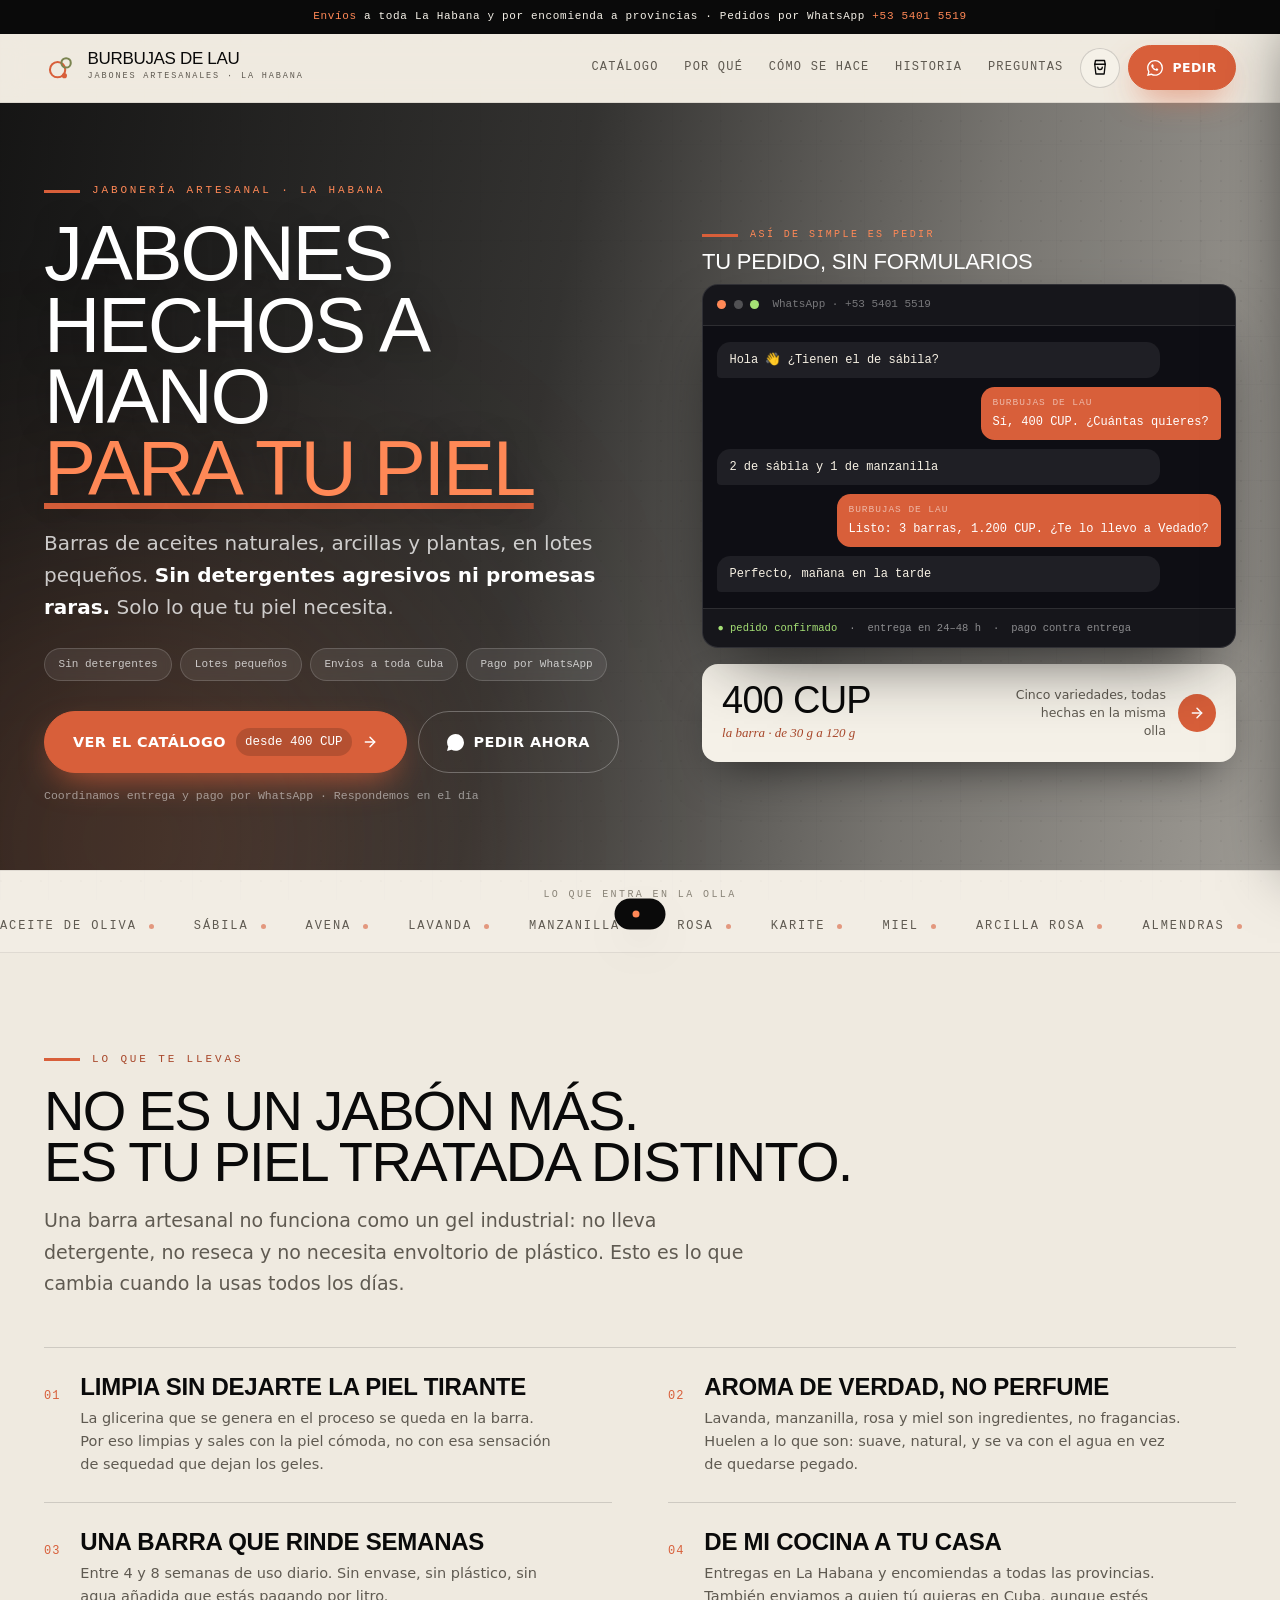
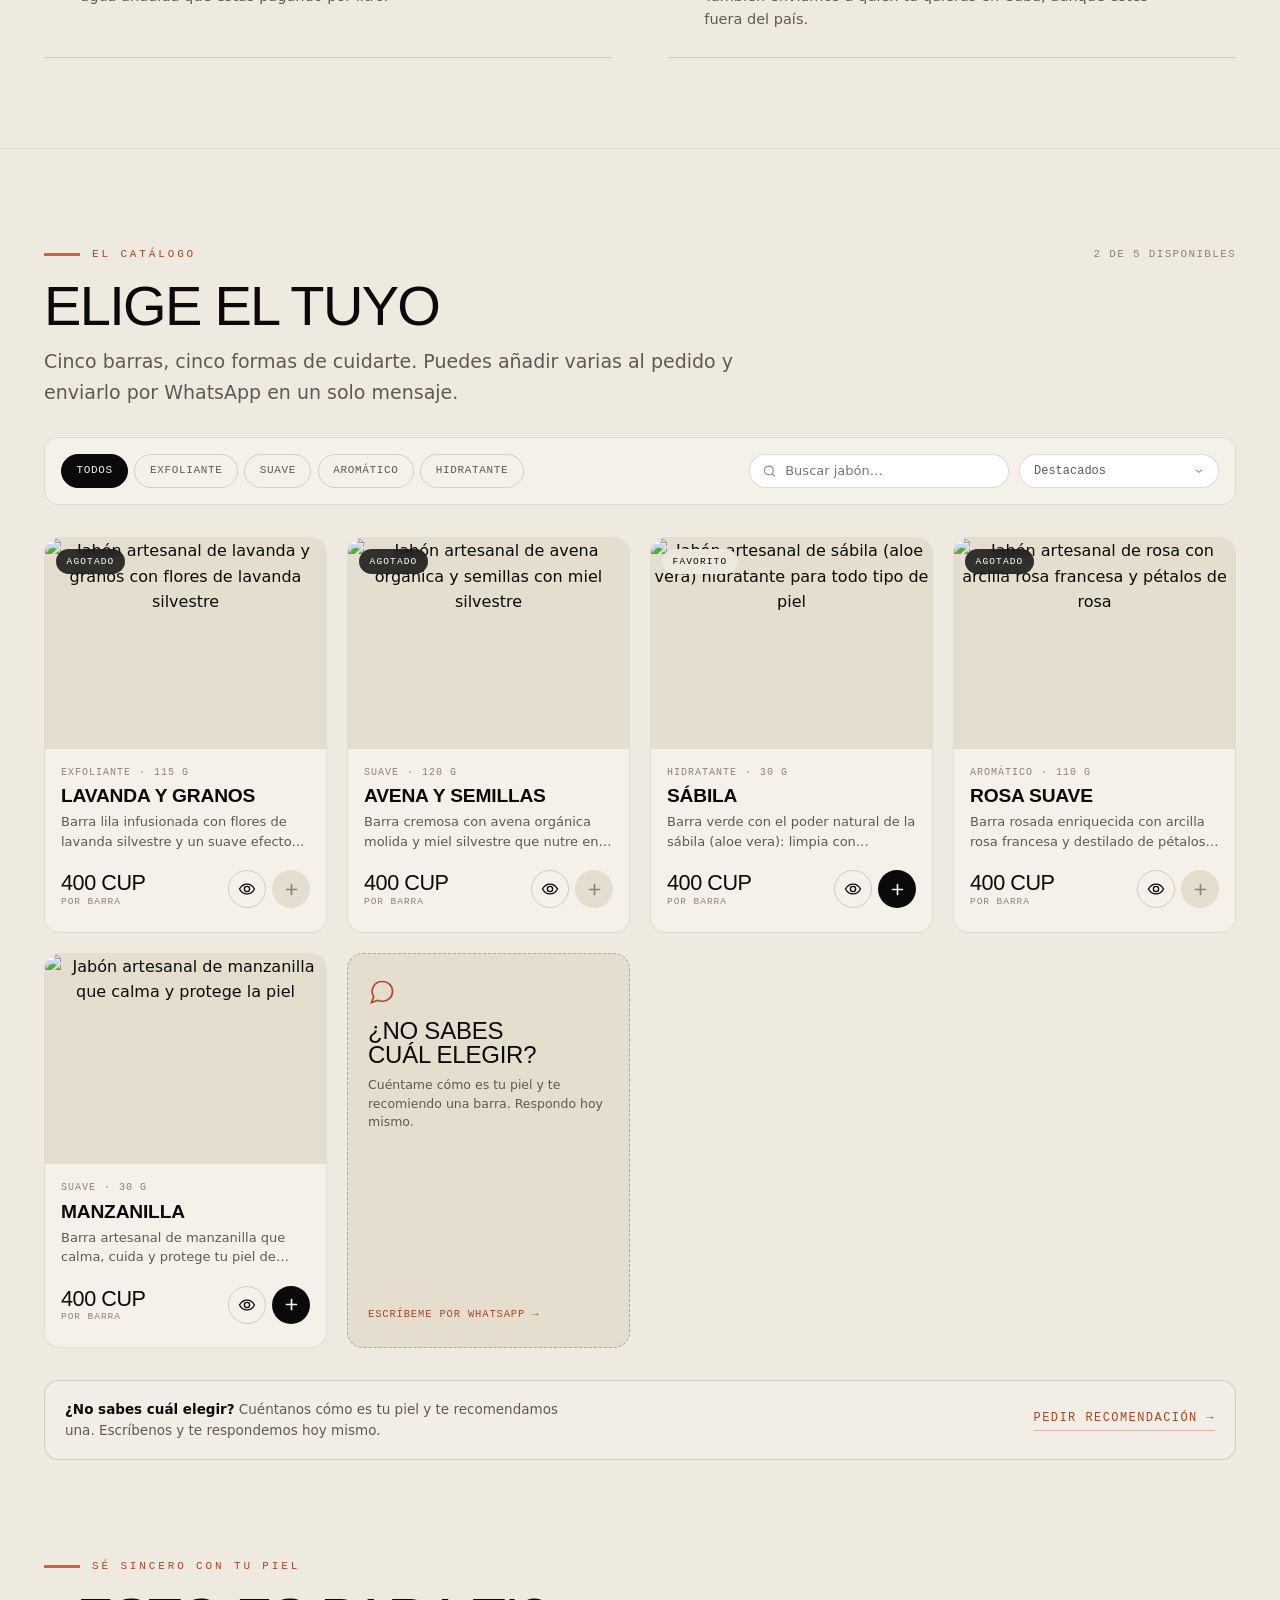
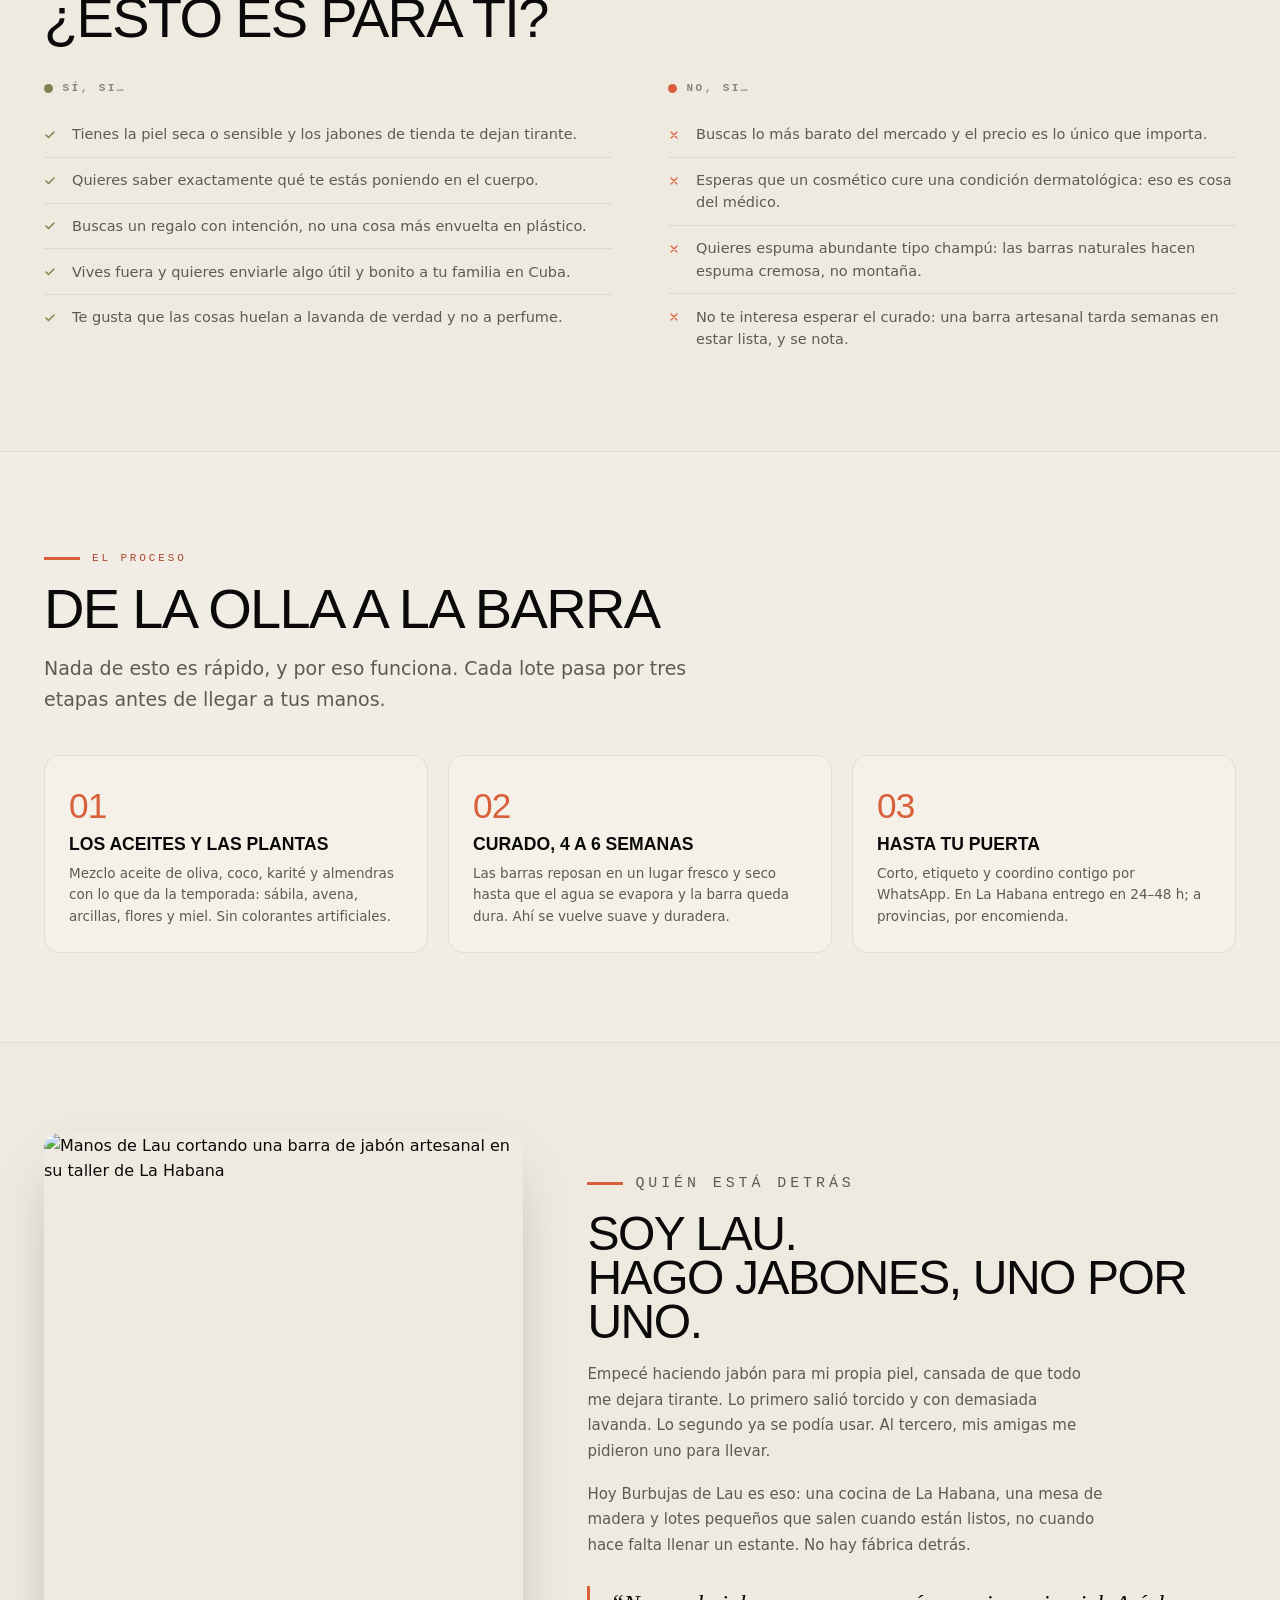
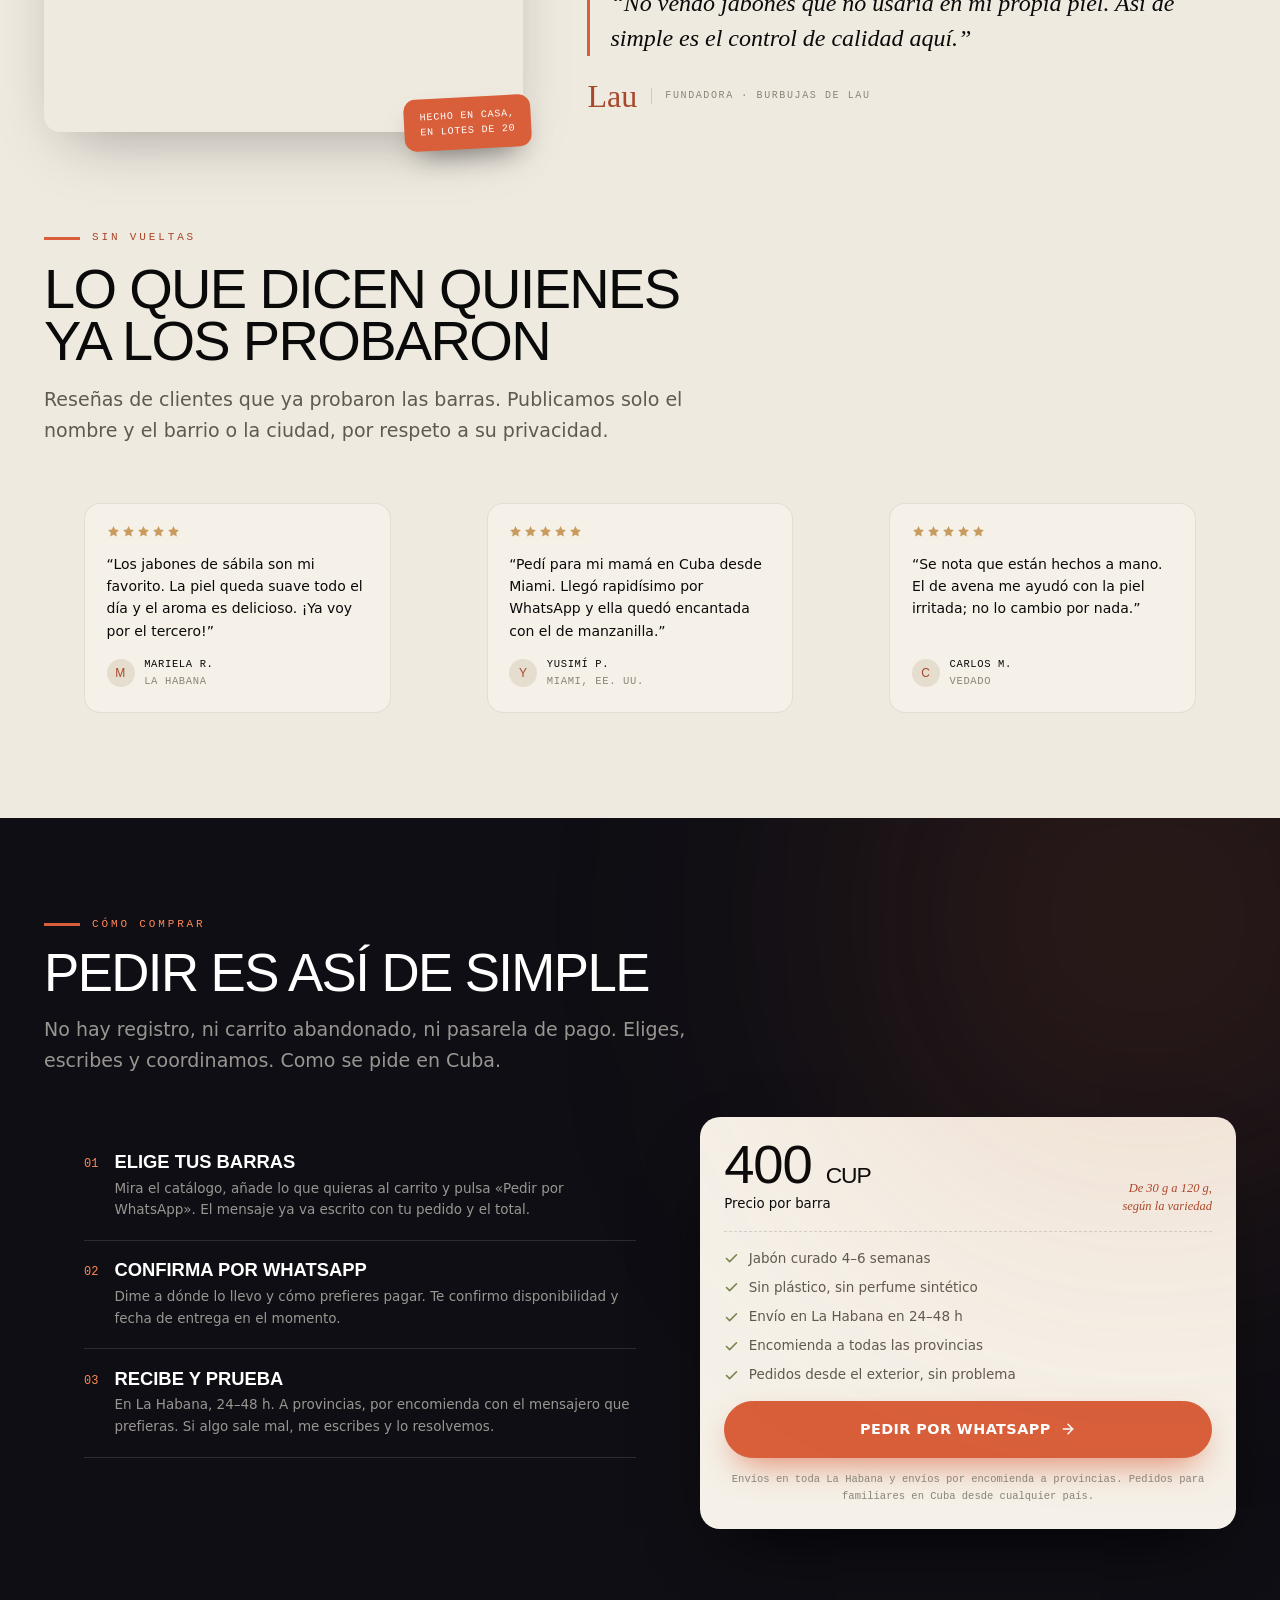
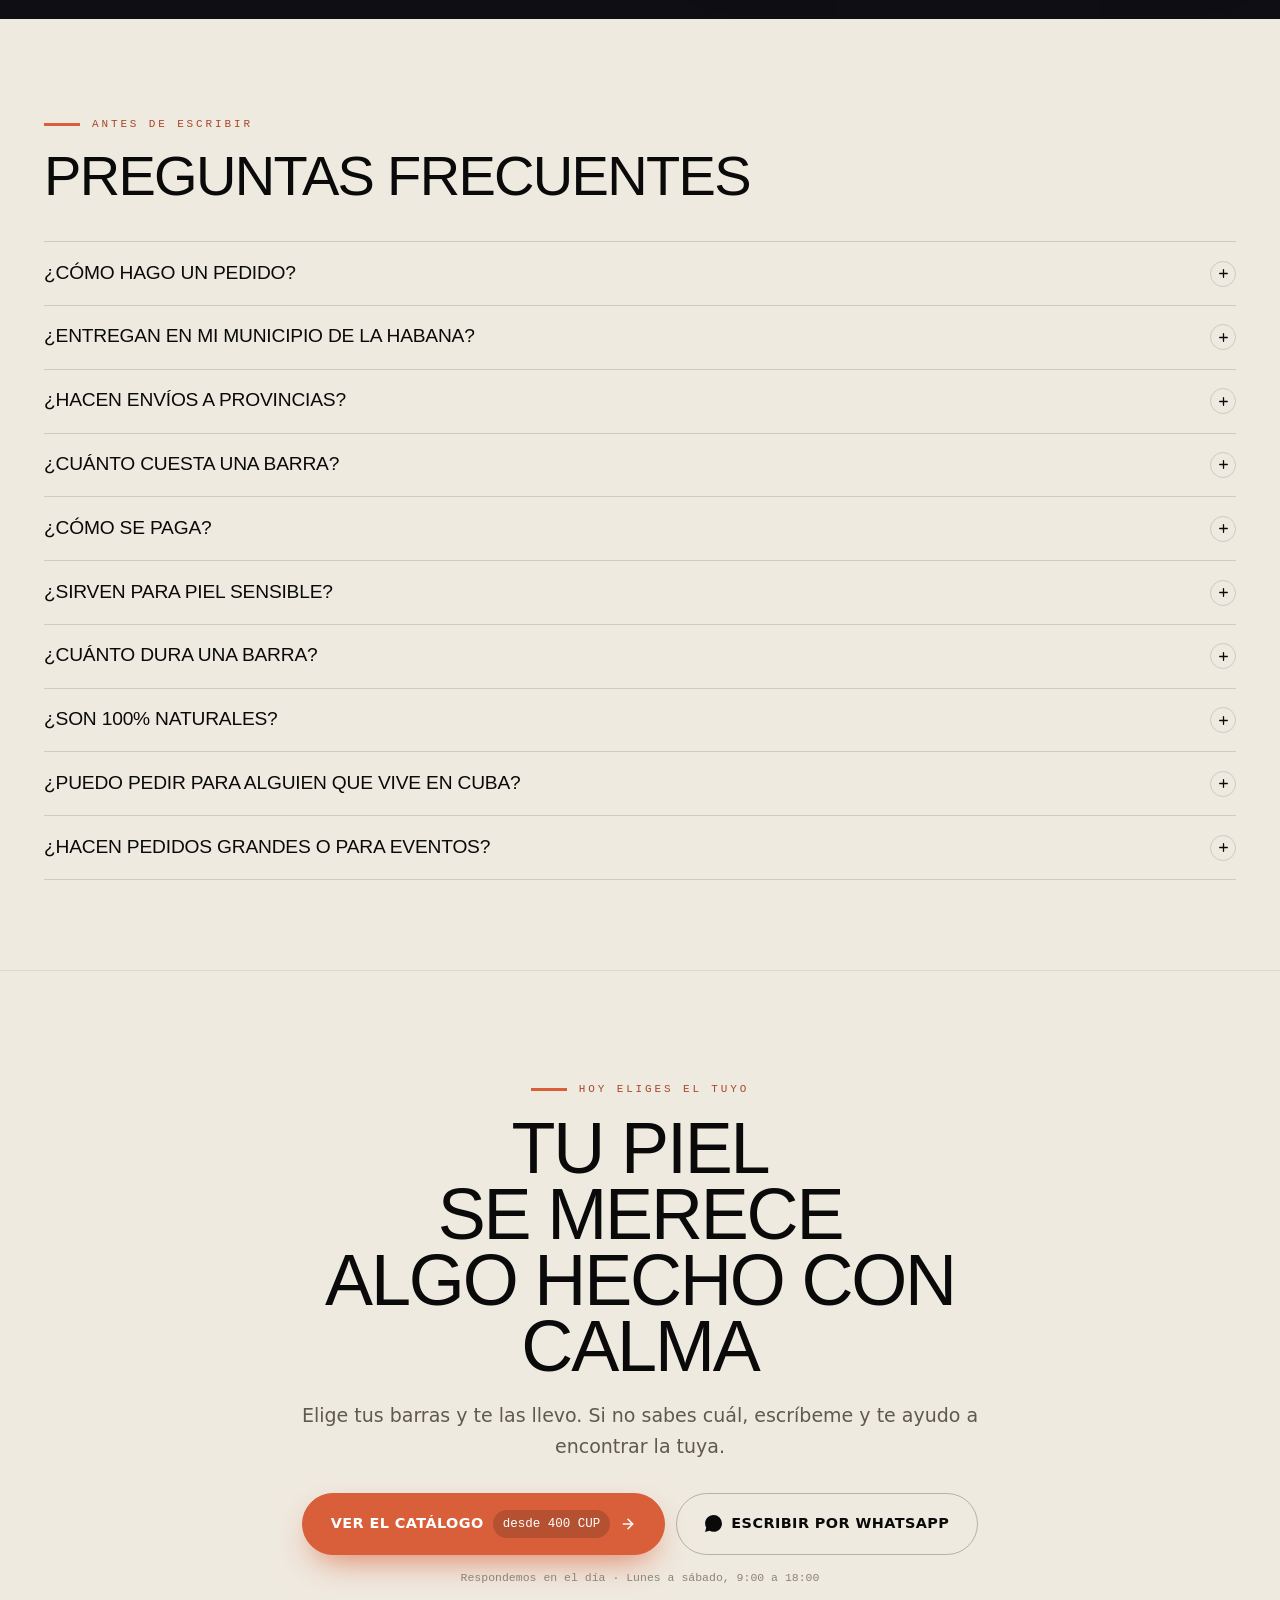
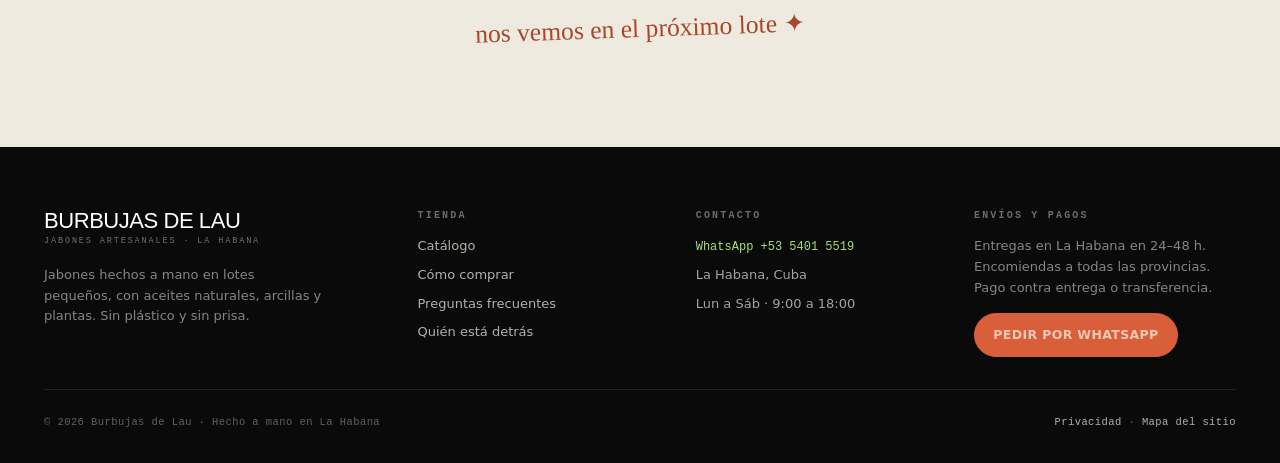
==== index.html @ cf482889 "Add files via upload" ====
<!DOCTYPE html>
<html lang="es">
<head>
<meta charset="utf-8">
<meta name="viewport" content="width=device-width, initial-scale=1, viewport-fit=cover">
<title>Burbujas de Lau · Jabones artesanales en La Habana, Cuba</title>

<!-- ===== SEO ===== -->
<meta name="description" content="Jabones artesanales naturales hechos a mano en La Habana: lavanda, avena, rosa, sábila y manzanilla. Barras de aceites y plantas, sin químicos agresivos. Pide por WhatsApp con envío a toda Cuba.">
<meta name="author" content="Burbujas de Lau">
<meta name="robots" content="index, follow, max-image-preview:large, max-snippet:-1">
<meta name="theme-color" content="#EFEAE0">
<meta name="geo.region" content="CU-03">
<meta name="geo.placename" content="La Habana">
<link rel="canonical" href="https://burbujasdelau.com/">

<!-- Open Graph / redes -->
<meta property="og:type" content="website">
<meta property="og:site_name" content="Burbujas de Lau">
<meta property="og:locale" content="es_CU">
<meta property="og:title" content="Burbujas de Lau · Jabones artesanales hechos a mano en La Habana">
<meta property="og:description" content="Lavanda, avena, rosa, sábila y manzanilla. Barras hechas a mano en lotes pequeños, con envío a toda Cuba. Pide por WhatsApp.">
<meta property="og:url" content="https://burbujasdelau.com/">
<meta property="og:image" content="https://burbujasdelau.com/img/og.jpg">
<meta property="og:image:type" content="image/jpeg">
<meta property="og:image:width" content="1200">
<meta property="og:image:height" content="630">
<meta property="og:image:alt" content="Jabones artesanales de Burbujas de Lau sobre una mesa de madera con lavanda y avena">
<meta name="twitter:card" content="summary_large_image">
<meta name="twitter:title" content="Burbujas de Lau · Jabones artesanales en La Habana">
<meta name="twitter:description" content="Barras hechas a mano con aceites naturales, arcillas y plantas. Envíos a toda Cuba. Pedidos por WhatsApp.">
<meta name="twitter:image" content="https://burbujasdelau.com/img/og.jpg">
<meta name="twitter:image:alt" content="Jabones artesanales de Burbujas de Lau sobre una mesa de madera">

<link rel="icon" href="data:image/svg+xml,%3Csvg xmlns='http://www.w3.org/2000/svg' viewBox='0 0 32 32'%3E%3Crect width='32' height='32' rx='8' fill='%23D85F3A'/%3E%3Ccircle cx='12' cy='17' r='5' fill='none' stroke='%23F5F1E8' stroke-width='2'/%3E%3Ccircle cx='21' cy='12' r='3' fill='none' stroke='%23F5F1E8' stroke-width='2'/%3E%3C/svg%3E">
<script>document.documentElement.className += ' js';</script>
<link rel="icon" href="favicon.ico" sizes="32x32">
<link rel="apple-touch-icon" href="img/apple-touch-icon.png">
<link rel="manifest" href="site.webmanifest">
<link rel="preload" as="font" type="font/woff2" href="fonts/inter-var.woff2" crossorigin>
<link rel="preload" as="font" type="font/woff2" href="fonts/fugaz-one-400.woff2" crossorigin>
<link rel="preload" as="image" href="img/hero.webp" imagesrcset="img/hero-800.webp 800w, img/hero-1200.webp 1200w, img/hero.webp 1536w" imagesizes="100vw" fetchpriority="high">

<!-- ===== Datos estructurados: negocio local ===== -->
<script type="application/ld+json">
{
  "@context": "https://schema.org",
  "@type": "Store",
  "@id": "https://burbujasdelau.com/#store",
  "name": "Burbujas de Lau",
  "description": "Jabonería artesanal en La Habana. Jabones naturales hechos a mano con aceites, arcillas y plantas, en lotes pequeños.",
  "url": "https://burbujasdelau.com/",
  "image": "https://burbujasdelau.com/img/hero.jpg",
  "telephone": "+5354015519",
  "priceRange": "400 CUP",
  "currenciesAccepted": "CUP",
  "paymentAccepted": "Efectivo, Transferencia",
  "address": { "@type": "PostalAddress", "addressLocality": "La Habana", "addressCountry": "CU" },
  "areaServed": [ { "@type": "City", "name": "La Habana" }, { "@type": "Country", "name": "Cuba" } ],
  "openingHoursSpecification": [ { "@type": "OpeningHoursSpecification", "dayOfWeek": ["Monday","Tuesday","Wednesday","Thursday","Friday","Saturday"], "opens": "09:00", "closes": "18:00" } ],
  "potentialAction": { "@type": "OrderAction", "target": { "@type": "EntryPoint", "urlTemplate": "https://wa.me/5354015519", "actionPlatform": "http://schema.org/DesktopWebPlatform" } }
}
</script>
<!-- ===== Datos estructurados: preguntas frecuentes ===== -->
<script type="application/ld+json">
{
  "@context": "https://schema.org",
  "@type": "FAQPage",
  "mainEntity": [
    {
      "@type": "Question",
      "name": "¿Cómo hago un pedido?",
      "acceptedAnswer": {
        "@type": "Answer",
        "text": "Eliges tus jabones en el catálogo, pulsas «Pedir por WhatsApp» y se abre un mensaje con tu pedido ya escrito. Solo tienes que enviarlo: coordinamos pago y entrega por ahí mismo."
      }
    },
    {
      "@type": "Question",
      "name": "¿Entregan en mi municipio de La Habana?",
      "acceptedAnswer": {
        "@type": "Answer",
        "text": "Sí. Entregamos en los 15 municipios de La Habana: Plaza de la Revolución, Vedado, Centro Habana, Habana Vieja, Cerro, Diez de Octubre, Marianao, La Lisa, Playa, Playa Este, Cotorro, San Miguel del Padrón, Guanabacoa, Regla y Boyeros. Coordinamos día y hora por WhatsApp; en La Habana suele ser en 24–48 h."
      }
    },
    {
      "@type": "Question",
      "name": "¿Hacen envíos a provincias?",
      "acceptedAnswer": {
        "@type": "Answer",
        "text": "Sí. Entregamos en toda La Habana y enviamos por encomienda a las demás provincias de Cuba. También atendemos pedidos de familiares en el exterior que quieren enviar a Cuba."
      }
    },
    {
      "@type": "Question",
      "name": "¿Cuánto cuestan los jabones?",
      "acceptedAnswer": {
        "@type": "Answer",
        "text": "Las barras cuestan 400 CUP. El precio puede variar según el tamaño y los ingredientes; el catálogo siempre muestra el precio actualizado."
      }
    },
    {
      "@type": "Question",
      "name": "¿Cómo se paga?",
      "acceptedAnswer": {
        "@type": "Answer",
        "text": "En efectivo contra entrega en La Habana o por transferencia. Para pedidos desde el exterior coordinamos el pago por WhatsApp. No pedimos ningún dato bancario por redes sociales."
      }
    },
    {
      "@type": "Question",
      "name": "¿Sirven para piel sensible?",
      "acceptedAnswer": {
        "@type": "Answer",
        "text": "Sí. La avena y la manzanilla son las barras más suaves y las que mejor funcionan en pieles reactivas. Si tienes una condición dermatológica, consulta antes con tu médico: son cosméticos, no medicamentos."
      }
    },
    {
      "@type": "Question",
      "name": "¿Cuánto dura una barra?",
      "acceptedAnswer": {
        "@type": "Answer",
        "text": "Entre 4 y 8 semanas con uso diario, según el tamaño y si la dejas secar entre usos. Una barra de 115 g rinde bastante más que un gel de ducha equivalente."
      }
    },
    {
      "@type": "Question",
      "name": "¿Los jabones son 100% naturales?",
      "acceptedAnswer": {
        "@type": "Answer",
        "text": "Están hechos con aceites vegetales, mantecas, arcillas, plantas y aceites esenciales. No llevan detergentes agresivos ni perfume sintético. Usamos sosa para saponificar, como cualquier jabón real: no queda sosa libre en la barra curada."
      }
    },
    {
      "@type": "Question",
      "name": "¿Puedo pedir para alguien que vive en Cuba?",
      "acceptedAnswer": {
        "@type": "Answer",
        "text": "Sí, es una de las cosas que más nos piden. Escríbenos por WhatsApp, dinos la dirección de la persona y el pedido, y coordinamos la entrega y el pago desde donde estés."
      }
    },
    {
      "@type": "Question",
      "name": "¿Hacen pedidos grandes o para eventos?",
      "acceptedAnswer": {
        "@type": "Answer",
        "text": "Sí, hacemos lotes para regalos, bodas y negocios. Escríbenos con cantidad y fecha y te preparamos una cotización por WhatsApp."
      }
    }
  ]
}
</script>

<style>
/* ===== Tipografías autoalojadas (sin Google Fonts: más rápido y sin fugas de datos) ===== */
@font-face{font-family:'Inter';font-style:normal;font-weight:100 900;font-display:swap;src:url('fonts/inter-var.woff2') format('woff2')}
@font-face{font-family:'Fugaz One';font-style:normal;font-weight:400;font-display:swap;src:url('fonts/fugaz-one-400.woff2') format('woff2')}
@font-face{font-family:'JetBrains Mono';font-style:normal;font-weight:400;font-display:swap;src:url('fonts/jetbrains-mono-400.woff2') format('woff2')}
@font-face{font-family:'Playfair Display';font-style:italic;font-weight:500;font-display:swap;src:url('fonts/playfair-display-500-italic.woff2') format('woff2')}
@font-face{font-family:'Caveat';font-style:normal;font-weight:600;font-display:swap;src:url('fonts/caveat-600.woff2') format('woff2')}

/* ============================================================
   Burbujas de Lau · hoja de estilos
   Paleta y sistema tipográfico basados en el formato editorial
   crema / terracota / tinta.
   ============================================================ */
:root{
  --cream:#efeae0;
  --cream-deep:#e5decf;
  --paper:#f5f1e8;
  --ink:#0a0a0a;
  --ink-mute:#5f5a51;
  --ink-soft:#8a8478;
  --terra:#d85f3a;
  --terra-deep:#a8472a;
  --terra-bright:#ff8856;
  --olive:#7a8450;
  --gold:#c89b5e;
  --dark:#0e0e14;
  --line:rgba(10,10,10,.14);
  --line-soft:rgba(10,10,10,.08);
  --fugaz:'Fugaz One',Impact,sans-serif;
  --editorial:'Playfair Display',Georgia,serif;
  --sans:'Inter',system-ui,-apple-system,sans-serif;
  --mono:'JetBrains Mono',ui-monospace,monospace;
  --hand:'Caveat',cursive;
  --r:1rem;
  --wrap:1240px;
  --shadow:0 24px 60px -24px rgba(10,10,10,.35);
}
*,*::before,*::after{box-sizing:border-box}
html{scroll-behavior:smooth;scroll-padding-top:88px;-webkit-text-size-adjust:100%}
body{
  margin:0;background:var(--cream);color:var(--ink);
  font-family:var(--sans);font-size:16px;line-height:1.6;
  -webkit-font-smoothing:antialiased;overflow-x:hidden;
  background-image:
    radial-gradient(circle at 1px 1px,rgba(10,10,10,.045) 1px,transparent 0),
    linear-gradient(rgba(10,10,10,.02) 1px,transparent 0),
    linear-gradient(90deg,rgba(10,10,10,.02) 1px,transparent 0);
  background-size:20px 20px,48px 48px,48px 48px;
  background-attachment:fixed;
}
img{max-width:100%;display:block;height:auto}
[hidden]{display:none!important}
a{color:inherit}
button{font:inherit;color:inherit;cursor:pointer;border:0;background:none}
h1,h2,h3,h4{margin:0;line-height:1.02;text-wrap:balance}
p{margin:0}
ul{margin:0;padding:0;list-style:none}
::selection{background:var(--terra);color:#fff}
:focus-visible{outline:2px solid var(--terra-deep);outline-offset:3px;border-radius:2px}
.skip{position:absolute;left:-9999px;top:0;z-index:200;background:var(--ink);color:#fff;padding:.75rem 1.25rem;border-radius:0 0 .75rem 0}
.skip:focus{left:0}
.wrap{max-width:var(--wrap);margin:0 auto;padding:0 24px}
.sr-only{position:absolute;width:1px;height:1px;padding:0;margin:-1px;overflow:hidden;clip:rect(0 0 0 0);white-space:nowrap;border:0}

/* ---------- tipografía ---------- */
.display{font-family:var(--fugaz);text-transform:uppercase;letter-spacing:-.03em;line-height:.92;font-weight:400}
.eyebrow{display:inline-flex;align-items:center;gap:.75rem;font-family:var(--mono);font-size:11px;font-weight:500;text-transform:uppercase;letter-spacing:.26em;color:var(--terra-deep)}
.eyebrow::before{content:"";width:36px;height:3px;background:var(--terra);flex:none}
.eyebrow.on-dark{color:var(--terra-bright)}
.lead{font-size:clamp(16px,1.55vw,19px);line-height:1.65;color:var(--ink-mute);max-width:58ch}
.mono{font-family:var(--mono);font-size:12px;letter-spacing:.02em}
.hand{font-family:var(--hand);font-size:1.6rem;line-height:1.1}
.serif-i{font-family:var(--editorial);font-style:italic}

/* ---------- botones ---------- */
.btn{
  display:inline-flex;align-items:center;justify-content:center;gap:.6rem;
  padding:1rem 1.75rem;border-radius:999px;background:var(--terra);color:#fff;
  font-family:var(--sans);font-weight:700;font-size:.9rem;text-transform:uppercase;
  letter-spacing:.03em;text-decoration:none;border:1px solid var(--terra);
  box-shadow:0 14px 34px -12px rgba(216,95,58,.85);
  transition:transform .15s ease,background .15s ease,box-shadow .15s ease;
}
.btn:hover{background:var(--terra-deep);border-color:var(--terra-deep);transform:translateY(-2px)}
.btn:active{transform:translateY(0)}
.btn svg{width:16px;height:16px;flex:none;transition:transform .15s}
.btn:hover svg{transform:translateX(2px)}
.btn:disabled{background:var(--cream-deep);border-color:var(--cream-deep);color:var(--ink-soft);box-shadow:none;cursor:not-allowed;transform:none}
.btn:disabled:hover{background:var(--cream-deep);border-color:var(--cream-deep);transform:none}
.btn .tag{background:rgba(0,0,0,.16);border-radius:999px;padding:.25rem .6rem;font-family:var(--mono);font-size:12.5px;font-weight:500;letter-spacing:0;text-transform:none}
.btn.ghost{background:transparent;color:var(--ink);border:1px solid rgba(10,10,10,.25);box-shadow:none}
.btn.ghost:hover{background:var(--paper);border-color:rgba(10,10,10,.45)}
.btn.on-dark.ghost{color:#fff;border-color:rgba(255,255,255,.28)}
.btn.on-dark.ghost:hover{background:rgba(255,255,255,.1)}
.btn.sm{padding:.7rem 1.15rem;font-size:.78rem}
.btn.w{width:100%}
.link-arrow{display:inline-flex;align-items:center;gap:.4rem;font-family:var(--mono);font-size:12px;text-transform:uppercase;letter-spacing:.12em;text-decoration:none;color:var(--terra-deep);border-bottom:1px solid rgba(168,71,42,.35);padding-bottom:2px}
.link-arrow:hover{border-color:var(--terra-deep)}

/* ---------- barra de progreso ---------- */
.progress{position:fixed;inset:0 0 auto 0;height:3px;background:var(--terra);transform-origin:0 50%;transform:scaleX(0);z-index:90}

/* ---------- header ---------- */
.topbar{position:relative;z-index:70;background:var(--ink);color:var(--paper);font-family:var(--mono);font-size:11px;letter-spacing:.06em;text-align:center;padding:.5rem 1rem}
.topbar strong{color:var(--terra-bright);font-weight:500}
.topbar .tb-long{display:none}
@media(min-width:600px){.topbar .tb-long{display:inline}}
.site-header{position:sticky;top:0;z-index:80;backdrop-filter:blur(12px);-webkit-backdrop-filter:blur(12px);background:rgba(239,234,224,.88);border-bottom:1px solid var(--line-soft);transition:box-shadow .2s}
.site-header.stuck{box-shadow:0 10px 30px -22px rgba(10,10,10,.5)}
.header-in{display:flex;align-items:center;gap:1rem;height:68px}
.brand{display:flex;align-items:center;gap:.6rem;text-decoration:none;margin-right:auto}
.brand-mark{width:34px;height:34px;flex:none}
.brand-name{display:block;font-family:var(--fugaz);font-size:17px;line-height:.95;text-transform:uppercase;letter-spacing:-.02em;white-space:nowrap}
.brand{flex:none}
.brand-sub{display:block;font-family:var(--mono);font-size:8.5px;letter-spacing:.22em;text-transform:uppercase;color:var(--ink-mute);margin-top:3px}
.nav{display:none;align-items:center;gap:1.6rem}
.nav a{font-family:var(--mono);font-size:12px;text-transform:uppercase;letter-spacing:.1em;text-decoration:none;color:var(--ink-mute);padding:.4rem 0;border-bottom:1px solid transparent;transition:color .15s,border-color .15s}
.nav a:hover{color:var(--ink);border-color:var(--terra)}
.header-actions{display:flex;align-items:center;gap:.5rem}
.icon-btn{position:relative;width:40px;height:40px;display:grid;place-items:center;border-radius:999px;border:1px solid rgba(10,10,10,.16);background:var(--paper);transition:background .15s,transform .15s}
.icon-btn:hover{background:#fff;transform:translateY(-1px)}
.icon-btn svg{width:18px;height:18px}
.cart-count{position:absolute;top:-5px;right:-5px;min-width:19px;height:19px;border-radius:999px;background:var(--terra);color:#fff;font-family:var(--mono);font-size:10px;font-weight:500;display:grid;place-items:center;padding:0 5px;border:2px solid var(--cream)}
.hdr-wa{padding:.7rem 1.1rem;font-size:.72rem;display:none}
.menu-btn{display:grid}
@media(min-width:1024px){.nav{display:flex}.menu-btn{display:none}.hdr-wa{display:inline-flex}}
@media(max-width:560px){.btn{font-size:.78rem;padding:.85rem 1.2rem;gap:.5rem}.btn .tag{font-size:10.5px;padding:.18rem .45rem}.eyebrow{font-size:10px;letter-spacing:.2em}.brand-name{font-size:15px}.brand-sub{font-size:7.5px;letter-spacing:.16em}.brand-mark{width:29px;height:29px}}
.hide-desk{display:none}
@media(max-width:640px){.hide-desk{display:inline}}

/* ---------- menú móvil ---------- */
.mobile-menu{position:fixed;inset:68px 0 auto 0;z-index:79;background:var(--paper);border-bottom:1px solid var(--line);padding:1.25rem;display:none;box-shadow:0 30px 40px -30px rgba(0,0,0,.4)}
.mobile-menu.open{display:block}
.mobile-menu a{display:block;padding:.85rem .25rem;text-decoration:none;font-family:var(--mono);font-size:13px;text-transform:uppercase;letter-spacing:.1em;border-bottom:1px solid var(--line-soft)}
.mobile-menu .btn{margin-top:1rem}

/* ---------- hero ---------- */
.hero{position:relative;overflow:hidden;color:#fff;isolation:isolate}
.hero-bg{position:absolute;inset:0;z-index:-2}
.hero-bg img{width:100%;height:100%;object-fit:cover;object-position:center 45%}
.hero-veil{position:absolute;inset:0;z-index:-1;background:linear-gradient(100deg,rgba(10,10,10,.95) 0%,rgba(10,10,10,.82) 42%,rgba(10,10,10,.52) 72%,rgba(10,10,10,.35) 100%)}
.hero-glow{position:absolute;inset:auto auto -30% -10%;width:520px;height:520px;border-radius:50%;background:rgba(255,136,86,.22);filter:blur(140px);z-index:-1}
.hero-in{display:grid;grid-template-columns:minmax(0,1fr);gap:clamp(2rem,5vw,3.5rem);padding-top:clamp(2.5rem,6vw,4.5rem);padding-bottom:clamp(2.25rem,5.5vw,4rem);align-items:center}
.hero-in>*{min-width:0}
.hero h1{font-size:clamp(2rem,min(6.1vw,10vh),5rem);margin-top:1.1rem;text-shadow:0 2px 30px rgba(0,0,0,.35)}
.hero h1 .accent{color:var(--terra-bright);text-decoration:underline;text-decoration-color:var(--terra);text-decoration-thickness:.075em;text-underline-offset:.1em}
.hero-sub{margin-top:1.35rem;max-width:44ch;font-size:clamp(16px,1.9vw,20px);line-height:1.6;color:rgba(255,255,255,.76)}
.hero-sub strong{color:#fff;font-weight:600}
.pills{display:flex;flex-wrap:wrap;gap:.5rem;margin-top:1.6rem}
.pill{border:1px solid rgba(255,255,255,.16);background:rgba(255,255,255,.08);color:rgba(255,255,255,.72);border-radius:999px;padding:.4rem .85rem;font-family:var(--mono);font-size:11px;backdrop-filter:blur(4px)}
.hero-cta{display:flex;flex-wrap:wrap;gap:.7rem;margin-top:1.9rem}
.hero-note{margin-top:.9rem;font-family:var(--mono);font-size:11.5px;color:rgba(255,255,255,.5)}
.hero-side{display:grid;gap:1rem}
.mock{position:relative;border-radius:var(--r);overflow:hidden;border:1px solid rgba(255,255,255,.14);background:#0E0E14;box-shadow:0 30px 70px -30px rgba(0,0,0,.85);min-width:0}
.mock-caption{margin-bottom:.7rem}
.mock-caption .eyebrow{font-size:10px;letter-spacing:.24em}
.mock-caption .title{margin-top:.35rem;font-family:var(--fugaz);font-size:clamp(17px,2vw,22px);text-transform:uppercase;letter-spacing:-.01em;color:#fff;line-height:1.05}
.mock-bar{display:flex;align-items:center;gap:.45rem;border-bottom:1px solid rgba(255,255,255,.1);padding:.7rem .9rem;background:rgba(255,255,255,.03)}
.mock-bar i{width:9px;height:9px;border-radius:50%;display:block}
.mock-bar .a{background:var(--terra-bright)}
.mock-bar .b{background:rgba(255,255,255,.25)}
.mock-bar .c{background:#a5e075}
.mock-bar span{margin-left:.4rem;font-family:var(--mono);font-size:11px;color:rgba(255,255,255,.42)}
.chat{padding:1rem .9rem;display:grid;gap:.55rem;font-family:var(--mono);font-size:12px;line-height:1.55}
.bubble{max-width:88%;padding:.55rem .75rem;border-radius:.85rem;border-bottom-left-radius:.25rem;background:rgba(255,255,255,.07);color:#F7F1E4}
.bubble.me{justify-self:end;border-bottom-left-radius:.85rem;border-bottom-right-radius:.25rem;background:var(--terra);color:#fff}
.bubble .who{display:block;font-size:9.5px;letter-spacing:.1em;text-transform:uppercase;opacity:.55;margin-bottom:.15rem}
.chat-foot{display:flex;flex-wrap:wrap;gap:.4rem .75rem;align-items:center;border-top:1px solid rgba(255,255,255,.1);background:rgba(255,255,255,.03);padding:.65rem .9rem;font-family:var(--mono);font-size:10.5px;color:rgba(255,255,255,.5)}
.chat-foot .ok{color:#a5e075}
.price-card{display:flex;align-items:center;justify-content:space-between;gap:1rem;background:var(--paper);color:var(--ink);border-radius:var(--r);padding:1.1rem 1.25rem;text-decoration:none;box-shadow:0 20px 50px -20px rgba(0,0,0,.7);transition:transform .15s,box-shadow .15s}
.price-card:hover{transform:translateY(-2px);box-shadow:0 26px 60px -20px rgba(0,0,0,.8)}
.price-card .big{font-family:var(--fugaz);font-size:clamp(30px,4vw,38px);line-height:1;text-transform:uppercase;letter-spacing:-.02em}
.price-card .sub{margin-top:.25rem;font-family:var(--editorial);font-style:italic;font-size:13px;color:var(--terra-deep)}
.price-card .txt{max-width:19ch;font-size:12.5px;line-height:1.45;color:var(--ink-mute);text-align:right}
.price-card .rot{width:38px;height:38px;flex:none;border-radius:50%;background:var(--terra);color:#fff;display:grid;place-items:center}
.price-card .rot svg{width:16px;height:16px}
.price-card .right{display:flex;align-items:center;gap:.75rem}
@media(min-width:900px){.hero-in{grid-template-columns:1.06fr .94fr;gap:3.5rem}}

/* ---------- marquee ingredientes ---------- */
.strip{border-top:1px solid var(--line-soft);border-bottom:1px solid var(--line-soft);background:rgba(245,241,232,.6);overflow:hidden;padding:1rem 0}
.strip-label{text-align:center;font-family:var(--mono);font-size:10px;letter-spacing:.24em;text-transform:uppercase;color:var(--ink-soft);margin-bottom:.9rem}
.marquee{display:flex;gap:2.5rem;width:max-content;animation:slide 38s linear infinite}
.marquee li{display:flex;align-items:center;gap:.75rem;font-family:var(--mono);font-size:12px;letter-spacing:.16em;text-transform:uppercase;color:var(--ink-mute);white-space:nowrap}
.marquee li::after{content:"";width:5px;height:5px;border-radius:50%;background:var(--terra);opacity:.6}
@keyframes slide{to{transform:translateX(-50%)}}
@media(prefers-reduced-motion:reduce){.marquee{animation:none;flex-wrap:wrap;width:auto;justify-content:center}}

/* ---------- secciones ---------- */
section{position:relative}
.sec{padding:clamp(3.5rem,7vw,6rem) 0}
.sec-head{max-width:52rem}
.sec-head h2{margin-top:1rem;font-size:clamp(2rem,min(4.6vw,7vh),3.5rem)}
.sec-head .lead{margin-top:1.1rem}
.hr{height:1px;background:var(--line-soft);border:0;margin:0}

/* features numeradas */
.features{display:grid;gap:0;margin-top:3rem;border-top:1px solid var(--line)}
.feature{display:grid;grid-template-columns:auto 1fr;gap:1rem 1.25rem;padding:1.6rem 0;border-bottom:1px solid var(--line)}
.feature .num{font-family:var(--mono);font-size:12px;color:var(--terra);padding-top:.35rem;letter-spacing:.08em}
.feature h3{font-family:var(--fugaz);font-size:clamp(1.15rem,2.1vw,1.5rem);text-transform:uppercase;letter-spacing:-.01em;line-height:1.05}
.feature p{margin-top:.5rem;color:var(--ink-mute);font-size:14.5px;line-height:1.6;max-width:52ch}
@media(min-width:800px){.features{grid-template-columns:1fr 1fr;column-gap:3.5rem}.feature:nth-last-child(2){border-bottom:1px solid var(--line)}}

/* ---------- catálogo ---------- */
.catalog-top{display:flex;flex-wrap:wrap;gap:1rem;justify-content:space-between;align-items:flex-start;margin-bottom:1.75rem}
.catalog-top .stock{font-family:var(--mono);font-size:11px;letter-spacing:.12em;text-transform:uppercase;color:var(--ink-soft);padding-top:.45rem;white-space:nowrap}
.toolbar{display:flex;flex-wrap:wrap;gap:.6rem;align-items:center;margin:1.75rem 0 2rem;padding:1rem;background:var(--paper);border:1px solid var(--line-soft);border-radius:.9rem}
.chips{display:flex;gap:.4rem;flex-wrap:wrap}
.chip{border:1px solid var(--line);background:transparent;border-radius:999px;padding:.45rem .9rem;font-family:var(--mono);font-size:11px;letter-spacing:.06em;text-transform:uppercase;color:var(--ink-mute);transition:all .15s}
.chip:hover{border-color:var(--ink);color:var(--ink)}
.chip[aria-pressed="true"]{background:var(--ink);border-color:var(--ink);color:var(--paper)}
.search-box{position:relative;margin-left:auto;flex:1 1 200px;max-width:260px;min-width:150px}
.search-box svg{position:absolute;left:.8rem;top:50%;transform:translateY(-50%);width:15px;height:15px;opacity:.45}
.search-box input{width:100%;padding:.55rem .8rem .55rem 2.2rem;border-radius:999px;border:1px solid var(--line);background:#fff;font-size:13px;font-family:var(--sans)}
.search-box input:focus{outline:2px solid var(--terra);outline-offset:1px;border-color:transparent}
select.sort{padding:.55rem 2rem .55rem .9rem;border-radius:999px;border:1px solid var(--line);background:#fff;font-size:12px;font-family:var(--mono);color:var(--ink-mute);appearance:none;background-image:url("data:image/svg+xml,%3Csvg xmlns='http://www.w3.org/2000/svg' width='12' height='12' viewBox='0 0 24 24' fill='none' stroke='%23555' stroke-width='2'%3E%3Cpath d='m6 9 6 6 6-6'/%3E%3C/svg%3E");background-repeat:no-repeat;background-position:right .8rem center}
.grid{display:grid;grid-template-columns:repeat(auto-fill,minmax(min(100%,260px),1fr));gap:1.25rem}
.card{position:relative;display:flex;flex-direction:column;background:var(--paper);border:1px solid var(--line-soft);border-radius:var(--r);overflow:hidden;transition:transform .2s ease,box-shadow .2s ease,border-color .2s ease}
.card:hover{transform:translateY(-3px);box-shadow:0 22px 45px -28px rgba(10,10,10,.55);border-color:rgba(10,10,10,.18)}
.card-media{position:relative;aspect-ratio:4/3;overflow:hidden;background:var(--cream-deep);display:block;width:100%;padding:0}
.card-media picture,.card-media img{width:100%;height:100%;display:block}
.card-media img{object-fit:cover;object-position:center;transition:transform .5s ease}
.card:hover .card-media img{transform:scale(1.045)}
.badge{position:absolute;top:.7rem;left:.7rem;background:rgba(239,234,224,.94);border-radius:999px;padding:.3rem .65rem;font-family:var(--mono);font-size:9.5px;letter-spacing:.12em;text-transform:uppercase;color:var(--ink);backdrop-filter:blur(4px)}
.badge.out{background:rgba(10,10,10,.82);color:#fff}
.badge.only{position:static;background:transparent;border:1px solid var(--line);color:var(--ink-mute)}
.card-body{padding:1rem 1rem 1.1rem;display:flex;flex-direction:column;flex:1;gap:.35rem}
.card-meta{display:flex;align-items:center;gap:.5rem;font-family:var(--mono);font-size:10px;letter-spacing:.1em;text-transform:uppercase;color:var(--ink-soft)}
.card-title{font-family:var(--fugaz);font-size:1.2rem;line-height:1.05;text-transform:uppercase;letter-spacing:-.01em}
.card-desc{font-size:13px;line-height:1.5;color:var(--ink-mute);display:-webkit-box;-webkit-line-clamp:2;-webkit-box-orient:vertical;overflow:hidden}
.card-foot{display:flex;align-items:center;justify-content:space-between;gap:.6rem;margin-top:auto;padding-top:.85rem}
.card-price{font-family:var(--fugaz);font-size:1.35rem;line-height:1;letter-spacing:-.02em}
.card-price small{font-family:var(--mono);font-size:9.5px;letter-spacing:.1em;color:var(--ink-soft);display:block;margin-top:.2rem;text-transform:uppercase;font-weight:400}
.card-add{width:38px;height:38px;flex:none;border-radius:50%;background:var(--ink);color:var(--paper);display:grid;place-items:center;transition:background .15s,transform .15s}
.card-add:hover{background:var(--terra);transform:scale(1.06)}
.card-add svg{width:17px;height:17px}
.card-add:disabled{background:var(--cream-deep);color:var(--ink-soft);cursor:not-allowed;transform:none}
.card-link{position:absolute;inset:0;z-index:1;border-radius:inherit}
.card-actions{position:relative;z-index:2}
.cta-card{background:var(--cream-deep);border:1px dashed rgba(10,10,10,.25);justify-content:center;text-decoration:none;transition:transform .2s,box-shadow .2s,background .2s}
.cta-card:hover{transform:translateY(-3px);background:#e9e2d4;box-shadow:0 22px 45px -28px rgba(10,10,10,.5)}
.cta-inner{padding:1.5rem 1.25rem;display:flex;flex-direction:column;justify-content:center;height:100%;gap:.6rem}
.cta-inner svg{width:28px;height:28px;color:var(--terra-deep);margin-bottom:.25rem}
.cta-inner .t{font-family:var(--fugaz);font-size:1.5rem;text-transform:uppercase;line-height:.98;letter-spacing:-.01em}
.cta-inner .d{font-size:12.5px;line-height:1.5;color:var(--ink-mute)}
.cta-inner .go{margin-top:auto;padding-top:.75rem;font-family:var(--mono);font-size:10.5px;letter-spacing:.08em;text-transform:uppercase;color:var(--terra-deep)}
.empty{grid-column:1/-1;text-align:center;padding:3rem 1rem;border:1px dashed var(--line);border-radius:var(--r);color:var(--ink-mute)}
.catalog-note{display:flex;flex-wrap:wrap;align-items:center;justify-content:space-between;gap:1rem;margin-top:2rem;padding:1.1rem 1.25rem;border:1px solid var(--line);border-radius:.9rem;background:rgba(245,241,232,.6)}
.catalog-note p{font-size:13.5px;color:var(--ink-mute);max-width:60ch}

/* ---------- para quién ---------- */
.two-col{display:grid;gap:2rem;margin-top:2.5rem}
@media(min-width:820px){.two-col{grid-template-columns:1fr 1fr;gap:3.5rem}}
.col h3{font-family:var(--mono);font-size:11px;letter-spacing:.22em;text-transform:uppercase;color:var(--ink-soft);display:flex;align-items:center;gap:.6rem;margin-bottom:1.1rem}
.col h3 i{width:9px;height:9px;border-radius:50%;display:block}
.col.yes h3 i{background:var(--olive)}
.col.no h3 i{background:var(--terra)}
.col li{position:relative;padding:.7rem 0 .7rem 1.75rem;border-bottom:1px solid var(--line-soft);font-size:14.5px;line-height:1.55;color:var(--ink-mute)}
.col li:last-child{border-bottom:0}
.col li::before{content:"";position:absolute;left:0;top:1.05rem;width:12px;height:12px;background-repeat:no-repeat;background-size:contain}
.col.yes li::before{background-image:url("data:image/svg+xml,%3Csvg xmlns='http://www.w3.org/2000/svg' viewBox='0 0 24 24' fill='none' stroke='%237a8450' stroke-width='3' stroke-linecap='round'%3E%3Cpath d='m4 12 5 5L20 6'/%3E%3C/svg%3E")}
.col.no li::before{background-image:url("data:image/svg+xml,%3Csvg xmlns='http://www.w3.org/2000/svg' viewBox='0 0 24 24' fill='none' stroke='%23d85f3a' stroke-width='2.4' stroke-linecap='round'%3E%3Cpath d='M6 6l12 12M18 6 6 18'/%3E%3C/svg%3E")}

/* ---------- proceso ---------- */
.steps{display:grid;gap:1.25rem;margin-top:2.5rem}
@media(min-width:820px){.steps{grid-template-columns:repeat(3,1fr)}}
.step{background:var(--paper);border:1px solid var(--line-soft);border-radius:var(--r);padding:1.5rem}
.step .num{font-family:var(--fugaz);font-size:2.2rem;color:var(--terra);line-height:1;letter-spacing:-.02em}
.step h3{font-family:var(--fugaz);font-size:1.1rem;text-transform:uppercase;margin-top:.75rem;line-height:1.1}
.step p{font-size:13.5px;color:var(--ink-mute);margin-top:.5rem;line-height:1.6}

/* ---------- sobre Lau ---------- */
.about{display:grid;gap:2.5rem;align-items:center}
@media(min-width:900px){.about{grid-template-columns:.85fr 1.15fr;gap:4rem}}
.about-media{position:relative}
.about-media img{border-radius:var(--r);aspect-ratio:4/5;object-fit:cover;width:100%;box-shadow:var(--shadow)}
.about-media .tag{position:absolute;bottom:-1.1rem;right:-.5rem;background:var(--terra);color:#fff;border-radius:.75rem;padding:.7rem 1rem;font-family:var(--mono);font-size:10px;line-height:1.5;letter-spacing:.08em;text-transform:uppercase;max-width:170px;transform:rotate(-3deg);box-shadow:0 14px 30px -14px rgba(0,0,0,.6)}
.about-body h2{margin-top:1rem;font-size:clamp(1.9rem,3.8vw,3rem)}
.about-body p{margin-top:1.1rem;color:var(--ink-mute);font-size:15px;line-height:1.7;max-width:54ch}
.quote{margin:1.75rem 0 0;padding-left:1.25rem;border-left:3px solid var(--terra);font-family:var(--editorial);font-style:italic;font-size:clamp(1.15rem,2.2vw,1.5rem);line-height:1.45;color:var(--ink)}
.signature{display:flex;align-items:center;gap:.85rem;margin-top:1.5rem}
.signature .name{font-family:var(--hand);font-size:2rem;line-height:1;color:var(--terra-deep)}
.signature .role{font-family:var(--mono);font-size:10px;letter-spacing:.16em;text-transform:uppercase;color:var(--ink-soft);border-left:1px solid var(--line);padding-left:.85rem}

/* ---------- testimonios ---------- */
.tst-grid{display:grid;gap:1rem;margin-top:2.5rem}
@media(min-width:820px){.tst-grid{grid-template-columns:repeat(3,1fr)}}
.tst{background:var(--paper);border:1px solid var(--line-soft);border-radius:var(--r);padding:1.35rem;display:flex;flex-direction:column;gap:.9rem}
.tst .stars{display:flex;gap:2px;color:var(--gold)}
.tst .stars svg{width:13px;height:13px}
.tst p{font-size:14px;line-height:1.6;color:var(--ink)}
.tst footer{margin-top:auto;display:flex;align-items:center;gap:.6rem;font-family:var(--mono);font-size:10.5px;letter-spacing:.06em;text-transform:uppercase;color:var(--ink-soft)}
.tst .av{width:28px;height:28px;border-radius:50%;background:var(--cream-deep);display:grid;place-items:center;color:var(--terra-deep);font-family:var(--fugaz);font-size:12px;flex:none}

/* ---------- cómo comprar (oscuro) ---------- */
.buy{background:var(--dark);color:#F7F1E4;padding:clamp(3.5rem,7vw,6rem) 0;position:relative;overflow:hidden}
.buy::before{content:"";position:absolute;top:-20%;right:-10%;width:520px;height:520px;border-radius:50%;background:rgba(216,95,58,.2);filter:blur(150px);pointer-events:none}
.buy h2{color:#fff;margin-top:1rem;font-size:clamp(2rem,4.4vw,3.3rem)}
.buy .lead{color:rgba(247,241,228,.6)}
.buy-grid{display:grid;gap:2.5rem;margin-top:2.5rem}
@media(min-width:900px){.buy-grid{grid-template-columns:1.05fr .95fr;gap:4rem;align-items:start}}
.buy-steps li{display:grid;grid-template-columns:auto 1fr;gap:1rem;padding:1.2rem 0;border-bottom:1px solid rgba(255,255,255,.12)}
.buy-steps .n{font-family:var(--mono);font-size:12px;color:var(--terra-bright);padding-top:.2rem}
.buy-steps h3{font-family:var(--fugaz);font-size:1.15rem;text-transform:uppercase;color:#fff;line-height:1.1}
.buy-steps p{margin-top:.35rem;font-size:13.5px;line-height:1.6;color:rgba(247,241,228,.6)}
.buy-card{background:var(--paper);color:var(--ink);border-radius:1.25rem;padding:1.5rem;box-shadow:0 30px 70px -30px rgba(0,0,0,.9)}
.buy-card .price-row{display:flex;align-items:flex-end;justify-content:space-between;gap:1rem;border-bottom:1px dashed var(--line);padding-bottom:1rem}
.buy-card .price{font-family:var(--fugaz);font-size:clamp(2.6rem,6vw,3.4rem);line-height:.9;text-transform:uppercase;letter-spacing:-.02em}
.buy-card .price small{display:block;font-family:var(--mono);font-size:10px;letter-spacing:.18em;color:var(--ink-soft);margin-top:.45rem;text-transform:uppercase;font-weight:400}
.buy-card .price-note{font-family:var(--editorial);font-style:italic;font-size:12.5px;color:var(--terra-deep);text-align:right;max-width:15ch;line-height:1.4}
.buy-card ul{margin:1rem 0;display:grid;gap:.55rem}
.buy-card li{display:flex;gap:.6rem;font-size:13.5px;line-height:1.5;color:var(--ink-mute)}
.buy-card li svg{width:15px;height:15px;flex:none;margin-top:.2rem;color:var(--olive)}
.buy-card .note{margin-top:.85rem;font-family:var(--mono);font-size:10.5px;line-height:1.6;color:var(--ink-soft);text-align:center}

/* ---------- FAQ ---------- */
.faq{margin-top:2.5rem;border-top:1px solid var(--line)}
.faq details{border-bottom:1px solid var(--line)}
.faq summary{display:flex;align-items:flex-start;justify-content:space-between;gap:1.25rem;padding:1.15rem 0;cursor:pointer;font-family:var(--fugaz);font-size:clamp(1rem,1.9vw,1.2rem);text-transform:uppercase;letter-spacing:-.01em;line-height:1.2;list-style:none}
.faq summary::-webkit-details-marker{display:none}
.faq summary .plus{flex:none;width:26px;height:26px;border-radius:50%;border:1px solid var(--line);display:grid;place-items:center;transition:transform .2s,background .2s}
.faq summary .plus svg{width:13px;height:13px;transition:transform .2s}
.faq details[open] summary .plus{background:var(--terra);border-color:var(--terra);color:#fff}
.faq details[open] summary .plus svg{transform:rotate(45deg)}
.faq .answer{padding:0 2.5rem 1.3rem 0;color:var(--ink-mute);font-size:14.5px;line-height:1.7;max-width:70ch;animation:fade .25s ease}
@keyframes fade{from{opacity:0;transform:translateY(-4px)}to{opacity:1;transform:none}}

/* ---------- CTA final ---------- */
.final{padding:clamp(4rem,8vw,7rem) 0;text-align:center;border-top:1px solid var(--line-soft)}
.final h2{margin-top:1rem;font-size:clamp(2.2rem,min(6vw,10vh),4.5rem);max-width:16ch;margin-left:auto;margin-right:auto}
.final .lead{margin:1.25rem auto 0;text-align:center}
.final .hero-cta{justify-content:center}
.final .hero-note{color:var(--ink-soft)}
.final .hand{margin-top:1.75rem;color:var(--terra-deep);transform:rotate(-2deg);display:inline-block}

/* ---------- footer ---------- */
footer.site{background:var(--ink);color:rgba(245,241,232,.66);padding:clamp(2.5rem,5vw,4rem) 0 2rem;font-size:13px}
.f-grid{display:grid;gap:2rem;padding-bottom:2rem;border-bottom:1px solid rgba(255,255,255,.1)}
@media(min-width:820px){.f-grid{grid-template-columns:1.4fr 1fr 1fr 1.1fr;gap:2.5rem}}
footer.site .brand-name{color:#fff;font-size:22px}
footer.site .brand-sub{color:rgba(255,255,255,.42)}
footer.site h4{font-family:var(--mono);font-size:10px;letter-spacing:.22em;text-transform:uppercase;color:rgba(255,255,255,.4);margin-bottom:.9rem}
footer.site a{text-decoration:none;color:rgba(245,241,232,.72)}
footer.site a:hover{color:var(--terra-bright)}
footer.site li+li{margin-top:.5rem}
footer.site .f-about{margin-top:1rem;max-width:34ch;line-height:1.6;color:rgba(255,255,255,.5)}
.f-bottom{display:flex;flex-wrap:wrap;gap:.75rem;align-items:center;justify-content:space-between;padding-top:1.5rem;font-family:var(--mono);font-size:10.5px;letter-spacing:.04em;color:rgba(255,255,255,.35)}
.f-bottom a{color:rgba(255,255,255,.5)}
.wa-link{display:inline-flex;align-items:center;gap:.5rem;font-family:var(--mono);font-size:12px;color:#a5e075!important}

/* ---------- carrito ---------- */
.overlay{position:fixed;inset:0;background:rgba(10,10,10,.55);backdrop-filter:blur(3px);z-index:95;opacity:0;pointer-events:none;transition:opacity .25s}
.overlay.open{opacity:1;pointer-events:auto}
.drawer{position:fixed;top:0;right:0;bottom:0;width:min(420px,100%);background:var(--cream);z-index:96;display:flex;flex-direction:column;transform:translateX(102%);transition:transform .3s cubic-bezier(.4,0,.2,1);box-shadow:-30px 0 60px -30px rgba(0,0,0,.5)}
.drawer.open{transform:none}
.drawer-head{display:flex;align-items:center;justify-content:space-between;gap:1rem;padding:1.1rem 1.25rem;border-bottom:1px solid var(--line)}
.drawer-head h2{font-family:var(--fugaz);font-size:1.3rem;text-transform:uppercase}
.drawer-body{flex:1;overflow-y:auto;padding:1rem 1.25rem}
.drawer-foot{border-top:1px solid var(--line);padding:1.1rem 1.25rem;background:var(--paper)}
.cart-line{display:grid;grid-template-columns:64px 1fr auto;gap:.85rem;padding:.9rem 0;border-bottom:1px solid var(--line-soft);align-items:start}
.cart-line img{width:64px;height:64px;object-fit:cover;border-radius:.5rem;background:var(--cream-deep)}
.cart-line h3{font-family:var(--fugaz);font-size:.95rem;text-transform:uppercase;line-height:1.1}
.cart-line .p{font-family:var(--mono);font-size:11.5px;color:var(--ink-mute);margin-top:.2rem}
.qty{display:inline-flex;align-items:center;border:1px solid var(--line);border-radius:999px;overflow:hidden;margin-top:.5rem;background:#fff}
.qty button{width:26px;height:26px;display:grid;place-items:center;font-size:15px;line-height:1;color:var(--ink-mute)}
.qty button:hover{background:var(--cream-deep);color:var(--ink)}
.qty span{min-width:26px;text-align:center;font-family:var(--mono);font-size:12px}
.cart-line .del{color:var(--ink-soft);font-size:11px;font-family:var(--mono);text-decoration:underline;margin-top:.4rem}
.cart-line .del:hover{color:var(--terra-deep)}
.cart-empty{text-align:center;padding:3rem 1rem;color:var(--ink-mute)}
.cart-empty svg{width:38px;height:38px;margin:0 auto 1rem;opacity:.35}
.totals{display:grid;gap:.45rem;font-family:var(--mono);font-size:12px;margin-bottom:.9rem}
.totals div{display:flex;justify-content:space-between;color:var(--ink-mute)}
.totals .grand{font-family:var(--fugaz);font-size:1.3rem;color:var(--ink);text-transform:uppercase;padding-top:.5rem;border-top:1px dashed var(--line)}
.ship-note{font-size:11px;color:var(--ink-soft);line-height:1.5;margin-bottom:.9rem}

/* ---------- modal producto ---------- */
.modal{position:fixed;inset:0;z-index:97;display:none;align-items:center;justify-content:center;padding:1rem}
.modal.open{display:flex}
.modal-box{position:relative;background:var(--cream);border-radius:1.25rem;max-width:820px;width:100%;max-height:90vh;overflow:auto;box-shadow:0 40px 90px -30px rgba(0,0,0,.7)}
.modal-grid{display:grid;gap:0}
@media(min-width:720px){.modal-grid{grid-template-columns:.95fr 1.05fr}}
.modal-media{position:relative;background:var(--cream-deep);aspect-ratio:4/3;overflow:hidden}
@media(min-width:720px){.modal-media{aspect-ratio:auto;height:100%}}
.modal-media img{width:100%;height:100%;object-fit:cover}
.modal-info{padding:1.5rem}
.modal-info h3{font-family:var(--fugaz);font-size:1.9rem;text-transform:uppercase;line-height:1;margin-top:.5rem}
.modal-info .desc{font-size:14px;color:var(--ink-mute);line-height:1.65;margin-top:.85rem}
.modal-info .price{font-family:var(--fugaz);font-size:2rem;margin-top:1.1rem;line-height:1}
.modal-info .price small{font-family:var(--mono);font-size:10px;letter-spacing:.14em;color:var(--ink-soft);display:block;margin-top:.25rem}
.modal-info .ing{margin-top:1rem;padding-top:1rem;border-top:1px dashed var(--line);font-size:12px;color:var(--ink-mute);line-height:1.6}
.modal-info .ing strong{font-family:var(--mono);font-size:10px;letter-spacing:.14em;text-transform:uppercase;color:var(--ink-soft);display:block;margin-bottom:.3rem}
.modal-close{position:absolute;top:.75rem;right:.75rem;z-index:3;width:34px;height:34px;border-radius:50%;background:rgba(239,234,224,.95);display:grid;place-items:center;box-shadow:0 2px 10px rgba(0,0,0,.15)}
.modal-close svg{width:15px;height:15px}
.modal-actions{display:grid;gap:.5rem;margin-top:1.25rem}

/* ---------- WhatsApp flotante ---------- */
.wa-float{position:fixed;bottom:1.1rem;right:1.1rem;z-index:88;display:flex;opacity:0;pointer-events:none;transform:translateY(12px);align-items:center;gap:.6rem;background:#1f9d55;color:#fff;border-radius:999px;padding:.8rem 1.1rem;text-decoration:none;font-family:var(--mono);font-size:11.5px;letter-spacing:.06em;box-shadow:0 16px 35px -12px rgba(31,157,85,.7);transition:opacity .25s,transform .2s,background .15s}
.wa-float.show{opacity:1;pointer-events:auto;transform:none}
.wa-float.show:hover{transform:translateY(-2px);background:#178a49}
.wa-float svg{width:20px;height:20px;flex:none}
.wa-float span{display:none}
@media(min-width:640px){.wa-float span{display:inline}}

/* ---------- toast ---------- */
.toast{position:fixed;left:50%;bottom:1.25rem;transform:translate(-50%,160%);background:var(--ink);color:var(--paper);padding:.75rem 1.1rem;border-radius:999px;font-family:var(--mono);font-size:12px;z-index:120;transition:transform .3s cubic-bezier(.2,.8,.3,1);box-shadow:0 16px 40px -14px rgba(0,0,0,.6);display:flex;align-items:center;gap:.55rem;max-width:92vw}
.toast.show{transform:translate(-50%,0)}
.toast .dot{width:7px;height:7px;border-radius:50%;background:var(--terra-bright);flex:none}

/* ---------- reveal ---------- */
.js .reveal{opacity:0;transform:translateY(14px);transition:opacity .55s ease,transform .55s ease}
.reveal.in{opacity:1;transform:none}
@media(prefers-reduced-motion:reduce){.reveal{opacity:1;transform:none;transition:none}html{scroll-behavior:auto}}
</style>
</head>
<body>
<a class="skip" href="#inicio">Saltar al contenido</a>
<div class="progress" id="progress" aria-hidden="true"></div>

<!-- ============ barra de aviso ============ -->
<div class="topbar" id="announceBar">
  <strong>Envíos</strong> a toda La Habana<span class="tb-long"> y por encomienda a provincias · Pedidos por WhatsApp <a href="https://wa.me/5354015519" style="color:#ff8856;text-decoration:none" rel="noopener">+53 5401 5519</a></span>
</div>

<!-- ============ header ============ -->
<header class="site-header" id="header">
  <div class="wrap header-in">
    <a class="brand" href="#inicio" aria-label="Burbujas de Lau, inicio">
      <svg class="brand-mark" viewBox="0 0 40 40" aria-hidden="true">
        <circle cx="16" cy="22" r="9" fill="none" stroke="#d85f3a" stroke-width="2.4"/>
        <circle cx="26" cy="14" r="5.5" fill="none" stroke="#7a8450" stroke-width="2.4"/>
        <circle cx="24" cy="29" r="3" fill="#d85f3a"/>
      </svg>
      <span>
        <span class="brand-name">Burbujas de Lau</span>
        <span class="brand-sub">Jabones artesanales · La Habana</span>
      </span>
    </a>
    <nav class="nav" aria-label="Navegación principal">
      <a href="#catalogo">Catálogo</a>
      <a href="#porque">Por qué</a>
      <a href="#proceso">Cómo se hace</a>
      <a href="#historia">Historia</a>
      <a href="#preguntas">Preguntas</a>
    </nav>
    <div class="header-actions">
      <button class="icon-btn menu-btn" id="menuBtn" aria-label="Abrir menú" aria-expanded="false" aria-controls="mobileMenu">
        <svg viewBox="0 0 24 24" fill="none" stroke="currentColor" stroke-width="1.8" stroke-linecap="round" aria-hidden="true"><path d="M4 7h16M4 12h16M4 17h16"/></svg>
      </button>
      <button class="icon-btn" id="cartBtn" aria-label="Abrir carrito de compras">
        <svg viewBox="0 0 24 24" fill="none" stroke="currentColor" stroke-width="1.8" stroke-linecap="round" stroke-linejoin="round" aria-hidden="true"><path d="M6 2h12l1 5H5z"/><path d="M5 7l1.5 13h11L19 7"/><path d="M9 11a3 3 0 0 0 6 0"/></svg>
        <span class="cart-count" id="cartCount" aria-live="polite" hidden>0</span>
      </button>
      <a class="btn sm hdr-wa" href="https://wa.me/5354015519?text=Hola%20Burbujas%20de%20Lau%20%F0%9F%91%8B%20quiero%20pedir%20jabones" target="_blank" rel="noopener">
        <svg viewBox="0 0 24 24" fill="currentColor" aria-hidden="true"><path d="M.06 24l1.7-6.2A11.9 11.9 0 0 1 .14 11.9C.14 5.3 5.5 0 12.06 0a11.8 11.8 0 0 1 8.42 3.5 11.8 11.8 0 0 1 3.49 8.41c0 6.6-5.36 11.9-11.91 11.9a11.9 11.9 0 0 1-5.7-1.45L.06 24zM6.6 20.2l.36.2a9.9 9.9 0 0 0 5.1 1.4c5.44 0 9.87-4.4 9.87-9.83a9.8 9.8 0 0 0-2.9-6.98A9.8 9.8 0 0 0 12.06 2C6.6 2 2.2 6.4 2.2 11.84c0 1.85.5 3.6 1.4 5.13l.24.38-1 3.66 3.76-.8z"/><path d="M9.1 6.9c-.2-.45-.4-.46-.58-.47l-.5-.01c-.17 0-.45.07-.68.33-.24.26-.9.88-.9 2.14s.92 2.48 1.05 2.65c.13.17 1.8 2.84 4.4 3.86 2.15.85 2.6.68 3.06.64.47-.04 1.5-.61 1.72-1.2.2-.6.2-1.1.14-1.2-.06-.12-.22-.18-.46-.3-.24-.13-1.5-.74-1.73-.82-.23-.09-.4-.13-.57.12-.17.26-.65.84-.8 1-.14.18-.29.2-.53.07-.24-.12-1.03-.38-1.96-1.21-.72-.65-1.2-1.44-1.34-1.69-.14-.25-.02-.38.1-.5.12-.12.29-.31.42-.47.14-.16.18-.27.27-.45.09-.18.04-.33-.02-.46-.06-.13-.56-1.4-.77-1.9z"/></svg>
        Pedir
      </a>
    </div>
  </div>
</header>

<div class="mobile-menu" id="mobileMenu">
  <a href="#catalogo">Catálogo</a>
  <a href="#porque">Por qué elegirlos</a>
  <a href="#proceso">Cómo se hace</a>
  <a href="#historia">Quién está detrás</a>
  <a href="#preguntas">Preguntas frecuentes</a>
  <a class="btn w" href="https://wa.me/5354015519?text=Hola%20Burbujas%20de%20Lau%20%F0%9F%91%8B%20quiero%20pedir%20jabones" target="_blank" rel="noopener">Pedir por WhatsApp</a>
</div>

<main id="inicio">

<!-- ============ HERO ============ -->
<section class="hero" aria-labelledby="hero-title">
  <div class="hero-bg">
    <picture>
      <source type="image/webp" sizes="100vw" srcset="img/hero-800.webp 800w, img/hero-1200.webp 1200w, img/hero.webp 1536w">
      <img src="img/hero.jpg" alt="Jabones artesanales de Burbujas de Lau sobre una mesa de madera con lavanda, avena y miel" width="1536" height="1024" fetchpriority="high" decoding="async">
    </picture>
  </div>
  <div class="hero-veil" aria-hidden="true"></div>
  <div class="hero-glow" aria-hidden="true"></div>

  <div class="wrap hero-in">
    <div>
      <p class="eyebrow on-dark" style="display:inline-flex">
        <span>Jabonería artesanal · La Habana</span>
      </p>
      <h1 class="display" id="hero-title">Jabones<br>hechos a mano<br><span class="accent">para tu piel</span></h1>
      <p class="hero-sub">Barras de aceites naturales, arcillas y plantas, en lotes pequeños. <strong>Sin detergentes agresivos ni promesas raras.</strong> Solo lo que tu piel necesita.</p>
      <ul class="pills">
        <li class="pill">Sin detergentes</li>
        <li class="pill">Lotes pequeños</li>
        <li class="pill">Envíos a toda Cuba</li>
        <li class="pill">Pago por WhatsApp</li>
      </ul>
      <div class="hero-cta">
        <a class="btn" href="#catalogo">Ver el catálogo <span class="tag">desde 400 CUP</span>
          <svg viewBox="0 0 24 24" fill="none" stroke="currentColor" stroke-width="2.2" stroke-linecap="round" stroke-linejoin="round" aria-hidden="true"><path d="M5 12h14"/><path d="m12 5 7 7-7 7"/></svg>
        </a>
        <a class="btn on-dark ghost" href="https://wa.me/5354015519?text=Hola%20Burbujas%20de%20Lau%20%F0%9F%91%8B%20quiero%20pedir%20jabones" target="_blank" rel="noopener">
          <svg viewBox="0 0 24 24" fill="currentColor" aria-hidden="true" style="width:17px;height:17px"><path d="M.06 24l1.7-6.2A11.9 11.9 0 0 1 .14 11.9C.14 5.3 5.5 0 12.06 0a11.8 11.8 0 0 1 8.42 3.5 11.8 11.8 0 0 1 3.49 8.41c0 6.6-5.36 11.9-11.91 11.9a11.9 11.9 0 0 1-5.7-1.45L.06 24z"/></svg>
          Pedir ahora
        </a>
      </div>
      <p class="hero-note">Coordinamos entrega y pago por WhatsApp · Respondemos en el día</p>
    </div>

    <div class="hero-side">
      <figure style="margin:0">
        <figcaption class="mock-caption">
          <p class="eyebrow on-dark" style="font-size:10px">Así de simple es pedir</p>
          <p class="title">Tu pedido, sin formularios</p>
        </figcaption>
        <div class="mock">
          <div class="mock-bar">
            <i class="a"></i><i class="b"></i><i class="c"></i>
            <span>WhatsApp · +53 5401 5519</span>
          </div>
          <div class="chat" aria-hidden="true">
            <p class="bubble">Hola 👋 ¿Tienen el de sábila?</p>
            <p class="bubble me"><span class="who">Burbujas de Lau</span>Sí, 400 CUP. ¿Cuántas quieres?</p>
            <p class="bubble">2 de sábila y 1 de manzanilla</p>
            <p class="bubble me"><span class="who">Burbujas de Lau</span>Listo: 3 barras, 1.200 CUP. ¿Te lo llevo a Vedado?</p>
            <p class="bubble">Perfecto, mañana en la tarde</p>
          </div>
          <div class="chat-foot"><span class="ok">● pedido confirmado</span><span>·</span><span>entrega en 24–48 h</span><span>·</span><span>pago contra entrega</span></div>
        </div>
      </figure>
      <a class="price-card" href="#catalogo">
        <div>
          <p class="big">400 CUP</p>
          <p class="sub">la barra · de 30 g a 120 g</p>
        </div>
        <div class="right">
          <p class="txt">Cinco variedades, todas hechas en la misma olla</p>
          <span class="rot"><svg viewBox="0 0 24 24" fill="none" stroke="currentColor" stroke-width="2.2" stroke-linecap="round" stroke-linejoin="round" aria-hidden="true"><path d="M5 12h14"/><path d="m12 5 7 7-7 7"/></svg></span>
        </div>
      </a>
    </div>
  </div>
</section>

<!-- ============ ingredientes ============ -->
<div class="strip" aria-label="Ingredientes que usamos">
  <p class="strip-label">Lo que entra en la olla</p>
  <ul class="marquee" aria-hidden="true">
    <li>Aceite de oliva</li><li>Sábila</li><li>Avena</li><li>Lavanda</li><li>Manzanilla</li><li>Rosa</li><li>Karite</li><li>Miel</li><li>Arcilla rosa</li><li>Almendras</li>
    <li>Aceite de oliva</li><li>Sábila</li><li>Avena</li><li>Lavanda</li><li>Manzanilla</li><li>Rosa</li><li>Karite</li><li>Miel</li><li>Arcilla rosa</li><li>Almendras</li>
  </ul>
</div>

<!-- ============ por qué ============ -->
<section class="sec" id="porque">
  <div class="wrap">
    <div class="sec-head reveal">
      <p class="eyebrow">Lo que te llevas</p>
      <h2 class="display">No es un jabón más.<br>Es tu piel tratada distinto.</h2>
      <p class="lead">Una barra artesanal no funciona como un gel industrial: no lleva detergente, no reseca y no necesita envoltorio de plástico. Esto es lo que cambia cuando la usas todos los días.</p>
    </div>
    <div class="features">
      <article class="feature reveal">
        <p class="num">01</p>
        <div>
          <h3>Limpia sin dejarte la piel tirante</h3>
          <p>La glicerina que se genera en el proceso se queda en la barra. Por eso limpias y sales con la piel cómoda, no con esa sensación de sequedad que dejan los geles.</p>
        </div>
      </article>
      <article class="feature reveal">
        <p class="num">02</p>
        <div>
          <h3>Aroma de verdad, no perfume</h3>
          <p>Lavanda, manzanilla, rosa y miel son ingredientes, no fragancias. Huelen a lo que son: suave, natural, y se va con el agua en vez de quedarse pegado.</p>
        </div>
      </article>
      <article class="feature reveal">
        <p class="num">03</p>
        <div>
          <h3>Una barra que rinde semanas</h3>
          <p>Entre 4 y 8 semanas de uso diario. Sin envase, sin plástico, sin agua añadida que estás pagando por litro.</p>
        </div>
      </article>
      <article class="feature reveal">
        <p class="num">04</p>
        <div>
          <h3>De mi cocina a tu casa</h3>
          <p>Entregas en La Habana y encomiendas a todas las provincias. También enviamos a quien tú quieras en Cuba, aunque estés fuera del país.</p>
        </div>
      </article>
    </div>
  </div>
</section>

<hr class="hr">

<!-- ============ catálogo ============ -->
<section class="sec" id="catalogo" aria-labelledby="catalogo-title">
  <div class="wrap">
    <div class="catalog-top">
      <div class="sec-head reveal" style="max-width:44rem">
        <p class="eyebrow">El catálogo</p>
        <h2 class="display" id="catalogo-title">Elige el tuyo</h2>
        <p class="lead" style="margin-top:.9rem">Cinco barras, cinco formas de cuidarte. Puedes añadir varias al pedido y enviarlo por WhatsApp en un solo mensaje.</p>
      </div>
      <div class="reveal stock" id="stockLine">Cargando catálogo…</div>
    </div>

    <div class="toolbar reveal">
      <div class="chips" role="group" aria-label="Filtrar por tipo de jabón">
        <button class="chip" data-cat="all" aria-pressed="true">Todos</button>
      </div>
      <label class="search-box">
        <svg viewBox="0 0 24 24" fill="none" stroke="currentColor" stroke-width="2" stroke-linecap="round" aria-hidden="true"><circle cx="11" cy="11" r="7"/><path d="m20 20-3.5-3.5"/></svg>
        <span class="sr-only">Buscar jabón</span>
        <input type="search" id="searchInput" placeholder="Buscar jabón…" autocomplete="off">
      </label>
      <select class="sort" id="sortSelect" aria-label="Ordenar productos">
        <option value="featured">Destacados</option>
        <option value="price-asc">Precio: menor a mayor</option>
        <option value="price-desc">Precio: mayor a menor</option>
        <option value="name">Nombre A–Z</option>
      </select>
    </div>

    <div class="grid" id="productGrid" aria-live="polite"></div>
    <noscript>
      <p class="catalog-note" style="margin-top:1.5rem"><strong style="color:var(--ink)">El catálogo necesita JavaScript.</strong> Si tu teléfono no lo carga, escríbenos y te enviamos fotos y precios por WhatsApp: <a href="https://wa.me/5354015519" rel="noopener" style="color:var(--terra-deep)">+53 5401 5519</a>.</p>
    </noscript>

    <div class="catalog-note reveal">
      <p><strong style="color:var(--ink)">¿No sabes cuál elegir?</strong> Cuéntanos cómo es tu piel y te recomendamos una. Escríbenos y te respondemos hoy mismo.</p>
      <a class="link-arrow" href="https://wa.me/5354015519?text=Hola%20Burbujas%20de%20Lau%20%F0%9F%91%8B%20necesito%20ayuda%20para%20elegir%20un%20jab%C3%B3n" target="_blank" rel="noopener">Pedir recomendación →</a>
    </div>
  </div>
</section>

<!-- ============ para quién ============ -->
<section class="sec" id="paraquien" style="padding-top:0">
  <div class="wrap">
    <div class="sec-head reveal">
      <p class="eyebrow">Sé sincero con tu piel</p>
      <h2 class="display">¿Esto es para ti?</h2>
    </div>
    <div class="two-col">
      <div class="col yes reveal">
        <h3><i></i>Sí, si…</h3>
        <ul>
          <li>Tienes la piel seca o sensible y los jabones de tienda te dejan tirante.</li>
          <li>Quieres saber exactamente qué te estás poniendo en el cuerpo.</li>
          <li>Buscas un regalo con intención, no una cosa más envuelta en plástico.</li>
          <li>Vives fuera y quieres enviarle algo útil y bonito a tu familia en Cuba.</li>
          <li>Te gusta que las cosas huelan a lavanda de verdad y no a perfume.</li>
        </ul>
      </div>
      <div class="col no reveal">
        <h3><i></i>No, si…</h3>
        <ul>
          <li>Buscas lo más barato del mercado y el precio es lo único que importa.</li>
          <li>Esperas que un cosmético cure una condición dermatológica: eso es cosa del médico.</li>
          <li>Quieres espuma abundante tipo champú: las barras naturales hacen espuma cremosa, no montaña.</li>
          <li>No te interesa esperar el curado: una barra artesanal tarda semanas en estar lista, y se nota.</li>
        </ul>
      </div>
    </div>
  </div>
</section>

<!-- ============ proceso ============ -->
<section class="sec" id="proceso" style="background:rgba(245,241,232,.55);border-top:1px solid var(--line-soft);border-bottom:1px solid var(--line-soft)">
  <div class="wrap">
    <div class="sec-head reveal">
      <p class="eyebrow">El proceso</p>
      <h2 class="display">De la olla a la barra</h2>
      <p class="lead">Nada de esto es rápido, y por eso funciona. Cada lote pasa por tres etapas antes de llegar a tus manos.</p>
    </div>
    <div class="steps">
      <article class="step reveal">
        <p class="num">01</p>
        <h3>Los aceites y las plantas</h3>
        <p>Mezclo aceite de oliva, coco, karité y almendras con lo que da la temporada: sábila, avena, arcillas, flores y miel. Sin colorantes artificiales.</p>
      </article>
      <article class="step reveal">
        <p class="num">02</p>
        <h3>Curado, 4 a 6 semanas</h3>
        <p>Las barras reposan en un lugar fresco y seco hasta que el agua se evapora y la barra queda dura. Ahí se vuelve suave y duradera.</p>
      </article>
      <article class="step reveal">
        <p class="num">03</p>
        <h3>Hasta tu puerta</h3>
        <p>Corto, etiqueto y coordino contigo por WhatsApp. En La Habana entrego en 24–48 h; a provincias, por encomienda.</p>
      </article>
    </div>
  </div>
</section>

<!-- ============ historia ============ -->
<section class="sec" id="historia">
  <div class="wrap about">
    <div class="about-media reveal">
      <picture>
        <source type="image/webp" sizes="(max-width:900px) 100vw, 45vw" srcset="img/atelier-600.webp 600w, img/atelier-900.webp 900w, img/atelier.webp 1024w">
        <img src="img/atelier.jpg" alt="Manos de Lau cortando una barra de jabón artesanal en su taller de La Habana" width="1024" height="1536" loading="lazy" decoding="async">
      </picture>
      <p class="tag">Hecho en casa,<br>en lotes de 20</p>
    </div>
    <div class="about-body reveal">
      <p class="eyebrow">Quién está detrás</p>
      <h2 class="display">Soy Lau.<br>Hago jabones, uno por uno.</h2>
      <p>Empecé haciendo jabón para mi propia piel, cansada de que todo me dejara tirante. Lo primero salió torcido y con demasiada lavanda. Lo segundo ya se podía usar. Al tercero, mis amigas me pidieron uno para llevar.</p>
      <p>Hoy Burbujas de Lau es eso: una cocina de La Habana, una mesa de madera y lotes pequeños que salen cuando están listos, no cuando hace falta llenar un estante. No hay fábrica detrás.</p>
      <blockquote class="quote">“No vendo jabones que no usaría en mi propia piel. Así de simple es el control de calidad aquí.”</blockquote>
      <div class="signature">
        <span class="name">Lau</span>
        <span class="role">Fundadora · Burbujas de Lau</span>
      </div>
    </div>
  </div>
</section>

<!-- ============ testimonios ============ -->
<section class="sec" id="testimonios" style="padding-top:0">
  <div class="wrap">
    <div class="sec-head reveal">
      <p class="eyebrow">Sin vueltas</p>
      <h2 class="display">Lo que dicen quienes ya los probaron</h2>
      <p class="lead">Reseñas de clientes que ya probaron las barras. Publicamos solo el nombre y el barrio o la ciudad, por respeto a su privacidad.</p>
    </div>
    <div class="tst-grid" id="testimonialGrid"></div>
  </div>
</section>

<!-- ============ cómo comprar ============ -->
<section class="buy" id="comprar">
  <div class="wrap">
    <div class="reveal">
      <p class="eyebrow on-dark">Cómo comprar</p>
      <h2 class="display">Pedir es así de simple</h2>
      <p class="lead" style="margin-top:1rem">No hay registro, ni carrito abandonado, ni pasarela de pago. Eliges, escribes y coordinamos. Como se pide en Cuba.</p>
    </div>
    <div class="buy-grid">
      <ol class="buy-steps">
        <li class="reveal">
          <span class="n">01</span>
          <div>
            <h3>Elige tus barras</h3>
            <p>Mira el catálogo, añade lo que quieras al carrito y pulsa «Pedir por WhatsApp». El mensaje ya va escrito con tu pedido y el total.</p>
          </div>
        </li>
        <li class="reveal">
          <span class="n">02</span>
          <div>
            <h3>Confirma por WhatsApp</h3>
            <p>Dime a dónde lo llevo y cómo prefieres pagar. Te confirmo disponibilidad y fecha de entrega en el momento.</p>
          </div>
        </li>
        <li class="reveal">
          <span class="n">03</span>
          <div>
            <h3>Recibe y prueba</h3>
            <p>En La Habana, 24–48 h. A provincias, por encomienda con el mensajero que prefieras. Si algo sale mal, me escribes y lo resolvemos.</p>
          </div>
        </li>
      </ol>

      <aside class="buy-card reveal">
        <div class="price-row">
          <div>
            <p class="price" id="buyPrice">400 <span style="font-size:.42em">CUP</span></p>
            <small>Precio por barra</small>
          </div>
          <p class="price-note">De 30 g a 120 g, según la variedad</p>
        </div>
        <ul>
          <li><svg viewBox="0 0 24 24" fill="none" stroke="currentColor" stroke-width="2.6" stroke-linecap="round" stroke-linejoin="round" aria-hidden="true"><path d="m4 12 5 5L20 6"/></svg> Jabón curado 4–6 semanas</li>
          <li><svg viewBox="0 0 24 24" fill="none" stroke="currentColor" stroke-width="2.6" stroke-linecap="round" stroke-linejoin="round" aria-hidden="true"><path d="m4 12 5 5L20 6"/></svg> Sin plástico, sin perfume sintético</li>
          <li><svg viewBox="0 0 24 24" fill="none" stroke="currentColor" stroke-width="2.6" stroke-linecap="round" stroke-linejoin="round" aria-hidden="true"><path d="m4 12 5 5L20 6"/></svg> Envío en La Habana en 24–48 h</li>
          <li><svg viewBox="0 0 24 24" fill="none" stroke="currentColor" stroke-width="2.6" stroke-linecap="round" stroke-linejoin="round" aria-hidden="true"><path d="m4 12 5 5L20 6"/></svg> Encomienda a todas las provincias</li>
          <li><svg viewBox="0 0 24 24" fill="none" stroke="currentColor" stroke-width="2.6" stroke-linecap="round" stroke-linejoin="round" aria-hidden="true"><path d="m4 12 5 5L20 6"/></svg> Pedidos desde el exterior, sin problema</li>
        </ul>
        <a class="btn w" href="https://wa.me/5354015519?text=Hola%20Burbujas%20de%20Lau%20%F0%9F%91%8B%20quiero%20hacer%20un%20pedido" target="_blank" rel="noopener">
          Pedir por WhatsApp
          <svg viewBox="0 0 24 24" fill="none" stroke="currentColor" stroke-width="2.2" stroke-linecap="round" stroke-linejoin="round" aria-hidden="true"><path d="M5 12h14"/><path d="m12 5 7 7-7 7"/></svg>
        </a>
        <p class="note" id="buyNote">Envíos en toda La Habana y envíos por encomienda a provincias. Pedidos para familiares en Cuba desde cualquier país.</p>
      </aside>
    </div>
  </div>
</section>

<!-- ============ FAQ ============ -->
<section class="sec" id="preguntas">
  <div class="wrap">
    <div class="sec-head reveal">
      <p class="eyebrow">Antes de escribir</p>
      <h2 class="display">Preguntas frecuentes</h2>
    </div>
    <div class="faq" id="faq">
      <details class="reveal">
        <summary>¿Cómo hago un pedido? <span class="plus" aria-hidden="true"><svg viewBox="0 0 24 24" fill="none" stroke="currentColor" stroke-width="2.4" stroke-linecap="round"><path d="M12 5v14M5 12h14"/></svg></span></summary>
        <div class="answer">Eliges tus jabones en el catálogo, los añades al carrito y pulsas «Pedir por WhatsApp». Se abre un mensaje con tu pedido y el total ya escrito: solo tienes que enviarlo. Coordinamos pago y entrega por ahí mismo.</div>
      </details>
      <details class="reveal">
        <summary>¿Entregan en mi municipio de La Habana? <span class="plus" aria-hidden="true"><svg viewBox="0 0 24 24" fill="none" stroke="currentColor" stroke-width="2.4" stroke-linecap="round"><path d="M12 5v14M5 12h14"/></svg></span></summary>
        <div class="answer">Sí. Entregamos en los 15 municipios de La Habana: Plaza de la Revolución, Vedado, Centro Habana, Habana Vieja, Cerro, Diez de Octubre, Marianao, La Lisa, Playa, Playa Este, Cotorro, San Miguel del Padrón, Guanabacoa, Regla y Boyeros. Coordinamos día y hora por WhatsApp; en La Habana suele ser en 24–48 h.</div>
      </details>
      <details class="reveal">
        <summary>¿Hacen envíos a provincias? <span class="plus" aria-hidden="true"><svg viewBox="0 0 24 24" fill="none" stroke="currentColor" stroke-width="2.4" stroke-linecap="round"><path d="M12 5v14M5 12h14"/></svg></span></summary>
        <div class="answer">Sí. Entregamos en toda La Habana y enviamos por encomienda a las demás provincias de Cuba. También atendemos pedidos de familiares en el exterior que quieren enviar a Cuba.</div>
      </details>
      <details class="reveal">
        <summary>¿Cuánto cuesta una barra? <span class="plus" aria-hidden="true"><svg viewBox="0 0 24 24" fill="none" stroke="currentColor" stroke-width="2.4" stroke-linecap="round"><path d="M12 5v14M5 12h14"/></svg></span></summary>
        <div class="answer">Las barras cuestan 400 CUP. El precio puede variar según el tamaño y los ingredientes; el catálogo siempre muestra el precio actualizado.</div>
      </details>
      <details class="reveal">
        <summary>¿Cómo se paga? <span class="plus" aria-hidden="true"><svg viewBox="0 0 24 24" fill="none" stroke="currentColor" stroke-width="2.4" stroke-linecap="round"><path d="M12 5v14M5 12h14"/></svg></span></summary>
        <div class="answer">En efectivo contra entrega en La Habana o por transferencia. Para pedidos desde el exterior coordinamos el pago por WhatsApp. Nunca pedimos datos bancarios por redes sociales.</div>
      </details>
      <details class="reveal">
        <summary>¿Sirven para piel sensible? <span class="plus" aria-hidden="true"><svg viewBox="0 0 24 24" fill="none" stroke="currentColor" stroke-width="2.4" stroke-linecap="round"><path d="M12 5v14M5 12h14"/></svg></span></summary>
        <div class="answer">La avena y la manzanilla son las más suaves y las que mejor funcionan en pieles reactivas. Si tienes una condición dermatológica, consulta antes con tu médico: son cosméticos, no medicamentos.</div>
      </details>
      <details class="reveal">
        <summary>¿Cuánto dura una barra? <span class="plus" aria-hidden="true"><svg viewBox="0 0 24 24" fill="none" stroke="currentColor" stroke-width="2.4" stroke-linecap="round"><path d="M12 5v14M5 12h14"/></svg></span></summary>
        <div class="answer">Entre 4 y 8 semanas con uso diario, según el tamaño y si la dejas secar entre usos. Una barra de 115 g rinde bastante más que un gel de ducha equivalente.</div>
      </details>
      <details class="reveal">
        <summary>¿Son 100% naturales? <span class="plus" aria-hidden="true"><svg viewBox="0 0 24 24" fill="none" stroke="currentColor" stroke-width="2.4" stroke-linecap="round"><path d="M12 5v14M5 12h14"/></svg></span></summary>
        <div class="answer">Están hechos con aceites vegetales, mantecas, arcillas, plantas y aceites esenciales. No llevan detergentes agresivos ni perfume sintético. Usamos sosa para saponificar, como cualquier jabón real: no queda sosa libre en una barra bien curada.</div>
      </details>
      <details class="reveal">
        <summary>¿Puedo pedir para alguien que vive en Cuba? <span class="plus" aria-hidden="true"><svg viewBox="0 0 24 24" fill="none" stroke="currentColor" stroke-width="2.4" stroke-linecap="round"><path d="M12 5v14M5 12h14"/></svg></span></summary>
        <div class="answer">Sí, es una de las cosas que más nos piden. Escríbenos por WhatsApp con la dirección de la persona y el pedido, y coordinamos entrega y pago desde donde estés.</div>
      </details>
      <details class="reveal">
        <summary>¿Hacen pedidos grandes o para eventos? <span class="plus" aria-hidden="true"><svg viewBox="0 0 24 24" fill="none" stroke="currentColor" stroke-width="2.4" stroke-linecap="round"><path d="M12 5v14M5 12h14"/></svg></span></summary>
        <div class="answer">Sí, preparamos lotes para regalos, bodas y negocios. Escríbenos con cantidad y fecha y te mandamos una cotización por WhatsApp.</div>
      </details>
    </div>
  </div>
</section>

<!-- ============ CTA final ============ -->
<section class="final">
  <div class="wrap">
    <p class="eyebrow" style="justify-content:center">Hoy eliges el tuyo</p>
    <h2 class="display">Tu piel se merece<br>algo hecho con calma</h2>
    <p class="lead">Elige tus barras y te las llevo. Si no sabes cuál, escríbeme y te ayudo a encontrar la tuya.</p>
    <div class="hero-cta">
      <a class="btn" href="#catalogo">Ver el catálogo <span class="tag">desde 400 CUP</span>
        <svg viewBox="0 0 24 24" fill="none" stroke="currentColor" stroke-width="2.2" stroke-linecap="round" stroke-linejoin="round" aria-hidden="true"><path d="M5 12h14"/><path d="m12 5 7 7-7 7"/></svg>
      </a>
      <a class="btn ghost" href="https://wa.me/5354015519?text=Hola%20Burbujas%20de%20Lau%20%F0%9F%91%8B%20quiero%20hacer%20un%20pedido" target="_blank" rel="noopener">
        <svg viewBox="0 0 24 24" fill="currentColor" aria-hidden="true" style="width:17px;height:17px"><path d="M.06 24l1.7-6.2A11.9 11.9 0 0 1 .14 11.9C.14 5.3 5.5 0 12.06 0a11.8 11.8 0 0 1 8.42 3.5 11.8 11.8 0 0 1 3.49 8.41c0 6.6-5.36 11.9-11.91 11.9a11.9 11.9 0 0 1-5.7-1.45L.06 24z"/></svg>
        Escribir por WhatsApp
      </a>
    </div>
    <p class="hero-note">Respondemos en el día · Lunes a sábado, 9:00 a 18:00</p>
    <p class="hand">nos vemos en el próximo lote ✦</p>
  </div>
</section>

</main>

<!-- ============ footer ============ -->
<footer class="site">
  <div class="wrap">
    <div class="f-grid">
      <div>
        <p class="brand-name">Burbujas de Lau</p>
        <p class="brand-sub">Jabones artesanales · La Habana</p>
        <p class="f-about">Jabones hechos a mano en lotes pequeños, con aceites naturales, arcillas y plantas. Sin plástico y sin prisa.</p>
      </div>
      <div>
        <h4>Tienda</h4>
        <ul>
          <li><a href="#catalogo">Catálogo</a></li>
          <li><a href="#comprar">Cómo comprar</a></li>
          <li><a href="#preguntas">Preguntas frecuentes</a></li>
          <li><a href="#historia">Quién está detrás</a></li>
        </ul>
      </div>
      <div>
        <h4>Contacto</h4>
        <ul>
          <li><a class="wa-link" href="https://wa.me/5354015519" target="_blank" rel="noopener">WhatsApp +53 5401 5519</a></li>
          <li>La Habana, Cuba</li>
          <li>Lun a Sáb · 9:00 a 18:00</li>
        </ul>
      </div>
      <div>
        <h4>Envíos y pagos</h4>
        <p style="line-height:1.6;color:rgba(255,255,255,.5)">Entregas en La Habana en 24–48 h. Encomiendas a todas las provincias. Pago contra entrega o transferencia.</p>
        <p style="margin-top:.9rem"><a class="btn sm" href="https://wa.me/5354015519" target="_blank" rel="noopener" style="box-shadow:none">Pedir por WhatsApp</a></p>
      </div>
    </div>
    <div class="f-bottom">
      <p>© <span id="year">2025</span> Burbujas de Lau · Hecho a mano en La Habana</p>
      <p><a href="privacidad.html">Privacidad</a> · <a href="sitemap.xml">Mapa del sitio</a></p>
    </div>
  </div>
</footer>

<!-- ============ carrito ============ -->
<div class="overlay" id="overlay" hidden></div>
<aside class="drawer" id="cartDrawer" role="dialog" aria-modal="true" aria-label="Tu pedido" aria-hidden="true">
  <div class="drawer-head">
    <h2>Tu pedido</h2>
    <button class="icon-btn" id="closeCart" aria-label="Cerrar carrito" style="width:34px;height:34px">
      <svg viewBox="0 0 24 24" fill="none" stroke="currentColor" stroke-width="2" stroke-linecap="round" aria-hidden="true"><path d="M18 6 6 18M6 6l12 12"/></svg>
    </button>
  </div>
  <div class="drawer-body" id="cartBody"></div>
  <div class="drawer-foot">
    <div class="totals" id="cartTotals"></div>
    <a class="btn w" id="checkoutBtn" href="#" target="_blank" rel="noopener">
      Enviar pedido por WhatsApp
      <svg viewBox="0 0 24 24" fill="currentColor" aria-hidden="true" style="width:17px;height:17px"><path d="M.06 24l1.7-6.2A11.9 11.9 0 0 1 .14 11.9C.14 5.3 5.5 0 12.06 0a11.8 11.8 0 0 1 8.42 3.5 11.8 11.8 0 0 1 3.49 8.41c0 6.6-5.36 11.9-11.91 11.9a11.9 11.9 0 0 1-5.7-1.45L.06 24z"/></svg>
    </a>
    <p class="ship-note" id="cartShipNote">Coordinamos la entrega por WhatsApp. Envíos en La Habana y encomiendas a provincias.</p>
  </div>
</aside>

<!-- ============ modal producto ============ -->
<div class="modal" id="productModal" role="dialog" aria-modal="true" aria-labelledby="modalTitle" aria-hidden="true">
  <div class="modal-box">
    <button class="modal-close" id="closeModal" aria-label="Cerrar detalle">
      <svg viewBox="0 0 24 24" fill="none" stroke="currentColor" stroke-width="2" stroke-linecap="round" aria-hidden="true"><path d="M18 6 6 18M6 6l12 12"/></svg>
    </button>
    <div class="modal-grid" id="modalContent"></div>
  </div>
</div>

<!-- ============ whatsapp flotante ============ -->
<a class="wa-float" href="https://wa.me/5354015519?text=Hola%20Burbujas%20de%20Lau%20%F0%9F%91%8B%20quiero%20pedir%20jabones" target="_blank" rel="noopener" aria-label="Escribir por WhatsApp">
  <svg viewBox="0 0 24 24" fill="currentColor" aria-hidden="true"><path d="M.06 24l1.7-6.2A11.9 11.9 0 0 1 .14 11.9C.14 5.3 5.5 0 12.06 0a11.8 11.8 0 0 1 8.42 3.5 11.8 11.8 0 0 1 3.49 8.41c0 6.6-5.36 11.9-11.91 11.9a11.9 11.9 0 0 1-5.7-1.45L.06 24z"/><path d="M9.1 6.9c-.2-.45-.4-.46-.58-.47l-.5-.01c-.17 0-.45.07-.68.33-.24.26-.9.88-.9 2.14s.92 2.48 1.05 2.65c.13.17 1.8 2.84 4.4 3.86 2.15.85 2.6.68 3.06.64.47-.04 1.5-.61 1.72-1.2.2-.6.2-1.1.14-1.2-.06-.12-.22-.18-.46-.3-.24-.13-1.5-.74-1.73-.82-.23-.09-.4-.13-.57.12-.17.26-.65.84-.8 1-.14.18-.29.2-.53.07-.24-.12-1.03-.38-1.96-1.21-.72-.65-1.2-1.44-1.34-1.69-.14-.25-.02-.38.1-.5.12-.12.29-.31.42-.47.14-.16.18-.27.27-.45.09-.18.04-.33-.02-.46-.06-.13-.56-1.4-.77-1.9z"/></svg>
  <span>Pedir por WhatsApp</span>
</a>

<div class="toast" id="toast" role="status" aria-live="polite"><span class="dot"></span><span id="toastText"></span></div>

<script src="catalog.js"></script>
<script>
/* ============================================================
   Burbujas de Lau · lógica de la tienda
   Datos: catalog.js (o borrador local del panel de admin)
   Pedidos: WhatsApp
   ============================================================ */
(function () {
  'use strict';

  var LS_DRAFT = 'bdl_catalog_v3_draft';
  var LS_CART  = 'bdl_cart_v3';

  /* ---------- datos ---------- */
  var FALLBACK = window.BDL_CATALOG || { settings: {}, categories: [], products: [], testimonials: [] };
  var DATA = FALLBACK;

  function loadCatalog() {
    try {
      var raw = localStorage.getItem(LS_DRAFT);
      if (raw) {
        var d = JSON.parse(raw);
        if (d && d.products && d.products.length) { DATA = d; return; }
      }
    } catch (e) { /* borrador inválido: seguimos con el publicado */ }
    DATA = FALLBACK;
  }
  loadCatalog();

  var S = Object.assign({
    brand: 'Burbujas de Lau',
    whatsapp: '5354015519',
    currency: 'CUP',
    location: 'La Habana, Cuba',
    deliveryNotice: 'Envíos en toda La Habana y envíos por encomienda a provincias.',
    heroTitle: 'Jabones artesanales que cuidan tu piel'
  }, DATA.settings || {});

  /* ---------- utilidades ---------- */
  function $(sel, ctx) { return (ctx || document).querySelector(sel); }
  function $$(sel, ctx) { return Array.prototype.slice.call((ctx || document).querySelectorAll(sel)); }
  function esc(s) {
    return String(s == null ? '' : s).replace(/[&<>"']/g, function (c) {
      return { '&': '&amp;', '<': '&lt;', '>': '&gt;', '"': '&quot;', "'": '&#39;' }[c];
    });
  }
  function money(n) {
    var v = Number(n) || 0;
    return v.toLocaleString('es-CU', { maximumFractionDigits: 0 }) + ' ' + S.currency;
  }
  function waNumber() { return String(S.whatsapp || '').replace(/[^0-9]/g, ''); }
  function waLink(text) {
    return 'https://wa.me/' + waNumber() + '?text=' + encodeURIComponent(text);
  }
  function norm(s) {
    return String(s == null ? '' : s).toLowerCase().normalize('NFD').replace(/[\u0300-\u036f]/g, '');
  }
  function slug(s) {
    return String(s).toLowerCase().normalize('NFD').replace(/[\u0300-\u036f]/g, '').replace(/[^a-z0-9]+/g, '-').replace(/^-|-$/g, '');
  }
  function catName(id) {
    var c = (DATA.categories || []).filter(function (x) { return x.id === id; })[0];
    return c ? c.name : (id || '');
  }
  function productById(id) {
    return (DATA.products || []).filter(function (p) { return p.id === id; })[0];
  }
  function toast(msg) {
    var t = $('#toast');
    $('#toastText').textContent = msg;
    t.classList.add('show');
    clearTimeout(t._timer);
    t._timer = setTimeout(function () { t.classList.remove('show'); }, 2400);
  }

  /* ---------- datos globales de la página ---------- */
  $('#year').textContent = new Date().getFullYear();
  if (S.deliveryNotice) {
    $('#buyNote').textContent = S.deliveryNotice;
    $('#cartShipNote').textContent = S.deliveryNotice + ' Coordinamos por WhatsApp.';
  }
  var cheapest = (DATA.products || []).reduce(function (min, p) {
    var v = Number(p.price) || 0;
    return min === null || v < min ? v : min;
  }, null);
  if (cheapest !== null) {
    $('#buyPrice').innerHTML = Number(cheapest).toLocaleString('es-CU') +
      ' <span style="font-size:.42em">' + esc(S.currency) + '</span>';
  }

  /* ---------- imagen de producto ---------- */
  var RESPONSIVE = /^img\/(p[0-9]+)\.(jpe?g|png|webp)$/i;
  function media(p, cls, eager, sizes) {
    var src = p.img || 'img/p1.jpg';
    var alt = esc(p.alt || ('Jabón artesanal ' + p.name));
    var loading = eager ? 'eager' : 'lazy';
    var m = RESPONSIVE.exec(src);
    if (/^data:/.test(src) || !m) {
      return '<picture><img src="' + esc(src) + '" alt="' + alt + '" class="' + (cls || '') + '" loading="' + loading + '" decoding="async"></picture>';
    }
    var id = esc(m[1]);
    var srcset = 'img/' + id + '-480.webp 480w, img/' + id + '-760.webp 760w, img/' + id + '.webp 1000w';
    var srcSize = esc(sizes || '(max-width:640px) 92vw, (max-width:1100px) 46vw, 420px');
    return '<picture>' +
      '<source type="image/webp" sizes="' + srcSize + '" srcset="' + srcset + '">' +
      '<img src="' + esc(src) + '" alt="' + alt + '" class="' + (cls || '') + '" width="1000" height="750" loading="' + loading + '" decoding="async">' +
      '</picture>';
  }

  /* ---------- catálogo ---------- */
  var filterCat = 'all';
  var query = '';
  var sortBy = 'featured';

  function renderChips() {
    var box = $('.chips');
    if (!box) return;
    (DATA.categories || []).forEach(function (c) {
      var b = document.createElement('button');
      b.className = 'chip';
      b.dataset.cat = c.id;
      b.setAttribute('aria-pressed', 'false');
      b.textContent = c.name;
      box.appendChild(b);
    });
  }

  function renderProducts() {
    var grid = $('#productGrid');
    if (!grid) return;
    var list = (DATA.products || []).slice();

    if (filterCat !== 'all') list = list.filter(function (p) { return p.category === filterCat; });
    if (query) {
      var q = norm(query).trim();
      list = list.filter(function (p) {
        return norm([p.name, p.desc, p.ingredients, catName(p.category), p.weight].join(' ')).indexOf(q) !== -1;
      });
    }
    if (sortBy === 'price-asc') list.sort(function (a, b) { return a.price - b.price; });
    else if (sortBy === 'price-desc') list.sort(function (a, b) { return b.price - a.price; });
    else if (sortBy === 'name') list.sort(function (a, b) { return String(a.name).localeCompare(String(b.name), 'es'); });
    else list.sort(function (a, b) { return (b.featured ? 1 : 0) - (a.featured ? 1 : 0); });

    if (!list.length) {
      var extra = (filterCat !== 'all' && query)
        ? ' Prueba buscando en <strong>Todos</strong>: ahora mismo estás filtrando por una categoría.'
        : ' Prueba con otra palabra (por ejemplo «sábila» o «avena») o escríbenos y te ayudamos a elegir.';
      grid.innerHTML = '<div class="empty"><p style="font-family:var(--fugaz);font-size:1.2rem;text-transform:uppercase;color:var(--ink)">No encontramos ese jabón</p><p style="margin-top:.5rem;font-size:14px">' + extra + '</p></div>';
      return;
    }

    grid.innerHTML = list.map(function (p) {
      var avail = p.avail !== false;
      return '' +
      '<article class="card reveal" itemscope itemtype="https://schema.org/Product">' +
        '<button class="card-media" type="button" data-open="' + esc(p.id) + '" aria-label="Ver detalles de ' + esc(p.name) + '">' +
          media(p, '', false) +
          (avail ? '' : '<span class="badge out">Agotado</span>') +
          (p.featured && avail ? '<span class="badge">Favorito</span>' : '') +
        '</button>' +
        '<div class="card-body">' +
          '<p class="card-meta"><span>' + esc(catName(p.category)) + '</span><span aria-hidden="true">·</span><span>' + esc(p.weight || '') + '</span></p>' +
          '<h3 class="card-title" itemprop="name">' + esc(p.name) + '</h3>' +
          '<p class="card-desc" itemprop="description">' + esc(p.desc) + '</p>' +
          '<div class="card-foot">' +
            '<p class="card-price">' + money(p.price) + '<small>por barra</small></p>' +
            '<div class="card-actions" style="display:flex;gap:.4rem">' +
              '<button class="icon-btn" type="button" data-open="' + esc(p.id) + '" aria-label="Ver ' + esc(p.name) + '" style="width:38px;height:38px;background:transparent">' +
                '<svg viewBox="0 0 24 24" fill="none" stroke="currentColor" stroke-width="1.8" aria-hidden="true"><circle cx="12" cy="12" r="3.5"/><path d="M2 12s3.5-6.5 10-6.5S22 12 22 12s-3.5 6.5-10 6.5S2 12 2 12z"/></svg>' +
              '</button>' +
              '<button class="card-add" type="button" data-add="' + esc(p.id) + '" ' + (avail ? '' : 'disabled') + ' aria-label="Añadir ' + esc(p.name) + ' al pedido">' +
                '<svg viewBox="0 0 24 24" fill="none" stroke="currentColor" stroke-width="2.4" stroke-linecap="round" aria-hidden="true"><path d="M12 5v14M5 12h14"/></svg>' +
              '</button>' +
            '</div>' +
          '</div>' +
          '<meta itemprop="image" content="' + esc(/^data:/.test(p.img || '') ? '' : (p.img || '')) + '">' +
          '<div itemprop="offers" itemscope itemtype="https://schema.org/Offer">' +
            '<meta itemprop="price" content="' + Number(p.price) + '"><meta itemprop="priceCurrency" content="' + esc(S.currency) + '">' +
            '<link itemprop="availability" href="https://schema.org/' + (avail ? 'InStock' : 'OutOfStock') + '">' +
          '</div>' +
        '</div>' +
      '</article>';
    }).join('');

    if (filterCat === 'all' && !query && list.length >= 4) {
      grid.insertAdjacentHTML('beforeend',
        '<a class="card cta-card" href="' + esc(waLink('Hola Burbujas de Lau 👋 no sé qué jabón elegir, ¿me ayudas?')) + '" target="_blank" rel="noopener">' +
          '<div class="cta-inner">' +
            '<svg viewBox="0 0 24 24" fill="none" stroke="currentColor" stroke-width="1.4" aria-hidden="true"><path d="M21 11.5a8.4 8.4 0 0 1-9 8.4 9 9 0 0 1-3.8-.8L3 21l1.9-5.1A8.4 8.4 0 0 1 12 3a8.4 8.4 0 0 1 9 8.5z"/></svg>' +
            '<p class="t">¿No sabes<br>cuál elegir?</p>' +
            '<p class="d">Cuéntame cómo es tu piel y te recomiendo una barra. Respondo hoy mismo.</p>' +
            '<span class="go">Escríbeme por WhatsApp →</span>' +
          '</div>' +
        '</a>');
    }

    var total = (DATA.products || []).length;
    var availCount = (DATA.products || []).filter(function (p) { return p.avail !== false; }).length;
    var line = $('#stockLine');
    if (line) line.textContent = availCount + ' de ' + total + ' disponibles';
    revealObserve();
  }

  function renderTestimonials() {
    var box = $('#testimonialGrid');
    if (!box) return;
    var stars = '<span class="stars" aria-hidden="true">' +
      '<svg viewBox="0 0 24 24" fill="currentColor"><path d="m12 2 3 6.5 7 .9-5 4.9 1.2 7L12 18l-6.2 3.3L7 14.3 2 9.4l7-.9L12 2z"/></svg>'.repeat(5) +
      '</span>';
    box.innerHTML = (DATA.testimonials || []).map(function (t) {
      return '<figure class="tst reveal">' + stars +
        '<blockquote class="quote" style="border:0;padding:0;margin:0;font-size:14px;font-family:var(--sans);font-style:normal;line-height:1.6">“' + esc(t.text) + '”</blockquote>' +
        '<figcaption style="margin-top:auto"><footer style="all:unset;display:flex;align-items:center;gap:.6rem;font-family:var(--mono);font-size:10.5px;letter-spacing:.06em;text-transform:uppercase;color:var(--ink-soft)">' +
          '<span class="av" aria-hidden="true">' + esc(String(t.name || '?').charAt(0)) + '</span>' +
          '<span><strong style="color:var(--ink);font-weight:500">' + esc(t.name) + '</strong><br>' + esc(t.role || '') + '</span>' +
        '</footer></figcaption></figure>';
    }).join('');
    revealObserve();
  }

  /* ---------- carrito ---------- */
  var cart = [];
  try { cart = JSON.parse(localStorage.getItem(LS_CART) || '[]') || []; } catch (e) { cart = []; }
  cart = cart.filter(function (l) { return productById(l.id); });

  function saveCart() {
    try { localStorage.setItem(LS_CART, JSON.stringify(cart)); } catch (e) {}
  }
  function cartCount() { return cart.reduce(function (n, l) { return n + l.qty; }, 0); }
  function cartTotal() {
    return cart.reduce(function (sum, l) {
      var p = productById(l.id);
      return sum + (p ? Number(p.price) * l.qty : 0);
    }, 0);
  }

  function renderCart() {
    var n = cartCount();
    var badge = $('#cartCount');
    badge.textContent = n;
    badge.hidden = n === 0;

    var body = $('#cartBody');
    if (!cart.length) {
      body.innerHTML = '<div class="cart-empty">' +
        '<svg viewBox="0 0 24 24" fill="none" stroke="currentColor" stroke-width="1.6" aria-hidden="true"><path d="M6 2h12l1 5H5z"/><path d="M5 7l1.5 13h11L19 7"/><path d="M9 11a3 3 0 0 0 6 0"/></svg>' +
        '<p style="font-family:var(--fugaz);text-transform:uppercase;color:var(--ink);font-size:1.05rem">Todavía no elegiste nada</p>' +
        '<p style="font-size:13.5px;margin-top:.5rem">Mira el catálogo y añade tus barras favoritas.</p>' +
        '<a class="btn sm" href="#catalogo" onclick="document.getElementById(\'cartDrawer\').classList.remove(\'open\');document.getElementById(\'overlay\').classList.remove(\'open\')" style="margin-top:1.25rem">Ver catálogo</a>' +
      '</div>';
      $('#cartTotals').innerHTML = '';
      $('#checkoutBtn').setAttribute('href', waLink('Hola Burbujas de Lau 👋 quiero hacer un pedido'));
      return;
    }

    body.innerHTML = cart.map(function (l) {
      var p = productById(l.id);
      return '<div class="cart-line">' +
        media(p, '', false) +
        '<div><h3>' + esc(p.name) + '</h3>' +
          '<p class="p">' + money(p.price) + ' · ' + esc(p.weight || '') + '</p>' +
          '<div class="qty"><button type="button" data-dec="' + esc(l.id) + '" aria-label="Quitar uno">−</button><span>' + l.qty + '</span><button type="button" data-inc="' + esc(l.id) + '" aria-label="Añadir uno">+</button></div>' +
        '</div>' +
        '<div style="text-align:right"><p class="mono" style="font-size:12px">' + money(Number(p.price) * l.qty) + '</p>' +
        '<button class="del" type="button" data-del="' + esc(l.id) + '">Quitar</button></div>' +
      '</div>';
    }).join('');

    var total = cartTotal();
    $('#cartTotals').innerHTML =
      '<div><span>' + cartCount() + (cartCount() === 1 ? ' barra' : ' barras') + '</span><span>' + money(total) + '</span></div>' +
      '<div class="grand"><span>Total</span><span>' + money(total) + '</span></div>';

    var lines = cart.map(function (l) {
      var p = productById(l.id);
      return '• ' + l.qty + ' × ' + p.name + ' (' + (p.weight || '') + ') — ' + money(Number(p.price) * l.qty);
    });
    var msg = 'Hola Burbujas de Lau 👋 Quiero hacer este pedido:\n\n' + lines.join('\n') +
      '\n\nTotal: ' + money(total) +
      '\n\nMi nombre: \nDirección de entrega: \n¿Me confirmas disponibilidad y forma de pago?';
    $('#checkoutBtn').setAttribute('href', waLink(msg));
    saveCart();
  }

  function addToCart(id, qty) {
    var p = productById(id);
    if (!p || p.avail === false) return;
    var line = cart.filter(function (l) { return l.id === id; })[0];
    if (line) line.qty += (qty || 1);
    else cart.push({ id: id, qty: qty || 1 });
    saveCart();
    renderCart();
    toast('Añadido: ' + p.name);
  }

  /* ---------- drawer / modal ---------- */
  var overlay = $('#overlay');
  var drawer = $('#cartDrawer');
  var modal = $('#productModal');

  var lastFocus = null;
  function setPageInert(on) {
    ['header', 'main', 'footer', '.topbar', '.wa-float', '#mobileMenu'].forEach(function (sel) {
      var el = document.querySelector(sel);
      if (!el) return;
      if (on) el.setAttribute('inert', '');
      else el.removeAttribute('inert');
    });
  }
  function lockPage() {
    lastFocus = document.activeElement;
    setPageInert(true);
    document.body.style.overflow = 'hidden';
  }
  function focusables(root) {
    return $$('a[href],button:not([disabled]),input:not([type=hidden]),select,textarea,[tabindex]:not([tabindex="-1"])', root)
      .filter(function (el) { return el.offsetParent !== null; });
  }
  function openCart() {
    lockPage();
    drawer.classList.add('open');
    drawer.setAttribute('aria-hidden', 'false');
    overlay.hidden = false;
    requestAnimationFrame(function () { overlay.classList.add('open'); });
    var f = focusables(drawer);
    if (f.length) f[0].focus();
  }
  function closeAll() {
    var wasOpen = drawer.classList.contains('open') || modal.classList.contains('open');
    drawer.classList.remove('open');
    drawer.setAttribute('aria-hidden', 'true');
    modal.classList.remove('open');
    modal.setAttribute('aria-hidden', 'true');
    overlay.classList.remove('open');
    setPageInert(false);
    document.body.style.overflow = '';
    setTimeout(function () { if (!overlay.classList.contains('open')) overlay.hidden = true; }, 280);
    if (wasOpen && lastFocus && lastFocus.focus) { try { lastFocus.focus(); } catch (e) {} }
  }

  function openProduct(id) {
    var p = productById(id);
    if (!p) return;
    var avail = p.avail !== false;
    $('#modalContent').innerHTML =
      '<div class="modal-media">' + media(p, '', true, '(max-width:800px) 92vw, 520px') + (avail ? '' : '<span class="badge out">Agotado</span>') + '</div>' +
      '<div class="modal-info">' +
        '<p class="card-meta" style="display:flex;gap:.4rem;align-items:center">' + esc(catName(p.category)) + ' · ' + esc(p.weight || '') + '</p>' +
        '<h3 id="modalTitle">' + esc(p.name) + '</h3>' +
        '<p class="desc">' + esc(p.desc) + '</p>' +
        (p.ingredients ? '<div class="ing"><strong>Ingredientes</strong>' + esc(p.ingredients) + '</div>' : '') +
        '<p class="price">' + money(p.price) + '<small>por barra</small></p>' +
        '<div class="modal-actions">' +
          '<button class="btn w" type="button" data-add="' + esc(p.id) + '" ' + (avail ? '' : 'disabled') + '>' +
            (avail ? 'Añadir al pedido' : 'Sin stock por ahora') +
            (avail ? '<svg viewBox="0 0 24 24" fill="none" stroke="currentColor" stroke-width="2.2" stroke-linecap="round" aria-hidden="true"><path d="M12 5v14M5 12h14"/></svg>' : '') +
          '</button>' +
          '<a class="btn ghost w" href="' + esc(waLink('Hola 👋 me interesa el jabón ' + p.name + ' (' + (p.weight || '') + '). ¿Está disponible?')) + '" target="_blank" rel="noopener">Preguntar por WhatsApp</a>' +
        '</div>' +
      '</div>';
    lockPage();
    modal.classList.add('open');
    modal.setAttribute('aria-hidden', 'false');
    overlay.hidden = false;
    requestAnimationFrame(function () { overlay.classList.add('open'); });
    $('#closeModal').focus();
  }

  /* ---------- eventos globales ---------- */
  document.addEventListener('click', function (e) {
    var t = e.target.closest('[data-add],[data-open],[data-inc],[data-dec],[data-del],[data-cat]');
    if (!t) return;

    if (t.hasAttribute('data-add')) {
      e.preventDefault();
      addToCart(t.getAttribute('data-add'));
      if (modal.classList.contains('open')) closeAll();
      return;
    }
    if (t.hasAttribute('data-open')) {
      e.preventDefault();
      openProduct(t.getAttribute('data-open'));
      return;
    }
    if (t.hasAttribute('data-cat')) {
      filterCat = t.getAttribute('data-cat');
      $$('.chip').forEach(function (c) { c.setAttribute('aria-pressed', String(c === t)); });
      renderProducts();
      return;
    }
    if (t.hasAttribute('data-inc') || t.hasAttribute('data-dec')) {
      var id = t.getAttribute('data-inc') || t.getAttribute('data-dec');
      var line = cart.filter(function (l) { return l.id === id; })[0];
      if (!line) return;
      line.qty += t.hasAttribute('data-inc') ? 1 : -1;
      if (line.qty <= 0) cart = cart.filter(function (l) { return l.id !== id; });
      saveCart(); renderCart();
      return;
    }
    if (t.hasAttribute('data-del')) {
      cart = cart.filter(function (l) { return l.id !== t.getAttribute('data-del'); });
      saveCart(); renderCart();
    }
  });

  $('#cartBtn').addEventListener('click', openCart);
  $('#closeCart').addEventListener('click', closeAll);
  overlay.addEventListener('click', closeAll);
  $('#closeModal').addEventListener('click', closeAll);
  document.addEventListener('keydown', function (e) {
    if (e.key === 'Escape') { closeAll(); return; }
    if (e.key === 'Tab') {
      var box = modal.classList.contains('open') ? modal : (drawer.classList.contains('open') ? drawer : null);
      if (!box) return;
      var f = focusables(box);
      if (!f.length) return;
      var first = f[0], last = f[f.length - 1];
      if (e.shiftKey && document.activeElement === first) { e.preventDefault(); last.focus(); }
      else if (!e.shiftKey && document.activeElement === last) { e.preventDefault(); first.focus(); }
    }
  });

  $('#searchInput').addEventListener('input', function (e) {
    query = e.target.value.trim();
    renderProducts();
  });
  $('#sortSelect').addEventListener('change', function (e) {
    sortBy = e.target.value;
    renderProducts();
  });

  /* menú móvil */
  var menuBtn = $('#menuBtn'), mobileMenu = $('#mobileMenu');
  menuBtn.addEventListener('click', function () {
    var open = mobileMenu.classList.toggle('open');
    menuBtn.setAttribute('aria-expanded', String(open));
  });
  $$('#mobileMenu a').forEach(function (a) {
    a.addEventListener('click', function () {
      mobileMenu.classList.remove('open');
      menuBtn.setAttribute('aria-expanded', 'false');
    });
  });

  /* progreso de lectura + header */
  var progress = $('#progress');
  var header = $('#header');
  function onScroll() {
    var h = document.documentElement;
    var max = h.scrollHeight - h.clientHeight;
    progress.style.transform = 'scaleX(' + (max > 0 ? h.scrollTop / max : 0) + ')';
    header.classList.toggle('stuck', h.scrollTop > 8);
    var wf = document.querySelector('.wa-float');
    if (wf) wf.classList.toggle('show', h.scrollTop > 620);
  }
  window.addEventListener('scroll', onScroll, { passive: true });
  onScroll();

  /* reveal */
  var io = null;
  function revealObserve() {
    if (!('IntersectionObserver' in window)) {
      $$('.reveal').forEach(function (el) { el.classList.add('in'); });
      return;
    }
    if (!io) {
      io = new IntersectionObserver(function (entries) {
        entries.forEach(function (en) {
          if (en.isIntersecting) { en.target.classList.add('in'); io.unobserve(en.target); }
        });
      }, { rootMargin: '0px 0px -8% 0px', threshold: 0.06 });
    }
    $$('.reveal:not(.in)').forEach(function (el) { io.observe(el); });
  }

  /* JSON-LD dinámico del catálogo (para buscadores) */
  function injectProductSchema() {
    var ld = {
      '@context': 'https://schema.org',
      '@type': 'ItemList',
      name: 'Jabones artesanales ' + (S.brand || ''),
      itemListElement: (DATA.products || []).map(function (p, i) {
        return {
          '@type': 'ListItem',
          position: i + 1,
          item: {
            '@type': 'Product',
            name: p.name,
            sku: String(p.id || ''),
            description: String(p.desc || '').slice(0, 300),
            image: /^data:/.test(p.img || '') ? undefined : (S.siteUrl || '') + (p.img || ''),
            category: catName(p.category),
            brand: { '@type': 'Brand', name: S.brand },
            material: p.ingredients ? String(p.ingredients).slice(0, 200) : undefined,
            additionalProperty: p.weight ? { '@type': 'PropertyValue', name: 'Peso', value: p.weight } : undefined,
            offers: {
              '@type': 'Offer',
              price: Number(p.price),
              priceCurrency: S.currency,
              availability: p.avail === false ? 'https://schema.org/OutOfStock' : 'https://schema.org/InStock',
              url: (S.siteUrl || '') + '#catalogo'
            }
          }
        };
      })
    };
    var s = document.createElement('script');
    s.type = 'application/ld+json';
    s.id = 'ld-products-dynamic';
    s.textContent = JSON.stringify(ld);
    var old = document.getElementById('ld-products-dynamic');
    if (old) old.remove();
    document.head.appendChild(s);
  }

  /* ---------- arranque ---------- */
  renderChips();
  renderProducts();
  renderTestimonials();
  renderCart();
  revealObserve();
  injectProductSchema();

  if (S.seoTitle) document.title = S.seoTitle;
  if (S.seoDescription) {
    var md = document.querySelector('meta[name="description"]');
    if (md) md.setAttribute('content', S.seoDescription);
  }
})();

/* ---------- modo offline (conexiones intermitentes) ---------- */
if ('serviceWorker' in navigator) {
  window.addEventListener('load', function () {
    navigator.serviceWorker.register('sw.js').catch(function () { /* sin problema: la web funciona igual */ });
  });
}
</script>
</body>
</html>
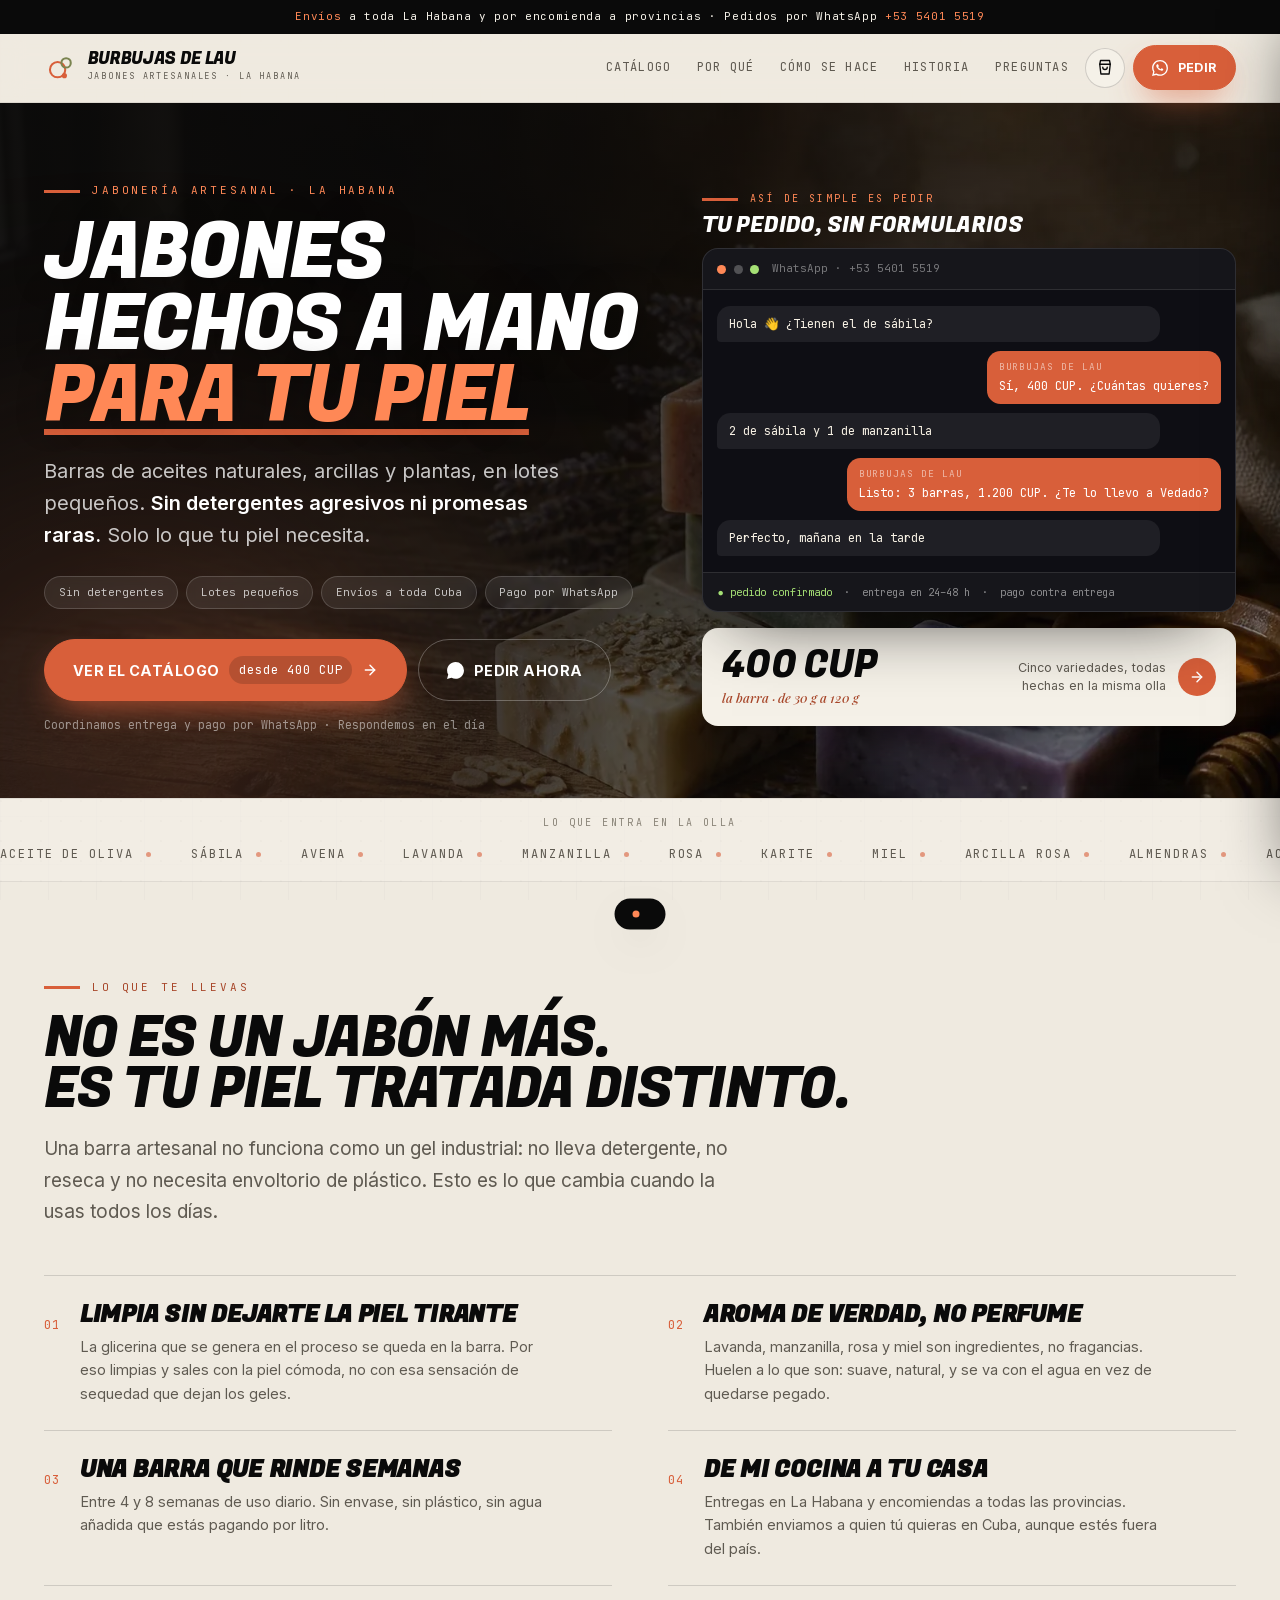
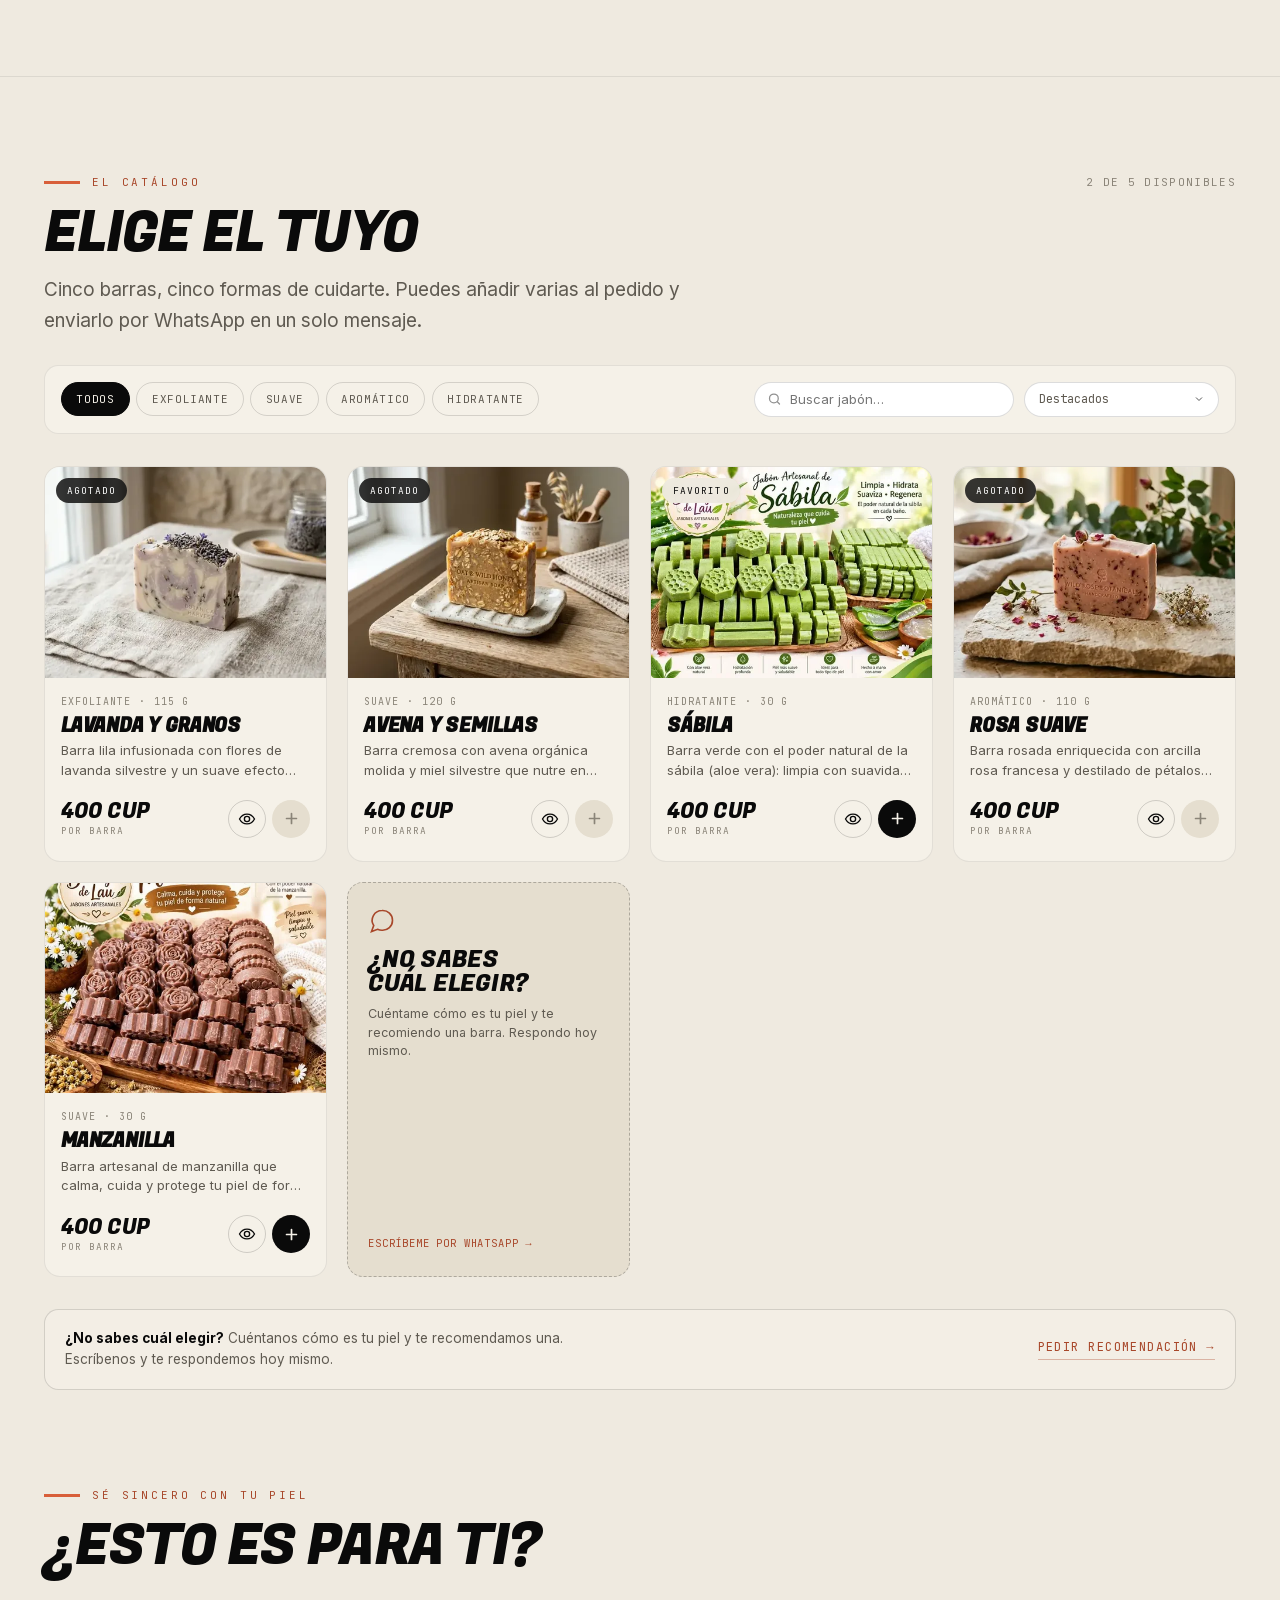
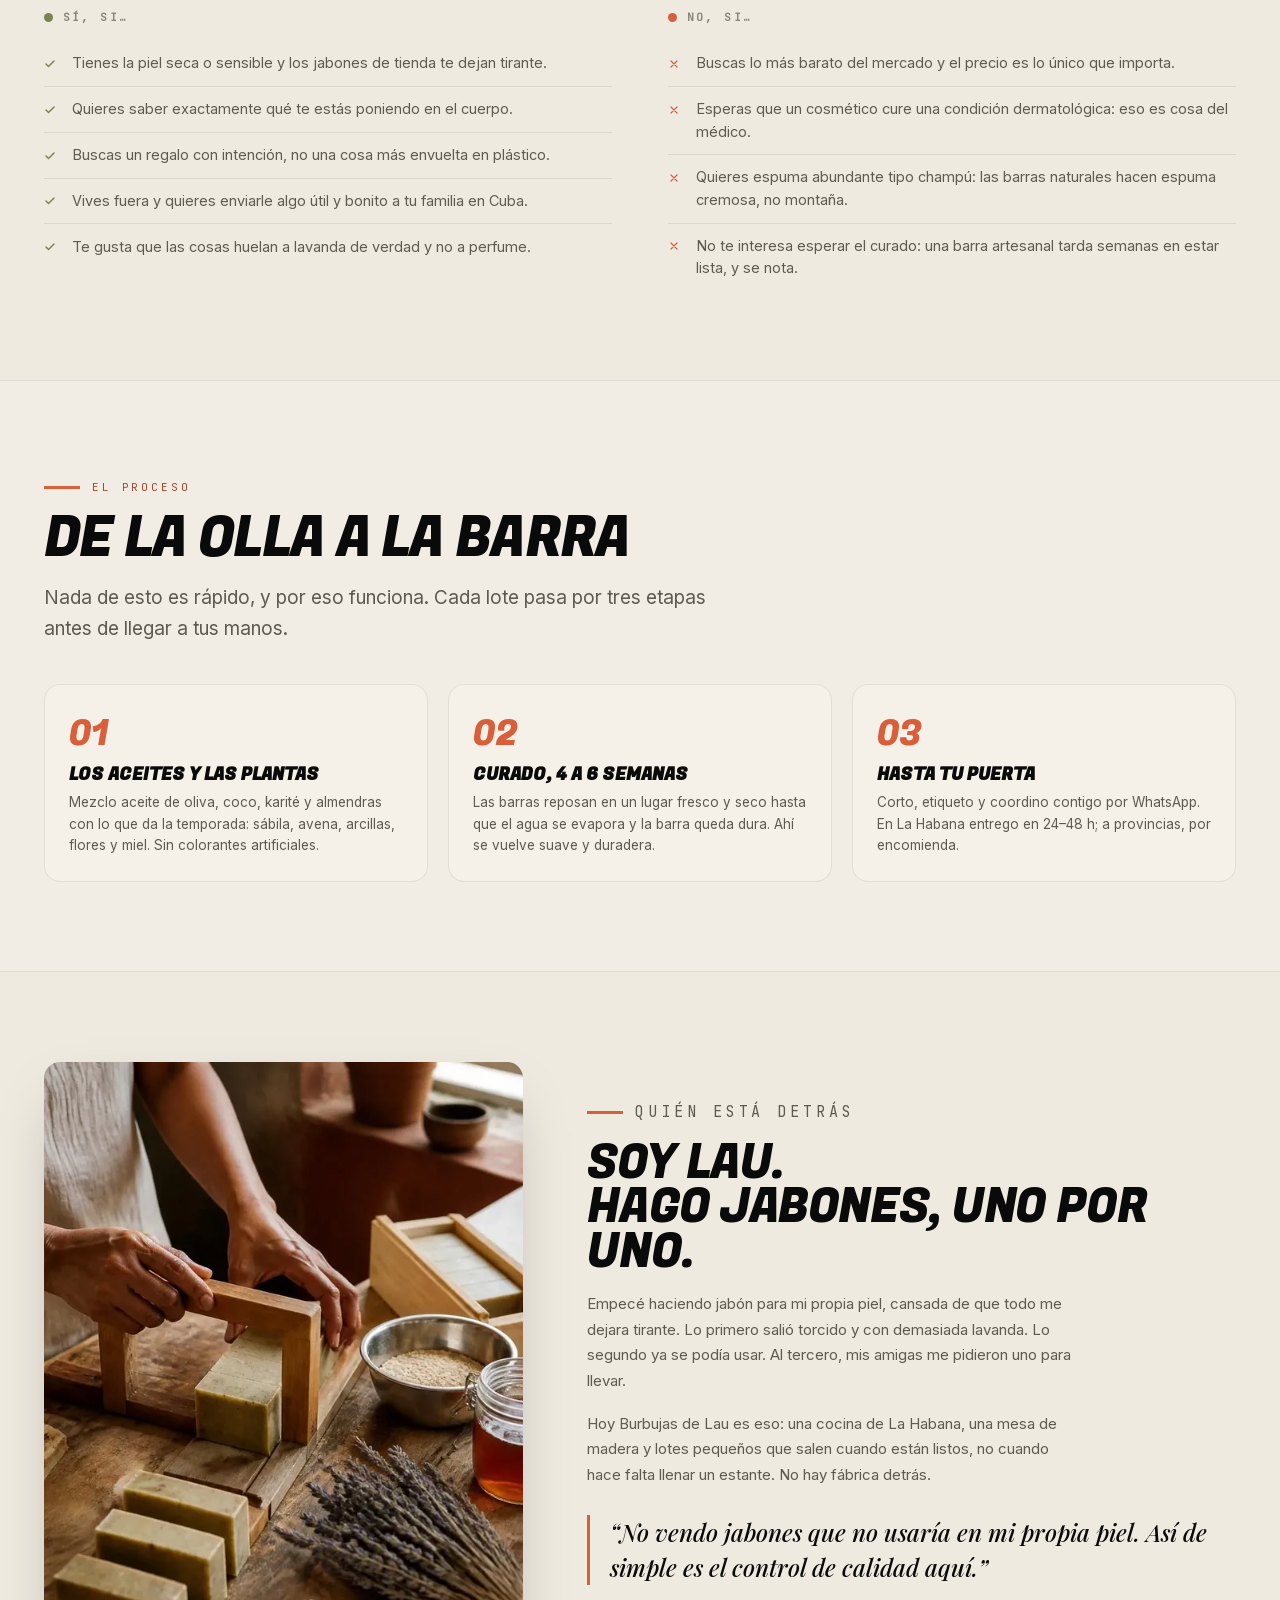
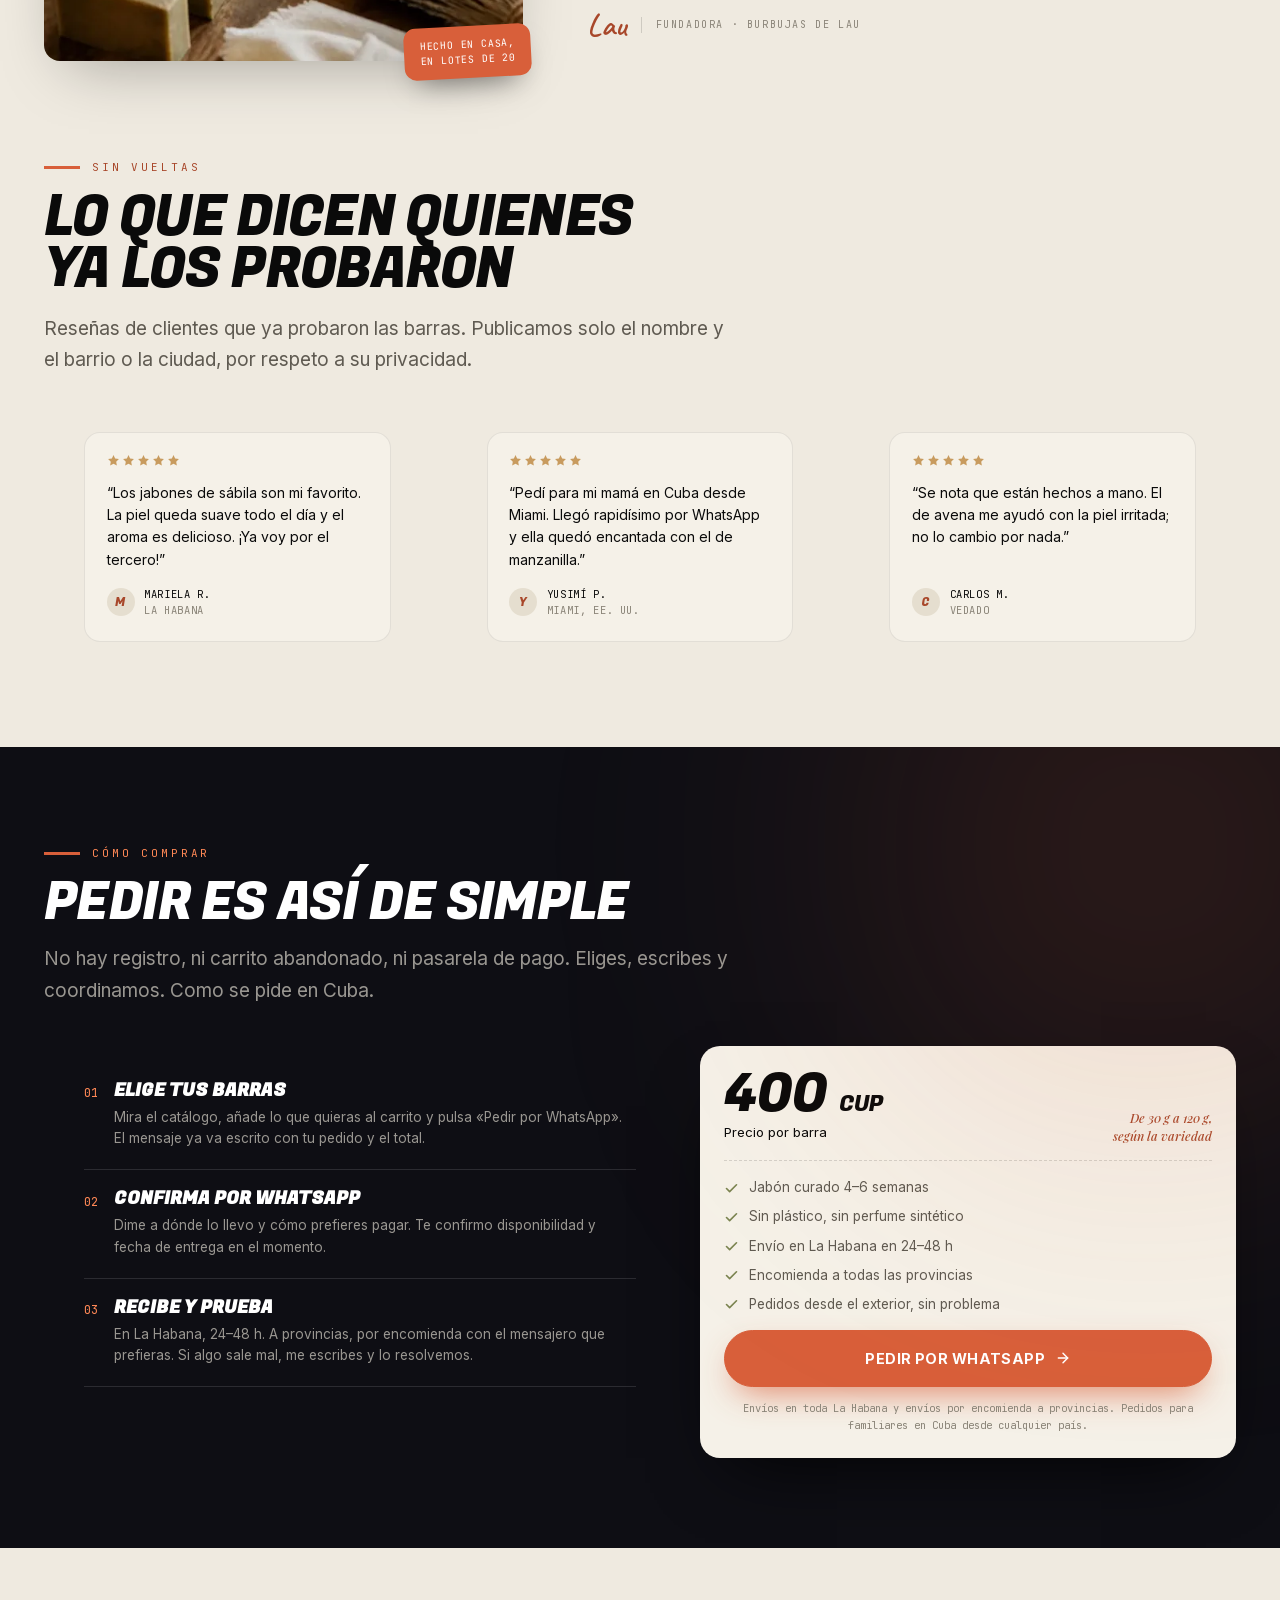
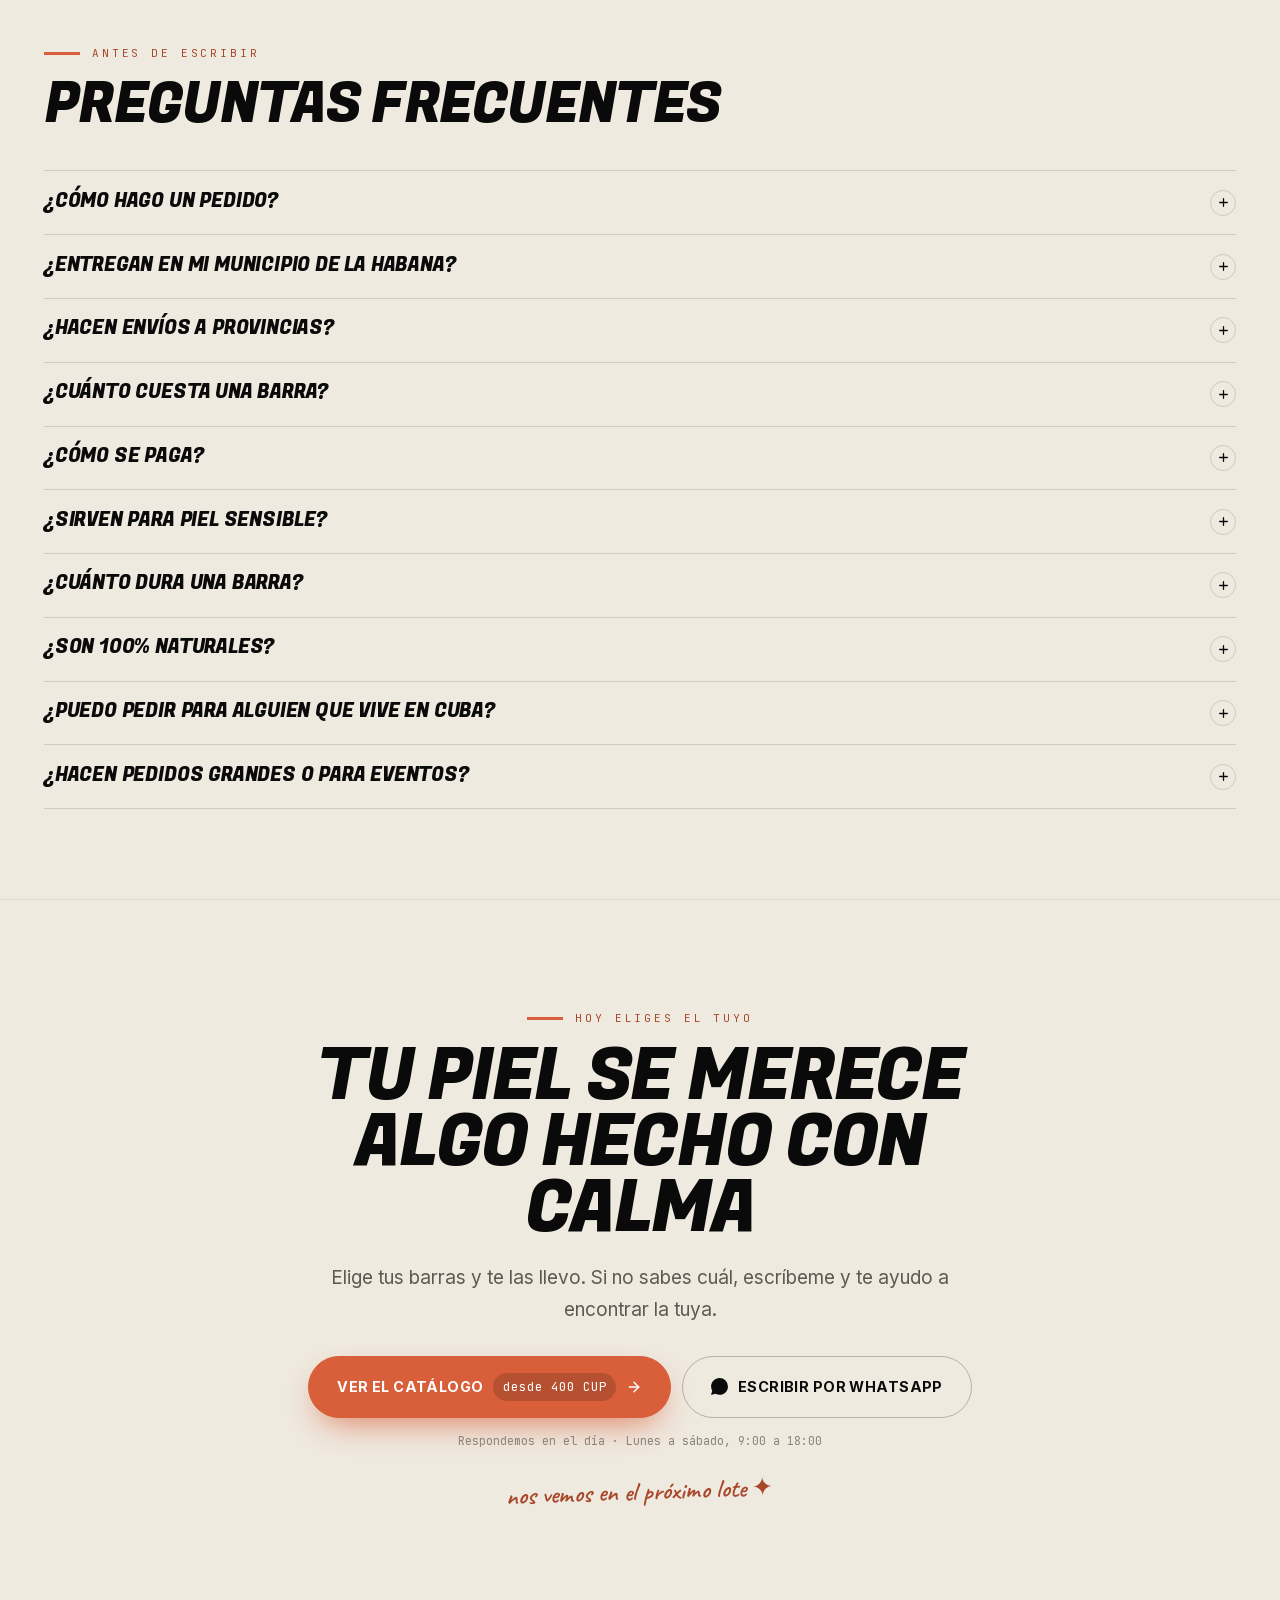
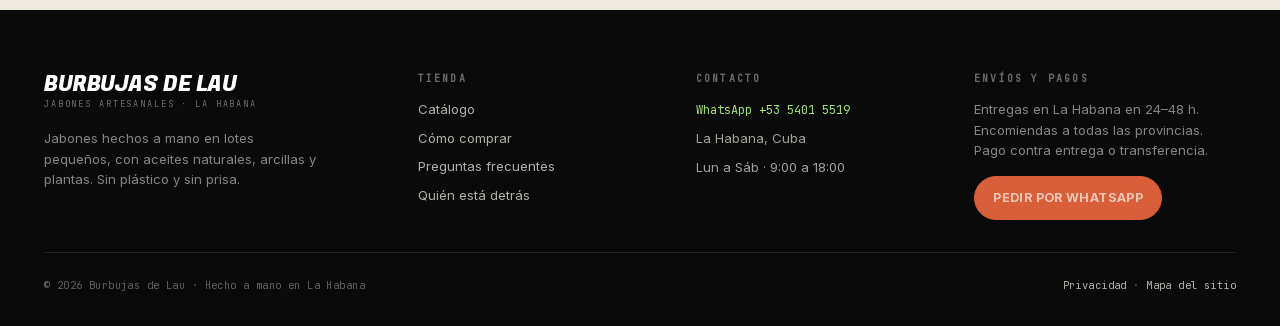
==== commit a5cc1352: "Añadir imágenes y fuentes; corregir URLs al dominio de GitHub Pages; eliminar ZIP del repositorio" ====
--- a/index.html
+++ b/index.html
@@ -12,7 +12,7 @@
 <meta name="theme-color" content="#EFEAE0">
 <meta name="geo.region" content="CU-03">
 <meta name="geo.placename" content="La Habana">
-<link rel="canonical" href="https://burbujasdelau.com/">
+<link rel="canonical" href="https://drjh2777-glitch.github.io/burbujas-de-lau/">
 
 <!-- Open Graph / redes -->
 <meta property="og:type" content="website">
@@ -20,8 +20,8 @@
 <meta property="og:locale" content="es_CU">
 <meta property="og:title" content="Burbujas de Lau · Jabones artesanales hechos a mano en La Habana">
 <meta property="og:description" content="Lavanda, avena, rosa, sábila y manzanilla. Barras hechas a mano en lotes pequeños, con envío a toda Cuba. Pide por WhatsApp.">
-<meta property="og:url" content="https://burbujasdelau.com/">
-<meta property="og:image" content="https://burbujasdelau.com/img/og.jpg">
+<meta property="og:url" content="https://drjh2777-glitch.github.io/burbujas-de-lau/">
+<meta property="og:image" content="https://drjh2777-glitch.github.io/burbujas-de-lau/img/og.jpg">
 <meta property="og:image:type" content="image/jpeg">
 <meta property="og:image:width" content="1200">
 <meta property="og:image:height" content="630">
@@ -29,7 +29,7 @@
 <meta name="twitter:card" content="summary_large_image">
 <meta name="twitter:title" content="Burbujas de Lau · Jabones artesanales en La Habana">
 <meta name="twitter:description" content="Barras hechas a mano con aceites naturales, arcillas y plantas. Envíos a toda Cuba. Pedidos por WhatsApp.">
-<meta name="twitter:image" content="https://burbujasdelau.com/img/og.jpg">
+<meta name="twitter:image" content="https://drjh2777-glitch.github.io/burbujas-de-lau/img/og.jpg">
 <meta name="twitter:image:alt" content="Jabones artesanales de Burbujas de Lau sobre una mesa de madera">
 
 <link rel="icon" href="data:image/svg+xml,%3Csvg xmlns='http://www.w3.org/2000/svg' viewBox='0 0 32 32'%3E%3Crect width='32' height='32' rx='8' fill='%23D85F3A'/%3E%3Ccircle cx='12' cy='17' r='5' fill='none' stroke='%23F5F1E8' stroke-width='2'/%3E%3Ccircle cx='21' cy='12' r='3' fill='none' stroke='%23F5F1E8' stroke-width='2'/%3E%3C/svg%3E">
@@ -46,11 +46,11 @@
 {
   "@context": "https://schema.org",
   "@type": "Store",
-  "@id": "https://burbujasdelau.com/#store",
+  "@id": "https://drjh2777-glitch.github.io/burbujas-de-lau/#store",
   "name": "Burbujas de Lau",
   "description": "Jabonería artesanal en La Habana. Jabones naturales hechos a mano con aceites, arcillas y plantas, en lotes pequeños.",
-  "url": "https://burbujasdelau.com/",
-  "image": "https://burbujasdelau.com/img/hero.jpg",
+  "url": "https://drjh2777-glitch.github.io/burbujas-de-lau/",
+  "image": "https://drjh2777-glitch.github.io/burbujas-de-lau/img/hero.jpg",
   "telephone": "+5354015519",
   "priceRange": "400 CUP",
   "currenciesAccepted": "CUP",
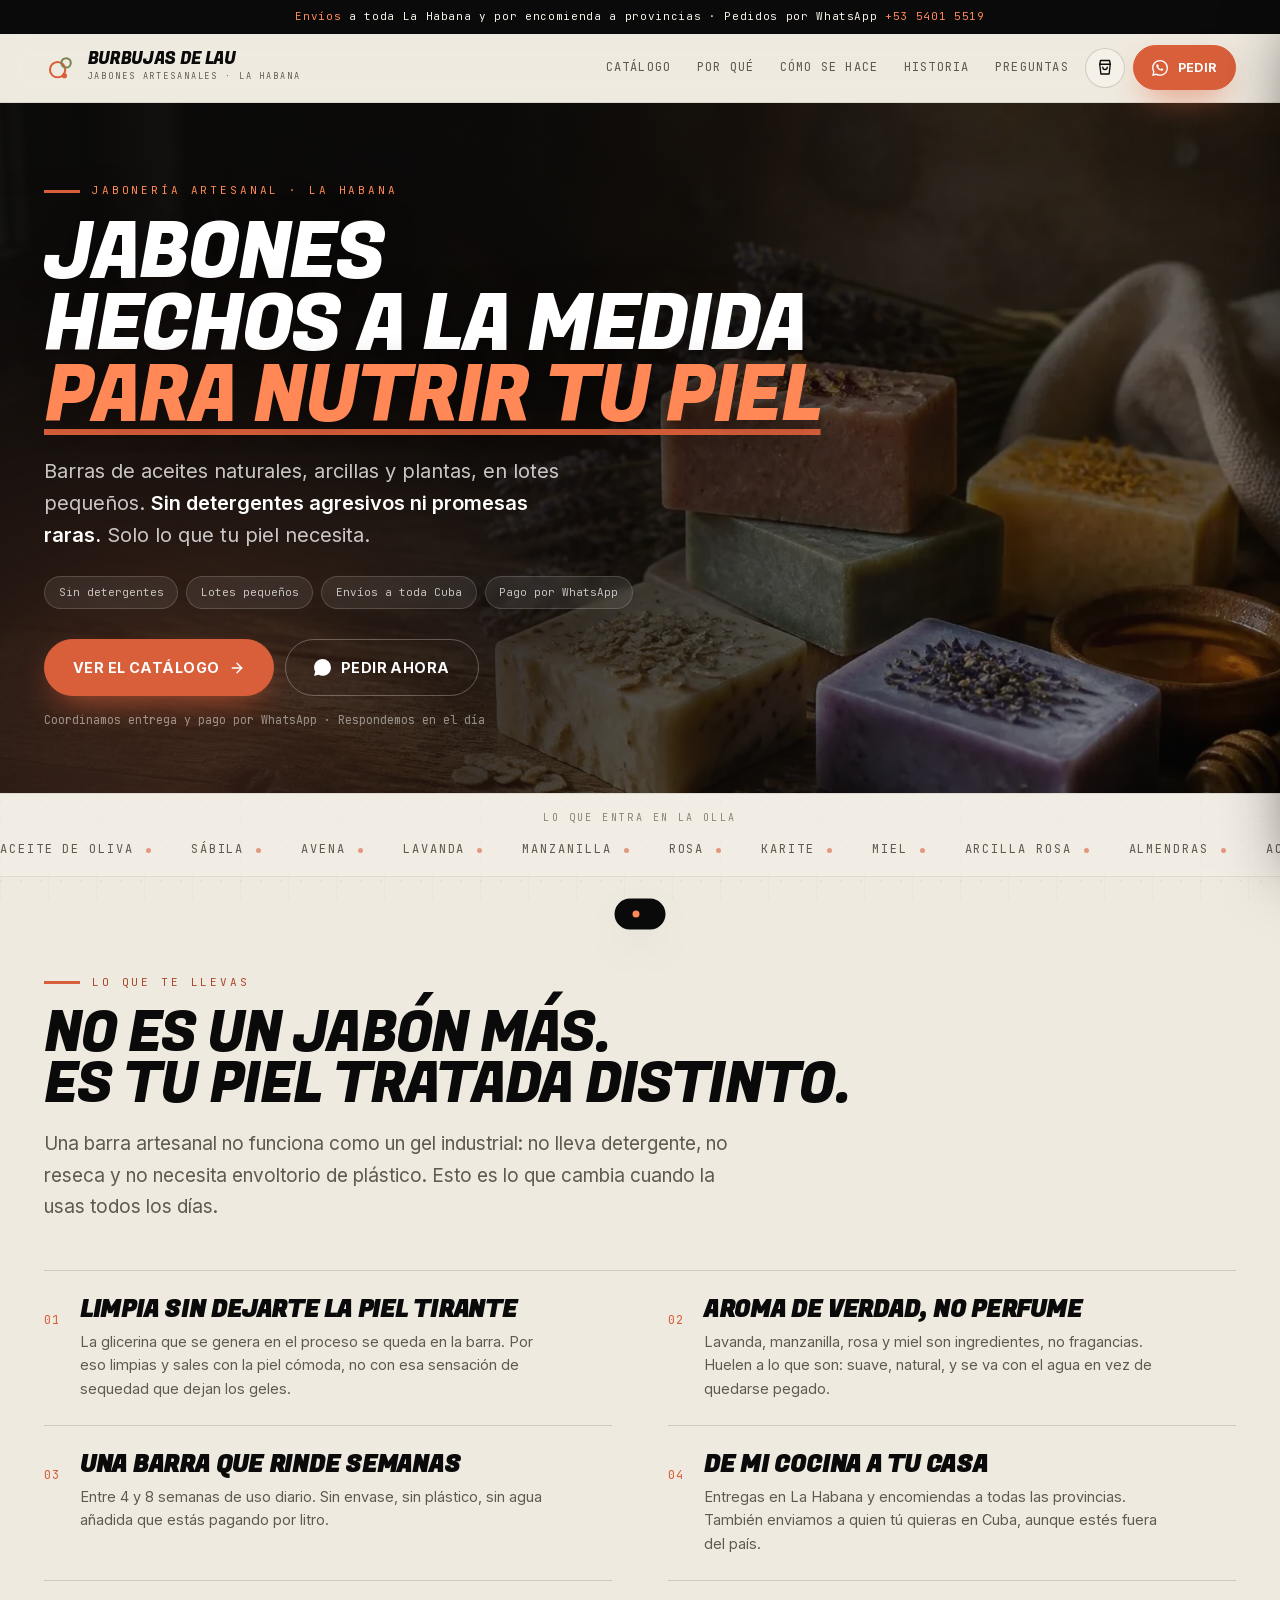
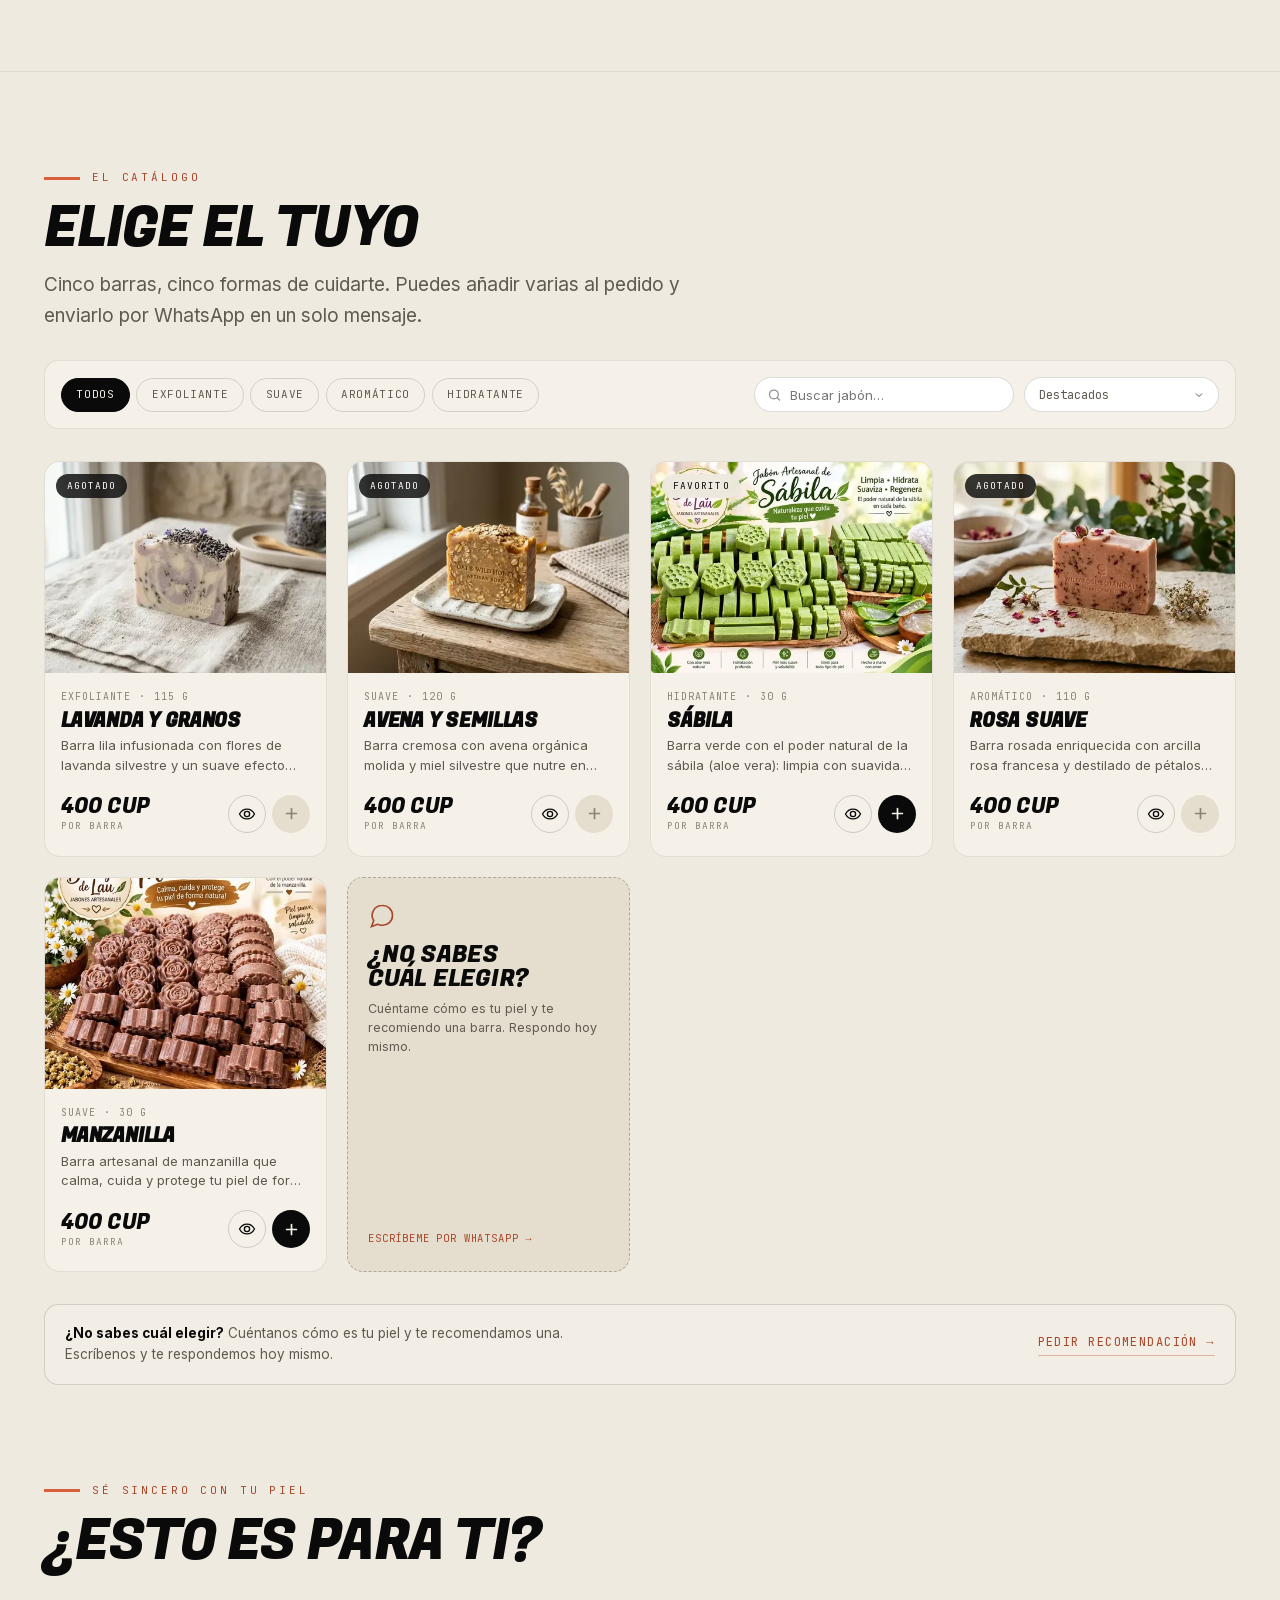
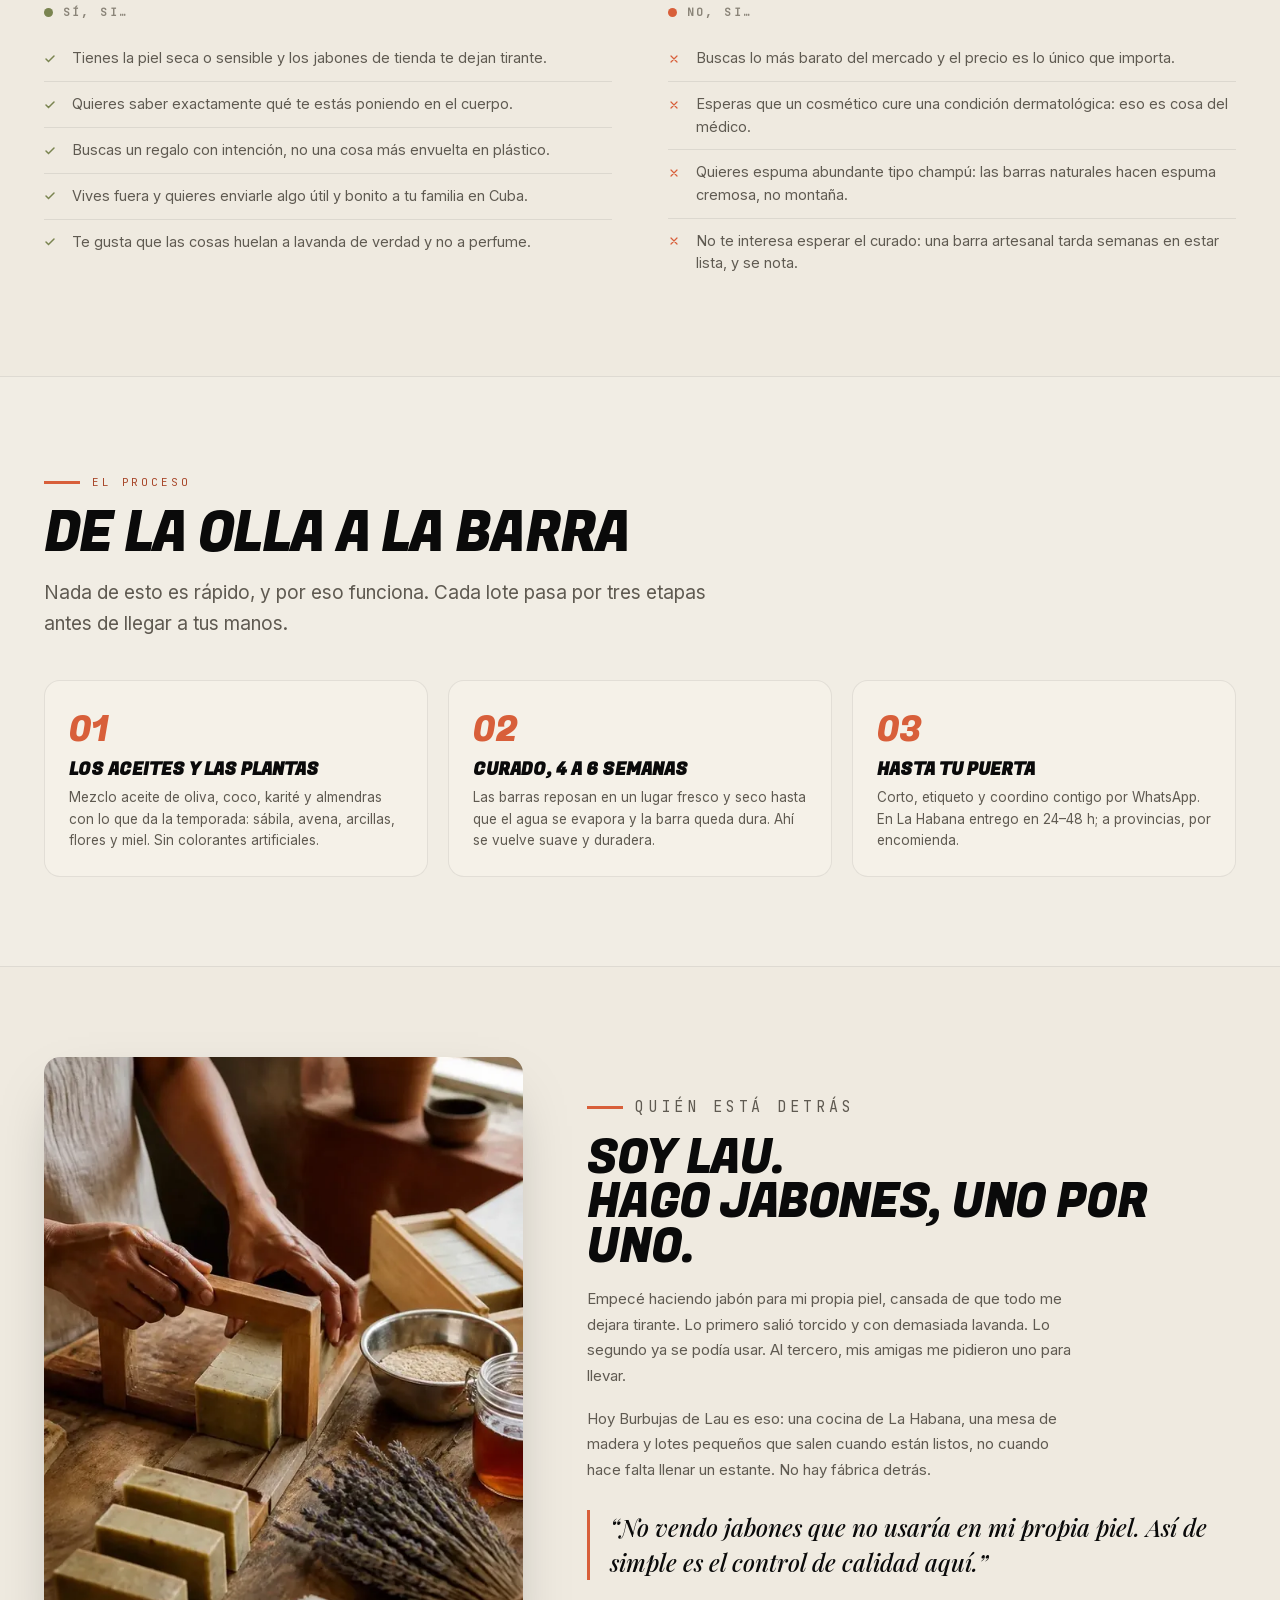
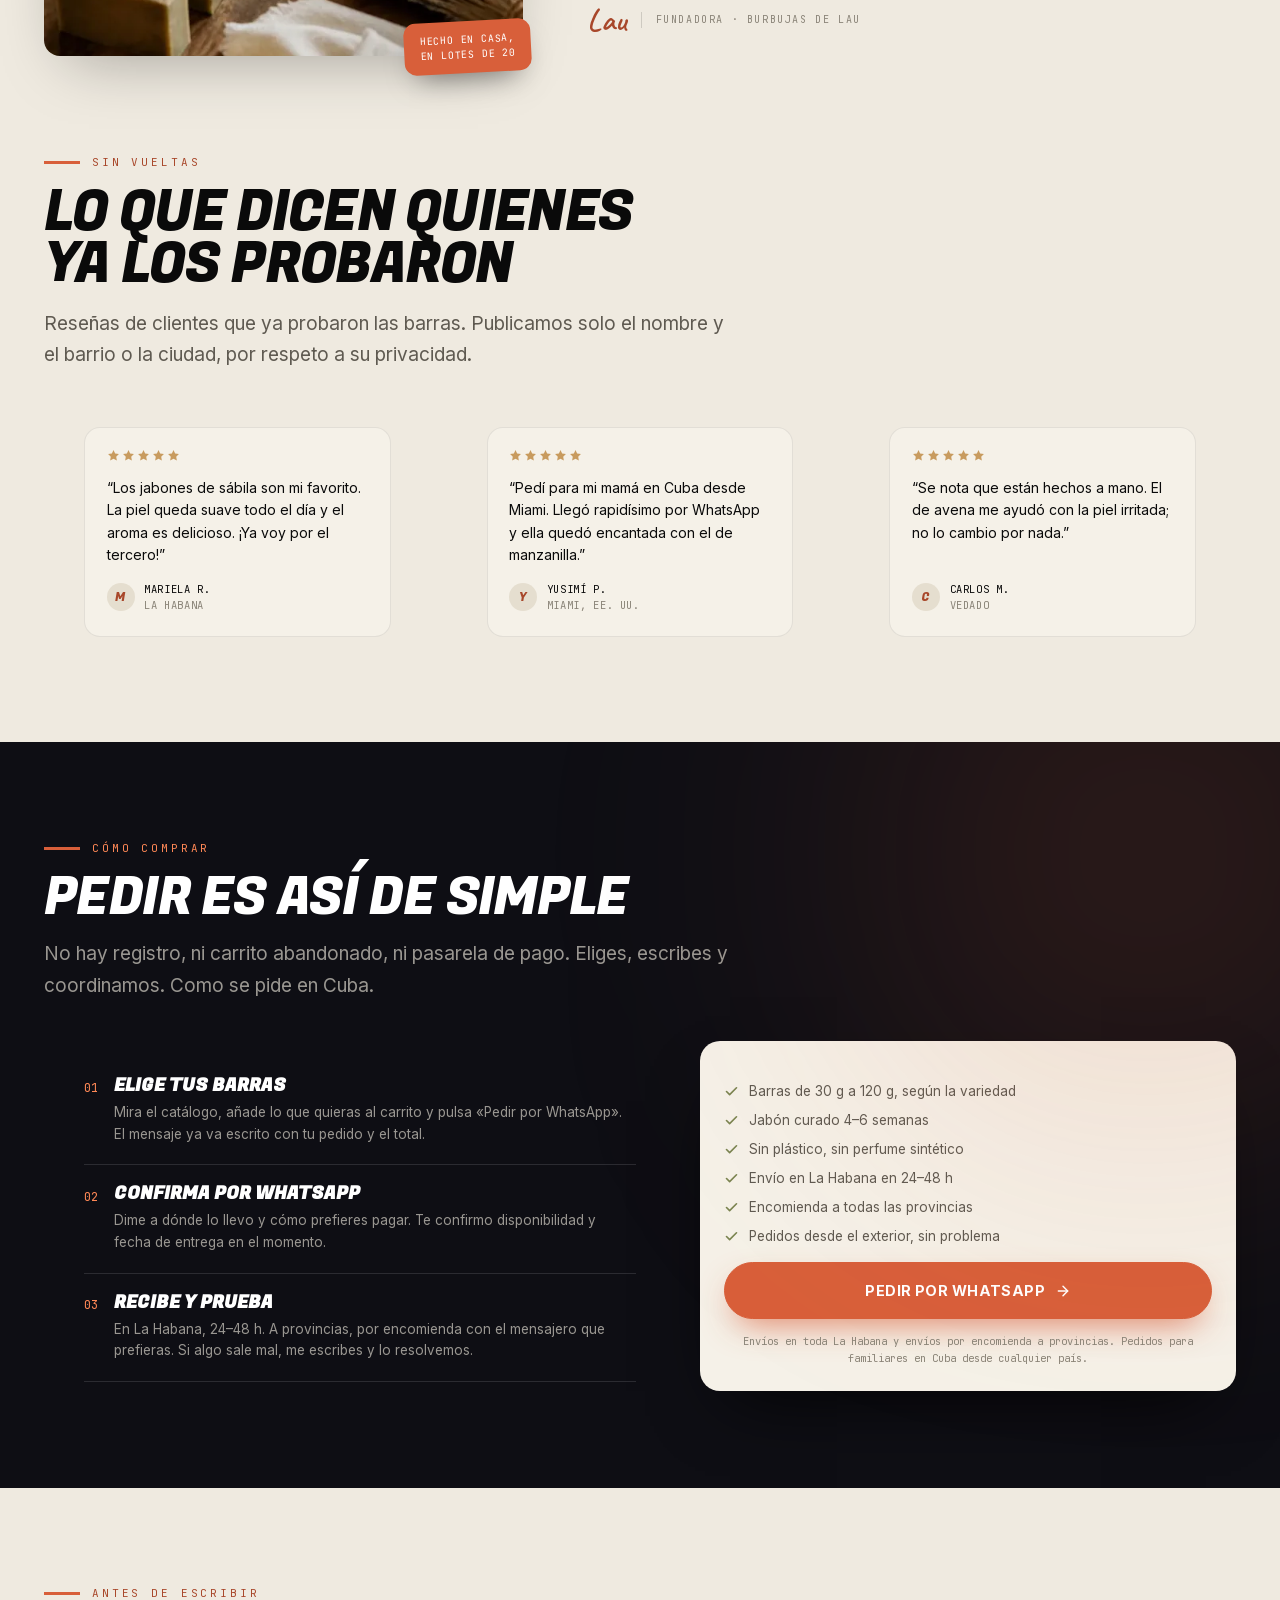
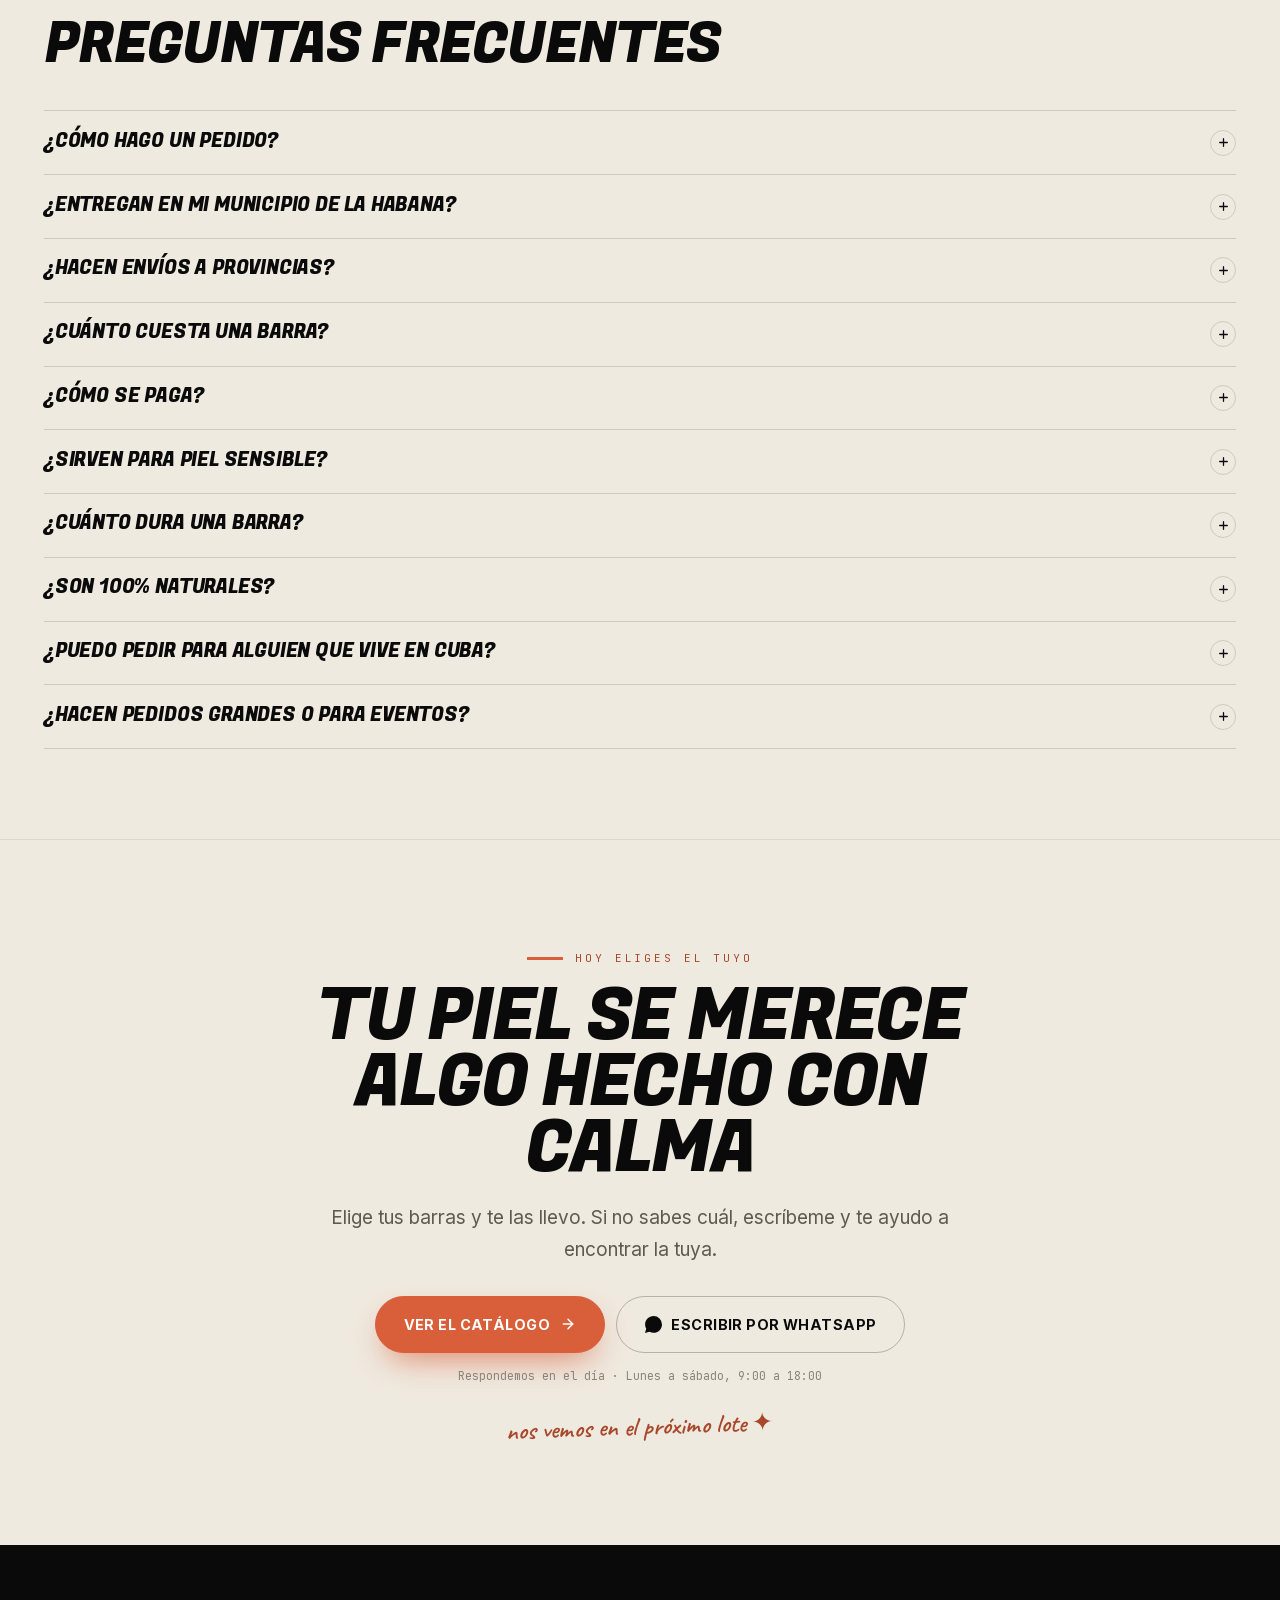
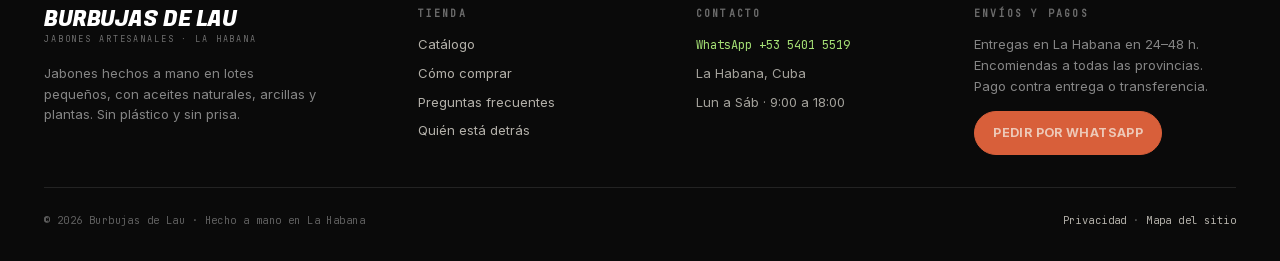
==== commit b6abf666: "Portada sin precios, sin pantalla de chat y titular nuevo" ====
--- a/index.html
+++ b/index.html
@@ -52,7 +52,6 @@
   "url": "https://drjh2777-glitch.github.io/burbujas-de-lau/",
   "image": "https://drjh2777-glitch.github.io/burbujas-de-lau/img/hero.jpg",
   "telephone": "+5354015519",
-  "priceRange": "400 CUP",
   "currenciesAccepted": "CUP",
   "paymentAccepted": "Efectivo, Transferencia",
   "address": { "@type": "PostalAddress", "addressLocality": "La Habana", "addressCountry": "CU" },
@@ -96,7 +95,7 @@
       "name": "¿Cuánto cuestan los jabones?",
       "acceptedAnswer": {
         "@type": "Answer",
-        "text": "Las barras cuestan 400 CUP. El precio puede variar según el tamaño y los ingredientes; el catálogo siempre muestra el precio actualizado."
+        "text": "Cada barra tiene su precio según el tamaño y los ingredientes, y se ajusta cuando cambia el costo de las materias primas. En el catálogo ves siempre el precio del día, producto por producto: no manejamos un precio fijo «de portada»."
       }
     },
     {
@@ -303,32 +302,7 @@
 .pill{border:1px solid rgba(255,255,255,.16);background:rgba(255,255,255,.08);color:rgba(255,255,255,.72);border-radius:999px;padding:.4rem .85rem;font-family:var(--mono);font-size:11px;backdrop-filter:blur(4px)}
 .hero-cta{display:flex;flex-wrap:wrap;gap:.7rem;margin-top:1.9rem}
 .hero-note{margin-top:.9rem;font-family:var(--mono);font-size:11.5px;color:rgba(255,255,255,.5)}
-.hero-side{display:grid;gap:1rem}
-.mock{position:relative;border-radius:var(--r);overflow:hidden;border:1px solid rgba(255,255,255,.14);background:#0E0E14;box-shadow:0 30px 70px -30px rgba(0,0,0,.85);min-width:0}
-.mock-caption{margin-bottom:.7rem}
-.mock-caption .eyebrow{font-size:10px;letter-spacing:.24em}
-.mock-caption .title{margin-top:.35rem;font-family:var(--fugaz);font-size:clamp(17px,2vw,22px);text-transform:uppercase;letter-spacing:-.01em;color:#fff;line-height:1.05}
-.mock-bar{display:flex;align-items:center;gap:.45rem;border-bottom:1px solid rgba(255,255,255,.1);padding:.7rem .9rem;background:rgba(255,255,255,.03)}
-.mock-bar i{width:9px;height:9px;border-radius:50%;display:block}
-.mock-bar .a{background:var(--terra-bright)}
-.mock-bar .b{background:rgba(255,255,255,.25)}
-.mock-bar .c{background:#a5e075}
-.mock-bar span{margin-left:.4rem;font-family:var(--mono);font-size:11px;color:rgba(255,255,255,.42)}
-.chat{padding:1rem .9rem;display:grid;gap:.55rem;font-family:var(--mono);font-size:12px;line-height:1.55}
-.bubble{max-width:88%;padding:.55rem .75rem;border-radius:.85rem;border-bottom-left-radius:.25rem;background:rgba(255,255,255,.07);color:#F7F1E4}
-.bubble.me{justify-self:end;border-bottom-left-radius:.85rem;border-bottom-right-radius:.25rem;background:var(--terra);color:#fff}
-.bubble .who{display:block;font-size:9.5px;letter-spacing:.1em;text-transform:uppercase;opacity:.55;margin-bottom:.15rem}
-.chat-foot{display:flex;flex-wrap:wrap;gap:.4rem .75rem;align-items:center;border-top:1px solid rgba(255,255,255,.1);background:rgba(255,255,255,.03);padding:.65rem .9rem;font-family:var(--mono);font-size:10.5px;color:rgba(255,255,255,.5)}
-.chat-foot .ok{color:#a5e075}
-.price-card{display:flex;align-items:center;justify-content:space-between;gap:1rem;background:var(--paper);color:var(--ink);border-radius:var(--r);padding:1.1rem 1.25rem;text-decoration:none;box-shadow:0 20px 50px -20px rgba(0,0,0,.7);transition:transform .15s,box-shadow .15s}
-.price-card:hover{transform:translateY(-2px);box-shadow:0 26px 60px -20px rgba(0,0,0,.8)}
-.price-card .big{font-family:var(--fugaz);font-size:clamp(30px,4vw,38px);line-height:1;text-transform:uppercase;letter-spacing:-.02em}
-.price-card .sub{margin-top:.25rem;font-family:var(--editorial);font-style:italic;font-size:13px;color:var(--terra-deep)}
-.price-card .txt{max-width:19ch;font-size:12.5px;line-height:1.45;color:var(--ink-mute);text-align:right}
-.price-card .rot{width:38px;height:38px;flex:none;border-radius:50%;background:var(--terra);color:#fff;display:grid;place-items:center}
-.price-card .rot svg{width:16px;height:16px}
-.price-card .right{display:flex;align-items:center;gap:.75rem}
-@media(min-width:900px){.hero-in{grid-template-columns:1.06fr .94fr;gap:3.5rem}}
+@media(min-width:900px){.hero-in{min-height:clamp(30rem,64vh,42rem)}}
 
 /* ---------- marquee ingredientes ---------- */
 .strip{border-top:1px solid var(--line-soft);border-bottom:1px solid var(--line-soft);background:rgba(245,241,232,.6);overflow:hidden;padding:1rem 0}
@@ -458,10 +432,6 @@
 .buy-steps h3{font-family:var(--fugaz);font-size:1.15rem;text-transform:uppercase;color:#fff;line-height:1.1}
 .buy-steps p{margin-top:.35rem;font-size:13.5px;line-height:1.6;color:rgba(247,241,228,.6)}
 .buy-card{background:var(--paper);color:var(--ink);border-radius:1.25rem;padding:1.5rem;box-shadow:0 30px 70px -30px rgba(0,0,0,.9)}
-.buy-card .price-row{display:flex;align-items:flex-end;justify-content:space-between;gap:1rem;border-bottom:1px dashed var(--line);padding-bottom:1rem}
-.buy-card .price{font-family:var(--fugaz);font-size:clamp(2.6rem,6vw,3.4rem);line-height:.9;text-transform:uppercase;letter-spacing:-.02em}
-.buy-card .price small{display:block;font-family:var(--mono);font-size:10px;letter-spacing:.18em;color:var(--ink-soft);margin-top:.45rem;text-transform:uppercase;font-weight:400}
-.buy-card .price-note{font-family:var(--editorial);font-style:italic;font-size:12.5px;color:var(--terra-deep);text-align:right;max-width:15ch;line-height:1.4}
 .buy-card ul{margin:1rem 0;display:grid;gap:.55rem}
 .buy-card li{display:flex;gap:.6rem;font-size:13.5px;line-height:1.5;color:var(--ink-mute)}
 .buy-card li svg{width:15px;height:15px;flex:none;margin-top:.2rem;color:var(--olive)}
@@ -640,7 +610,7 @@
       <p class="eyebrow on-dark" style="display:inline-flex">
         <span>Jabonería artesanal · La Habana</span>
       </p>
-      <h1 class="display" id="hero-title">Jabones<br>hechos a mano<br><span class="accent">para tu piel</span></h1>
+      <h1 class="display" id="hero-title">Jabones<br>hechos a la medida<br><span class="accent">para nutrir tu piel</span></h1>
       <p class="hero-sub">Barras de aceites naturales, arcillas y plantas, en lotes pequeños. <strong>Sin detergentes agresivos ni promesas raras.</strong> Solo lo que tu piel necesita.</p>
       <ul class="pills">
         <li class="pill">Sin detergentes</li>
@@ -649,7 +619,7 @@
         <li class="pill">Pago por WhatsApp</li>
       </ul>
       <div class="hero-cta">
-        <a class="btn" href="#catalogo">Ver el catálogo <span class="tag">desde 400 CUP</span>
+        <a class="btn" href="#catalogo">Ver el catálogo
           <svg viewBox="0 0 24 24" fill="none" stroke="currentColor" stroke-width="2.2" stroke-linecap="round" stroke-linejoin="round" aria-hidden="true"><path d="M5 12h14"/><path d="m12 5 7 7-7 7"/></svg>
         </a>
         <a class="btn on-dark ghost" href="https://wa.me/5354015519?text=Hola%20Burbujas%20de%20Lau%20%F0%9F%91%8B%20quiero%20pedir%20jabones" target="_blank" rel="noopener">
@@ -660,38 +630,6 @@
       <p class="hero-note">Coordinamos entrega y pago por WhatsApp · Respondemos en el día</p>
     </div>
 
-    <div class="hero-side">
-      <figure style="margin:0">
-        <figcaption class="mock-caption">
-          <p class="eyebrow on-dark" style="font-size:10px">Así de simple es pedir</p>
-          <p class="title">Tu pedido, sin formularios</p>
-        </figcaption>
-        <div class="mock">
-          <div class="mock-bar">
-            <i class="a"></i><i class="b"></i><i class="c"></i>
-            <span>WhatsApp · +53 5401 5519</span>
-          </div>
-          <div class="chat" aria-hidden="true">
-            <p class="bubble">Hola 👋 ¿Tienen el de sábila?</p>
-            <p class="bubble me"><span class="who">Burbujas de Lau</span>Sí, 400 CUP. ¿Cuántas quieres?</p>
-            <p class="bubble">2 de sábila y 1 de manzanilla</p>
-            <p class="bubble me"><span class="who">Burbujas de Lau</span>Listo: 3 barras, 1.200 CUP. ¿Te lo llevo a Vedado?</p>
-            <p class="bubble">Perfecto, mañana en la tarde</p>
-          </div>
-          <div class="chat-foot"><span class="ok">● pedido confirmado</span><span>·</span><span>entrega en 24–48 h</span><span>·</span><span>pago contra entrega</span></div>
-        </div>
-      </figure>
-      <a class="price-card" href="#catalogo">
-        <div>
-          <p class="big">400 CUP</p>
-          <p class="sub">la barra · de 30 g a 120 g</p>
-        </div>
-        <div class="right">
-          <p class="txt">Cinco variedades, todas hechas en la misma olla</p>
-          <span class="rot"><svg viewBox="0 0 24 24" fill="none" stroke="currentColor" stroke-width="2.2" stroke-linecap="round" stroke-linejoin="round" aria-hidden="true"><path d="M5 12h14"/><path d="m12 5 7 7-7 7"/></svg></span>
-        </div>
-      </a>
-    </div>
   </div>
 </section>
 
@@ -917,14 +855,8 @@
       </ol>
 
       <aside class="buy-card reveal">
-        <div class="price-row">
-          <div>
-            <p class="price" id="buyPrice">400 <span style="font-size:.42em">CUP</span></p>
-            <small>Precio por barra</small>
-          </div>
-          <p class="price-note">De 30 g a 120 g, según la variedad</p>
-        </div>
         <ul>
+          <li><svg viewBox="0 0 24 24" fill="none" stroke="currentColor" stroke-width="2.6" stroke-linecap="round" stroke-linejoin="round" aria-hidden="true"><path d="m4 12 5 5L20 6"/></svg> Barras de 30 g a 120 g, según la variedad</li>
           <li><svg viewBox="0 0 24 24" fill="none" stroke="currentColor" stroke-width="2.6" stroke-linecap="round" stroke-linejoin="round" aria-hidden="true"><path d="m4 12 5 5L20 6"/></svg> Jabón curado 4–6 semanas</li>
           <li><svg viewBox="0 0 24 24" fill="none" stroke="currentColor" stroke-width="2.6" stroke-linecap="round" stroke-linejoin="round" aria-hidden="true"><path d="m4 12 5 5L20 6"/></svg> Sin plástico, sin perfume sintético</li>
           <li><svg viewBox="0 0 24 24" fill="none" stroke="currentColor" stroke-width="2.6" stroke-linecap="round" stroke-linejoin="round" aria-hidden="true"><path d="m4 12 5 5L20 6"/></svg> Envío en La Habana en 24–48 h</li>
@@ -963,7 +895,7 @@
       </details>
       <details class="reveal">
         <summary>¿Cuánto cuesta una barra? <span class="plus" aria-hidden="true"><svg viewBox="0 0 24 24" fill="none" stroke="currentColor" stroke-width="2.4" stroke-linecap="round"><path d="M12 5v14M5 12h14"/></svg></span></summary>
-        <div class="answer">Las barras cuestan 400 CUP. El precio puede variar según el tamaño y los ingredientes; el catálogo siempre muestra el precio actualizado.</div>
+        <div class="answer">Cada barra tiene su precio según el tamaño y los ingredientes, y se ajusta cuando cambia el costo de las materias primas. En el catálogo ves siempre el precio del día, producto por producto: no manejamos un precio fijo «de portada».</div>
       </details>
       <details class="reveal">
         <summary>¿Cómo se paga? <span class="plus" aria-hidden="true"><svg viewBox="0 0 24 24" fill="none" stroke="currentColor" stroke-width="2.4" stroke-linecap="round"><path d="M12 5v14M5 12h14"/></svg></span></summary>
@@ -1000,7 +932,7 @@
     <h2 class="display">Tu piel se merece<br>algo hecho con calma</h2>
     <p class="lead">Elige tus barras y te las llevo. Si no sabes cuál, escríbeme y te ayudo a encontrar la tuya.</p>
     <div class="hero-cta">
-      <a class="btn" href="#catalogo">Ver el catálogo <span class="tag">desde 400 CUP</span>
+      <a class="btn" href="#catalogo">Ver el catálogo
         <svg viewBox="0 0 24 24" fill="none" stroke="currentColor" stroke-width="2.2" stroke-linecap="round" stroke-linejoin="round" aria-hidden="true"><path d="M5 12h14"/><path d="m12 5 7 7-7 7"/></svg>
       </a>
       <a class="btn ghost" href="https://wa.me/5354015519?text=Hola%20Burbujas%20de%20Lau%20%F0%9F%91%8B%20quiero%20hacer%20un%20pedido" target="_blank" rel="noopener">
@@ -1173,15 +1105,6 @@
     $('#buyNote').textContent = S.deliveryNotice;
     $('#cartShipNote').textContent = S.deliveryNotice + ' Coordinamos por WhatsApp.';
   }
-  var cheapest = (DATA.products || []).reduce(function (min, p) {
-    var v = Number(p.price) || 0;
-    return min === null || v < min ? v : min;
-  }, null);
-  if (cheapest !== null) {
-    $('#buyPrice').innerHTML = Number(cheapest).toLocaleString('es-CU') +
-      ' <span style="font-size:.42em">' + esc(S.currency) + '</span>';
-  }
-
   /* ---------- imagen de producto ---------- */
   var RESPONSIVE = /^img\/(p[0-9]+)\.(jpe?g|png|webp)$/i;
   function media(p, cls, eager, sizes) {
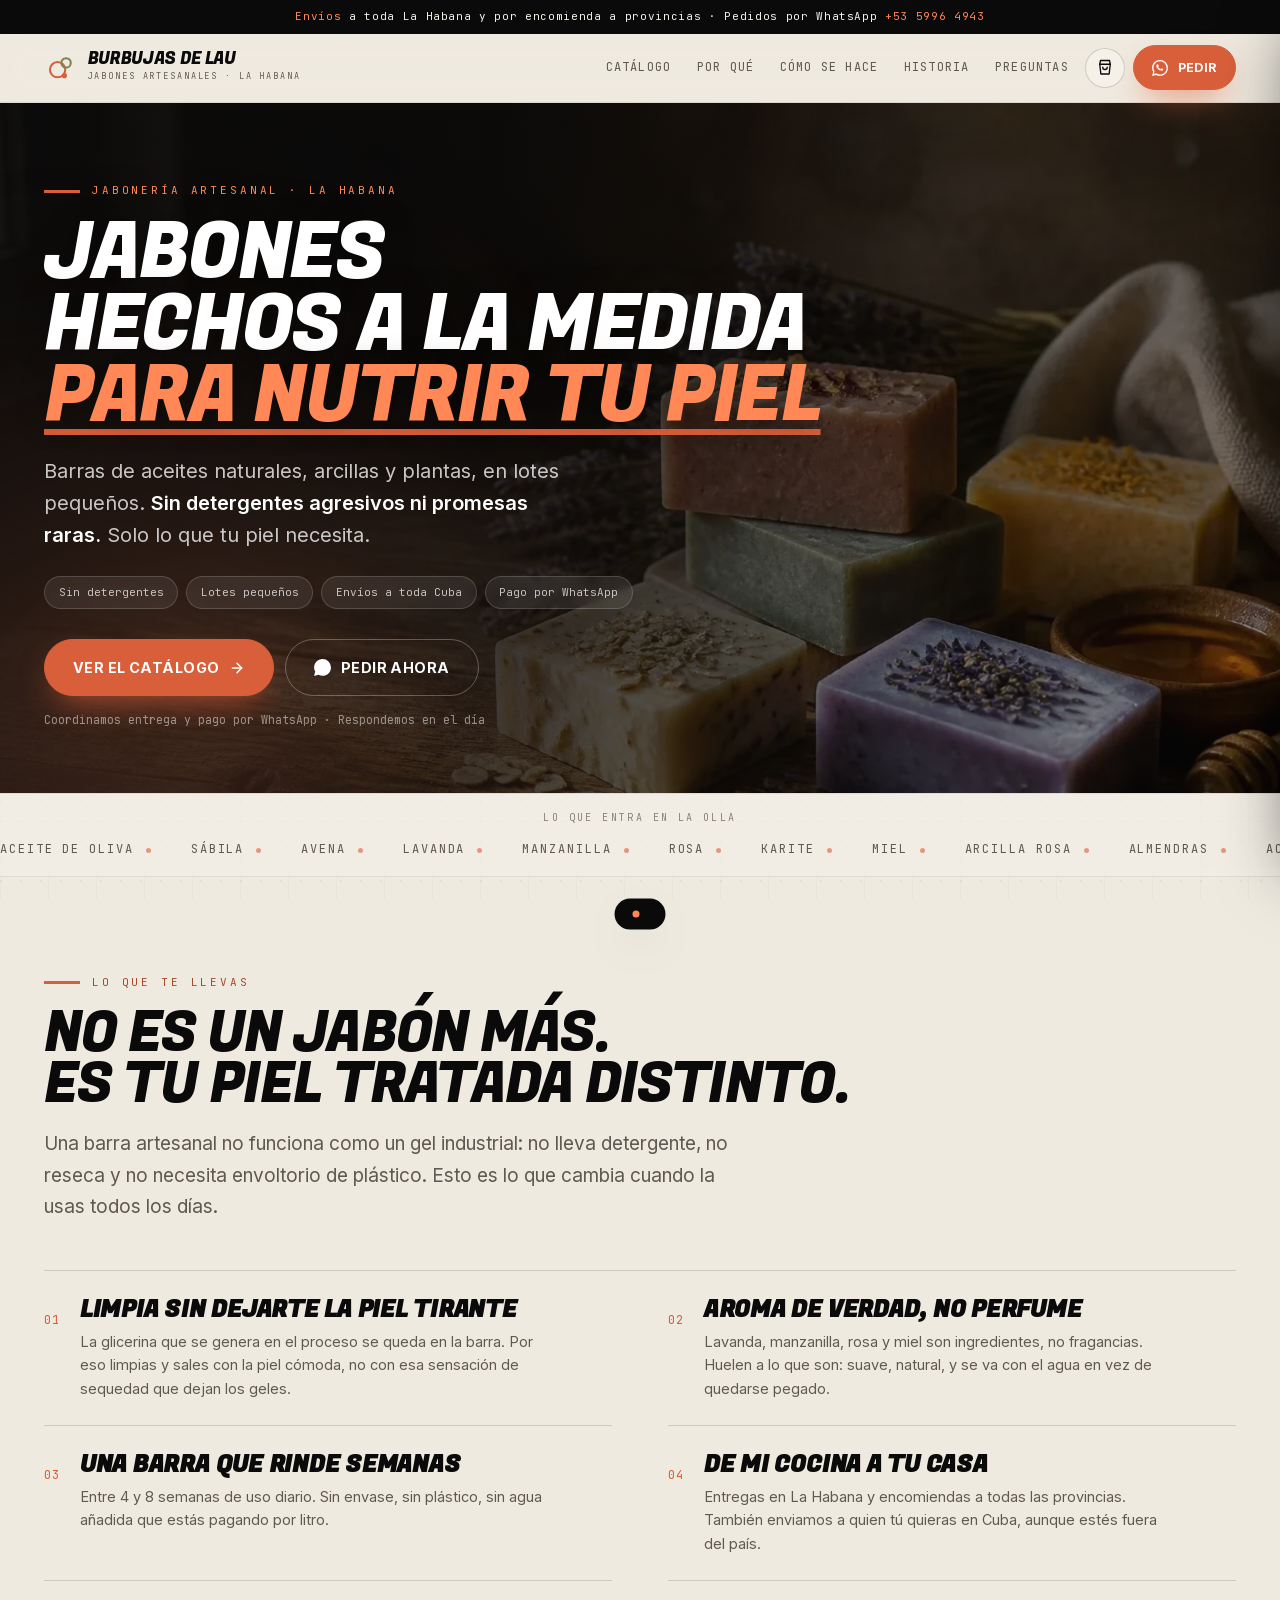
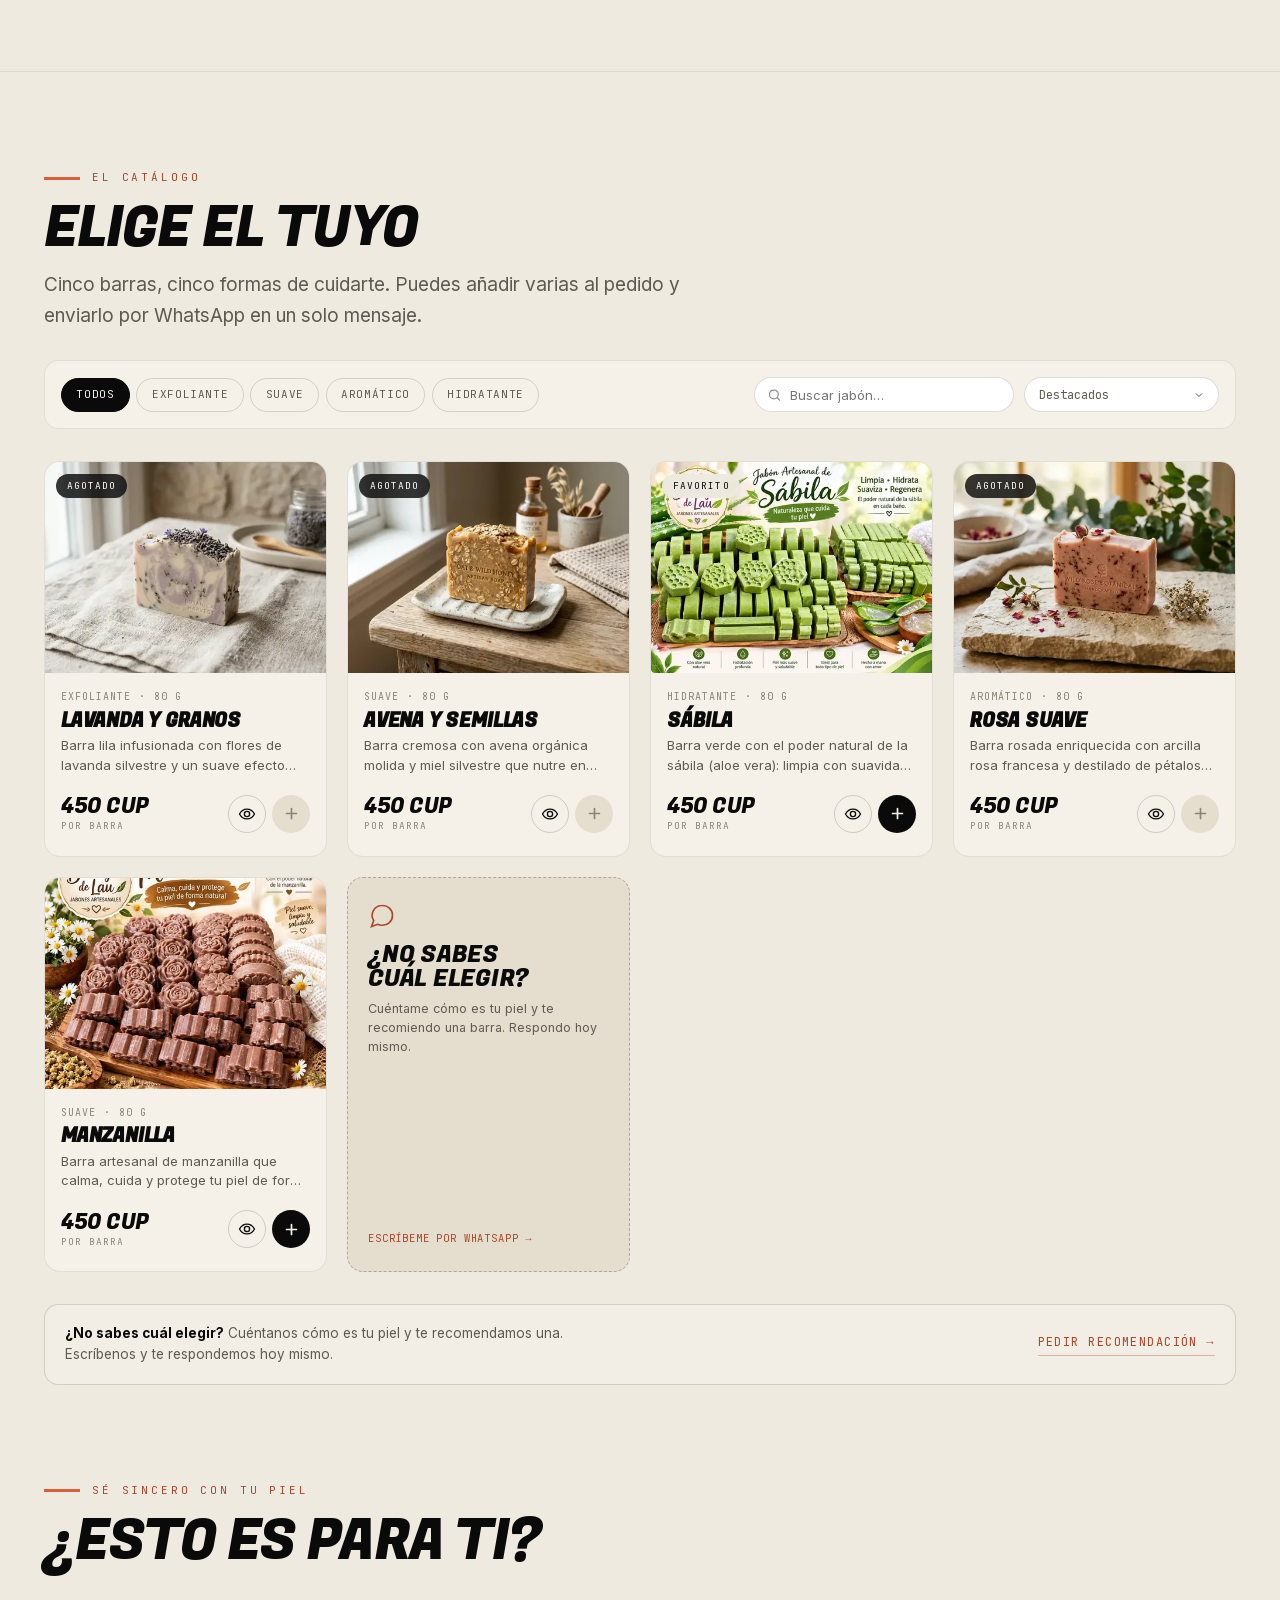
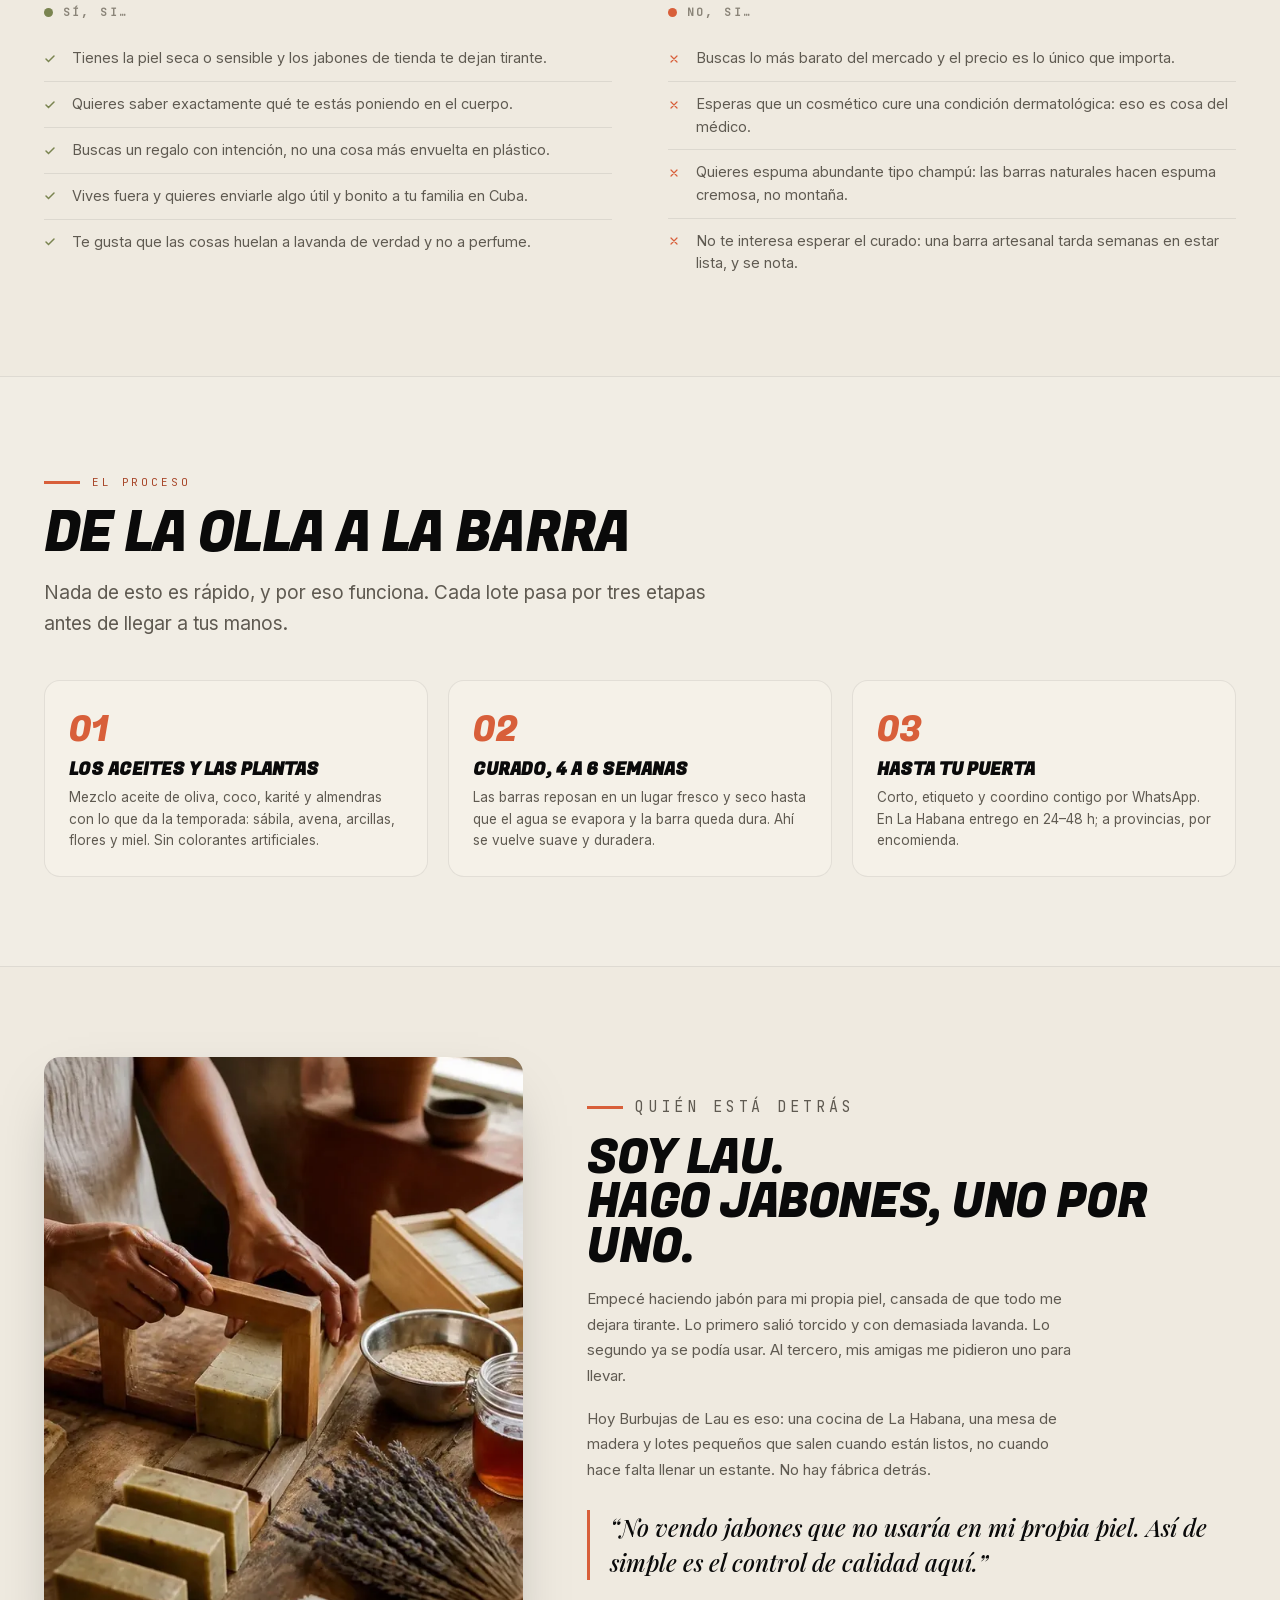
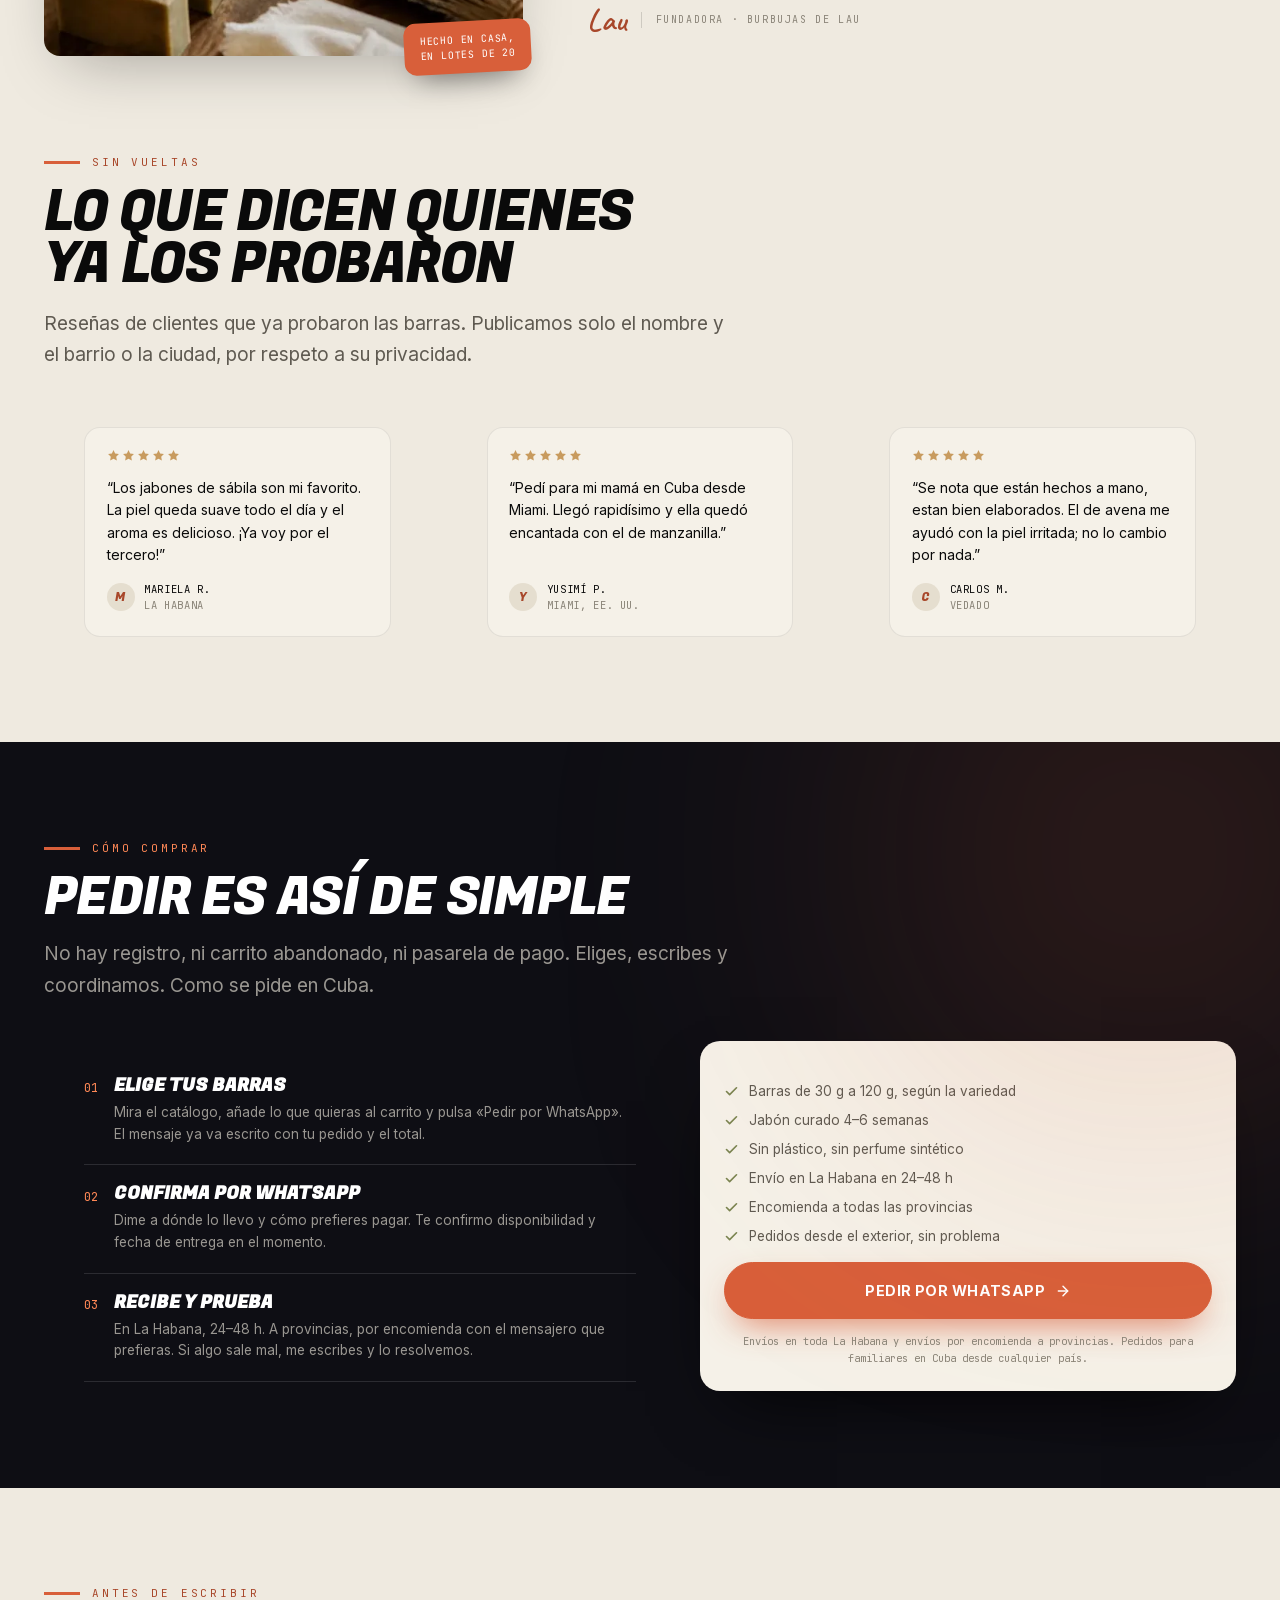
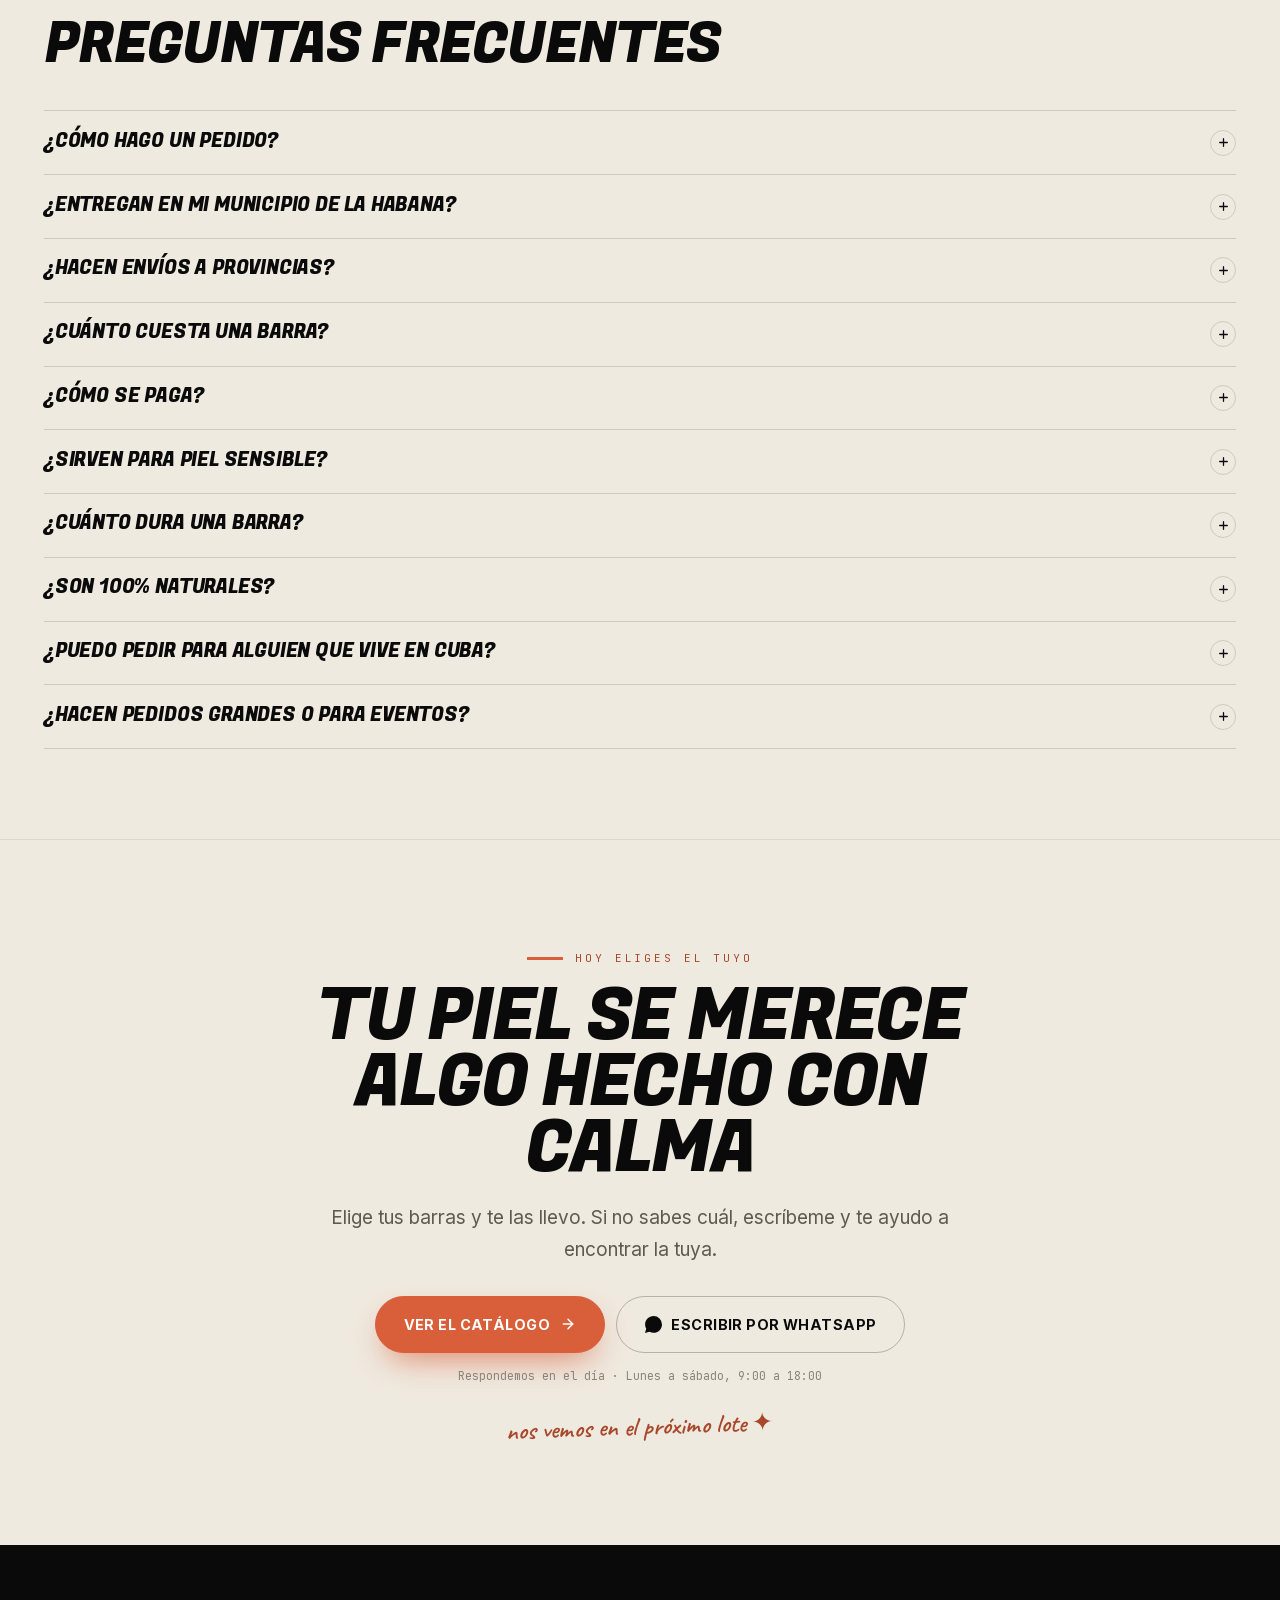
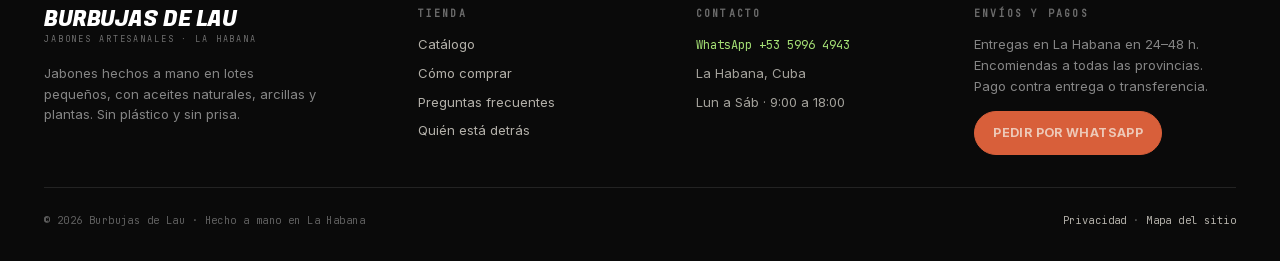
==== commit c9a55641: "Add files via upload" ====
--- a/index.html
+++ b/index.html
@@ -51,13 +51,13 @@
   "description": "Jabonería artesanal en La Habana. Jabones naturales hechos a mano con aceites, arcillas y plantas, en lotes pequeños.",
   "url": "https://drjh2777-glitch.github.io/burbujas-de-lau/",
   "image": "https://drjh2777-glitch.github.io/burbujas-de-lau/img/hero.jpg",
-  "telephone": "+5354015519",
+  "telephone": "+5359964943",
   "currenciesAccepted": "CUP",
   "paymentAccepted": "Efectivo, Transferencia",
   "address": { "@type": "PostalAddress", "addressLocality": "La Habana", "addressCountry": "CU" },
   "areaServed": [ { "@type": "City", "name": "La Habana" }, { "@type": "Country", "name": "Cuba" } ],
   "openingHoursSpecification": [ { "@type": "OpeningHoursSpecification", "dayOfWeek": ["Monday","Tuesday","Wednesday","Thursday","Friday","Saturday"], "opens": "09:00", "closes": "18:00" } ],
-  "potentialAction": { "@type": "OrderAction", "target": { "@type": "EntryPoint", "urlTemplate": "https://wa.me/5354015519", "actionPlatform": "http://schema.org/DesktopWebPlatform" } }
+  "potentialAction": { "@type": "OrderAction", "target": { "@type": "EntryPoint", "urlTemplate": "https://wa.me/5359964943", "actionPlatform": "http://schema.org/DesktopWebPlatform" } }
 }
 </script>
 <!-- ===== Datos estructurados: preguntas frecuentes ===== -->
@@ -543,7 +543,7 @@
 
 <!-- ============ barra de aviso ============ -->
 <div class="topbar" id="announceBar">
-  <strong>Envíos</strong> a toda La Habana<span class="tb-long"> y por encomienda a provincias · Pedidos por WhatsApp <a href="https://wa.me/5354015519" style="color:#ff8856;text-decoration:none" rel="noopener">+53 5401 5519</a></span>
+  <strong>Envíos</strong> a toda La Habana<span class="tb-long"> y por encomienda a provincias · Pedidos por WhatsApp <a href="https://wa.me/5359964943" style="color:#ff8856;text-decoration:none" rel="noopener">+53 5996 4943</a></span>
 </div>
 
 <!-- ============ header ============ -->
@@ -575,7 +575,7 @@
         <svg viewBox="0 0 24 24" fill="none" stroke="currentColor" stroke-width="1.8" stroke-linecap="round" stroke-linejoin="round" aria-hidden="true"><path d="M6 2h12l1 5H5z"/><path d="M5 7l1.5 13h11L19 7"/><path d="M9 11a3 3 0 0 0 6 0"/></svg>
         <span class="cart-count" id="cartCount" aria-live="polite" hidden>0</span>
       </button>
-      <a class="btn sm hdr-wa" href="https://wa.me/5354015519?text=Hola%20Burbujas%20de%20Lau%20%F0%9F%91%8B%20quiero%20pedir%20jabones" target="_blank" rel="noopener">
+      <a class="btn sm hdr-wa" href="https://wa.me/5359964943?text=Hola%20Burbujas%20de%20Lau%20%F0%9F%91%8B%20quiero%20pedir%20jabones" target="_blank" rel="noopener">
         <svg viewBox="0 0 24 24" fill="currentColor" aria-hidden="true"><path d="M.06 24l1.7-6.2A11.9 11.9 0 0 1 .14 11.9C.14 5.3 5.5 0 12.06 0a11.8 11.8 0 0 1 8.42 3.5 11.8 11.8 0 0 1 3.49 8.41c0 6.6-5.36 11.9-11.91 11.9a11.9 11.9 0 0 1-5.7-1.45L.06 24zM6.6 20.2l.36.2a9.9 9.9 0 0 0 5.1 1.4c5.44 0 9.87-4.4 9.87-9.83a9.8 9.8 0 0 0-2.9-6.98A9.8 9.8 0 0 0 12.06 2C6.6 2 2.2 6.4 2.2 11.84c0 1.85.5 3.6 1.4 5.13l.24.38-1 3.66 3.76-.8z"/><path d="M9.1 6.9c-.2-.45-.4-.46-.58-.47l-.5-.01c-.17 0-.45.07-.68.33-.24.26-.9.88-.9 2.14s.92 2.48 1.05 2.65c.13.17 1.8 2.84 4.4 3.86 2.15.85 2.6.68 3.06.64.47-.04 1.5-.61 1.72-1.2.2-.6.2-1.1.14-1.2-.06-.12-.22-.18-.46-.3-.24-.13-1.5-.74-1.73-.82-.23-.09-.4-.13-.57.12-.17.26-.65.84-.8 1-.14.18-.29.2-.53.07-.24-.12-1.03-.38-1.96-1.21-.72-.65-1.2-1.44-1.34-1.69-.14-.25-.02-.38.1-.5.12-.12.29-.31.42-.47.14-.16.18-.27.27-.45.09-.18.04-.33-.02-.46-.06-.13-.56-1.4-.77-1.9z"/></svg>
         Pedir
       </a>
@@ -589,7 +589,7 @@
   <a href="#proceso">Cómo se hace</a>
   <a href="#historia">Quién está detrás</a>
   <a href="#preguntas">Preguntas frecuentes</a>
-  <a class="btn w" href="https://wa.me/5354015519?text=Hola%20Burbujas%20de%20Lau%20%F0%9F%91%8B%20quiero%20pedir%20jabones" target="_blank" rel="noopener">Pedir por WhatsApp</a>
+  <a class="btn w" href="https://wa.me/5359964943?text=Hola%20Burbujas%20de%20Lau%20%F0%9F%91%8B%20quiero%20pedir%20jabones" target="_blank" rel="noopener">Pedir por WhatsApp</a>
 </div>
 
 <main id="inicio">
@@ -622,7 +622,7 @@
         <a class="btn" href="#catalogo">Ver el catálogo
           <svg viewBox="0 0 24 24" fill="none" stroke="currentColor" stroke-width="2.2" stroke-linecap="round" stroke-linejoin="round" aria-hidden="true"><path d="M5 12h14"/><path d="m12 5 7 7-7 7"/></svg>
         </a>
-        <a class="btn on-dark ghost" href="https://wa.me/5354015519?text=Hola%20Burbujas%20de%20Lau%20%F0%9F%91%8B%20quiero%20pedir%20jabones" target="_blank" rel="noopener">
+        <a class="btn on-dark ghost" href="https://wa.me/5359964943?text=Hola%20Burbujas%20de%20Lau%20%F0%9F%91%8B%20quiero%20pedir%20jabones" target="_blank" rel="noopener">
           <svg viewBox="0 0 24 24" fill="currentColor" aria-hidden="true" style="width:17px;height:17px"><path d="M.06 24l1.7-6.2A11.9 11.9 0 0 1 .14 11.9C.14 5.3 5.5 0 12.06 0a11.8 11.8 0 0 1 8.42 3.5 11.8 11.8 0 0 1 3.49 8.41c0 6.6-5.36 11.9-11.91 11.9a11.9 11.9 0 0 1-5.7-1.45L.06 24z"/></svg>
           Pedir ahora
         </a>
@@ -716,12 +716,12 @@
 
     <div class="grid" id="productGrid" aria-live="polite"></div>
     <noscript>
-      <p class="catalog-note" style="margin-top:1.5rem"><strong style="color:var(--ink)">El catálogo necesita JavaScript.</strong> Si tu teléfono no lo carga, escríbenos y te enviamos fotos y precios por WhatsApp: <a href="https://wa.me/5354015519" rel="noopener" style="color:var(--terra-deep)">+53 5401 5519</a>.</p>
+      <p class="catalog-note" style="margin-top:1.5rem"><strong style="color:var(--ink)">El catálogo necesita JavaScript.</strong> Si tu teléfono no lo carga, escríbenos y te enviamos fotos y precios por WhatsApp: <a href="https://wa.me/5359964943" rel="noopener" style="color:var(--terra-deep)">+53 5996 4943</a>.</p>
     </noscript>
 
     <div class="catalog-note reveal">
       <p><strong style="color:var(--ink)">¿No sabes cuál elegir?</strong> Cuéntanos cómo es tu piel y te recomendamos una. Escríbenos y te respondemos hoy mismo.</p>
-      <a class="link-arrow" href="https://wa.me/5354015519?text=Hola%20Burbujas%20de%20Lau%20%F0%9F%91%8B%20necesito%20ayuda%20para%20elegir%20un%20jab%C3%B3n" target="_blank" rel="noopener">Pedir recomendación →</a>
+      <a class="link-arrow" href="https://wa.me/5359964943?text=Hola%20Burbujas%20de%20Lau%20%F0%9F%91%8B%20necesito%20ayuda%20para%20elegir%20un%20jab%C3%B3n" target="_blank" rel="noopener">Pedir recomendación →</a>
     </div>
   </div>
 </section>
@@ -863,7 +863,7 @@
           <li><svg viewBox="0 0 24 24" fill="none" stroke="currentColor" stroke-width="2.6" stroke-linecap="round" stroke-linejoin="round" aria-hidden="true"><path d="m4 12 5 5L20 6"/></svg> Encomienda a todas las provincias</li>
           <li><svg viewBox="0 0 24 24" fill="none" stroke="currentColor" stroke-width="2.6" stroke-linecap="round" stroke-linejoin="round" aria-hidden="true"><path d="m4 12 5 5L20 6"/></svg> Pedidos desde el exterior, sin problema</li>
         </ul>
-        <a class="btn w" href="https://wa.me/5354015519?text=Hola%20Burbujas%20de%20Lau%20%F0%9F%91%8B%20quiero%20hacer%20un%20pedido" target="_blank" rel="noopener">
+        <a class="btn w" href="https://wa.me/5359964943?text=Hola%20Burbujas%20de%20Lau%20%F0%9F%91%8B%20quiero%20hacer%20un%20pedido" target="_blank" rel="noopener">
           Pedir por WhatsApp
           <svg viewBox="0 0 24 24" fill="none" stroke="currentColor" stroke-width="2.2" stroke-linecap="round" stroke-linejoin="round" aria-hidden="true"><path d="M5 12h14"/><path d="m12 5 7 7-7 7"/></svg>
         </a>
@@ -935,7 +935,7 @@
       <a class="btn" href="#catalogo">Ver el catálogo
         <svg viewBox="0 0 24 24" fill="none" stroke="currentColor" stroke-width="2.2" stroke-linecap="round" stroke-linejoin="round" aria-hidden="true"><path d="M5 12h14"/><path d="m12 5 7 7-7 7"/></svg>
       </a>
-      <a class="btn ghost" href="https://wa.me/5354015519?text=Hola%20Burbujas%20de%20Lau%20%F0%9F%91%8B%20quiero%20hacer%20un%20pedido" target="_blank" rel="noopener">
+      <a class="btn ghost" href="https://wa.me/5359964943?text=Hola%20Burbujas%20de%20Lau%20%F0%9F%91%8B%20quiero%20hacer%20un%20pedido" target="_blank" rel="noopener">
         <svg viewBox="0 0 24 24" fill="currentColor" aria-hidden="true" style="width:17px;height:17px"><path d="M.06 24l1.7-6.2A11.9 11.9 0 0 1 .14 11.9C.14 5.3 5.5 0 12.06 0a11.8 11.8 0 0 1 8.42 3.5 11.8 11.8 0 0 1 3.49 8.41c0 6.6-5.36 11.9-11.91 11.9a11.9 11.9 0 0 1-5.7-1.45L.06 24z"/></svg>
         Escribir por WhatsApp
       </a>
@@ -968,7 +968,7 @@
       <div>
         <h4>Contacto</h4>
         <ul>
-          <li><a class="wa-link" href="https://wa.me/5354015519" target="_blank" rel="noopener">WhatsApp +53 5401 5519</a></li>
+          <li><a class="wa-link" href="https://wa.me/5359964943" target="_blank" rel="noopener">WhatsApp +53 5996 4943</a></li>
           <li>La Habana, Cuba</li>
           <li>Lun a Sáb · 9:00 a 18:00</li>
         </ul>
@@ -976,7 +976,7 @@
       <div>
         <h4>Envíos y pagos</h4>
         <p style="line-height:1.6;color:rgba(255,255,255,.5)">Entregas en La Habana en 24–48 h. Encomiendas a todas las provincias. Pago contra entrega o transferencia.</p>
-        <p style="margin-top:.9rem"><a class="btn sm" href="https://wa.me/5354015519" target="_blank" rel="noopener" style="box-shadow:none">Pedir por WhatsApp</a></p>
+        <p style="margin-top:.9rem"><a class="btn sm" href="https://wa.me/5359964943" target="_blank" rel="noopener" style="box-shadow:none">Pedir por WhatsApp</a></p>
       </div>
     </div>
     <div class="f-bottom">
@@ -1017,7 +1017,7 @@
 </div>
 
 <!-- ============ whatsapp flotante ============ -->
-<a class="wa-float" href="https://wa.me/5354015519?text=Hola%20Burbujas%20de%20Lau%20%F0%9F%91%8B%20quiero%20pedir%20jabones" target="_blank" rel="noopener" aria-label="Escribir por WhatsApp">
+<a class="wa-float" href="https://wa.me/5359964943?text=Hola%20Burbujas%20de%20Lau%20%F0%9F%91%8B%20quiero%20pedir%20jabones" target="_blank" rel="noopener" aria-label="Escribir por WhatsApp">
   <svg viewBox="0 0 24 24" fill="currentColor" aria-hidden="true"><path d="M.06 24l1.7-6.2A11.9 11.9 0 0 1 .14 11.9C.14 5.3 5.5 0 12.06 0a11.8 11.8 0 0 1 8.42 3.5 11.8 11.8 0 0 1 3.49 8.41c0 6.6-5.36 11.9-11.91 11.9a11.9 11.9 0 0 1-5.7-1.45L.06 24z"/><path d="M9.1 6.9c-.2-.45-.4-.46-.58-.47l-.5-.01c-.17 0-.45.07-.68.33-.24.26-.9.88-.9 2.14s.92 2.48 1.05 2.65c.13.17 1.8 2.84 4.4 3.86 2.15.85 2.6.68 3.06.64.47-.04 1.5-.61 1.72-1.2.2-.6.2-1.1.14-1.2-.06-.12-.22-.18-.46-.3-.24-.13-1.5-.74-1.73-.82-.23-.09-.4-.13-.57.12-.17.26-.65.84-.8 1-.14.18-.29.2-.53.07-.24-.12-1.03-.38-1.96-1.21-.72-.65-1.2-1.44-1.34-1.69-.14-.25-.02-.38.1-.5.12-.12.29-.31.42-.47.14-.16.18-.27.27-.45.09-.18.04-.33-.02-.46-.06-.13-.56-1.4-.77-1.9z"/></svg>
   <span>Pedir por WhatsApp</span>
 </a>
@@ -1055,7 +1055,7 @@
 
   var S = Object.assign({
     brand: 'Burbujas de Lau',
-    whatsapp: '5354015519',
+    whatsapp: '5359964943',
     currency: 'CUP',
     location: 'La Habana, Cuba',
     deliveryNotice: 'Envíos en toda La Habana y envíos por encomienda a provincias.',
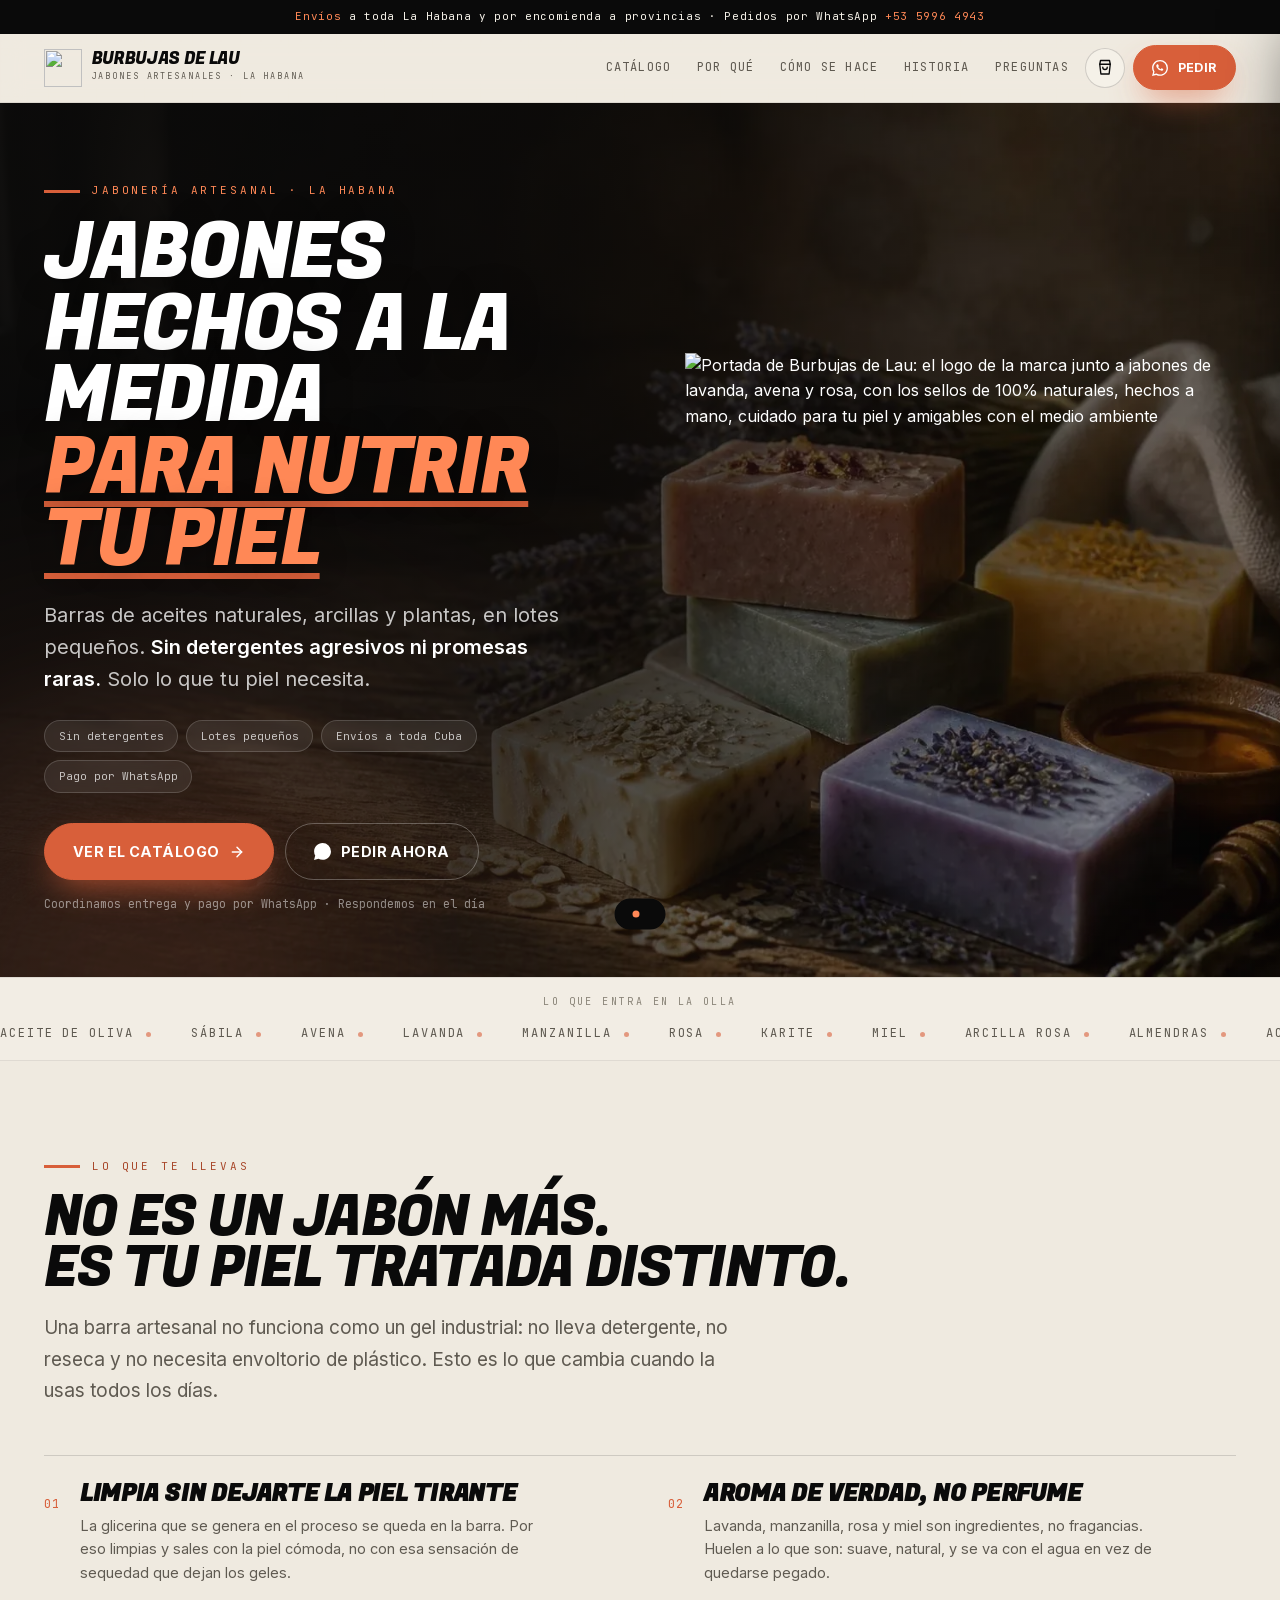
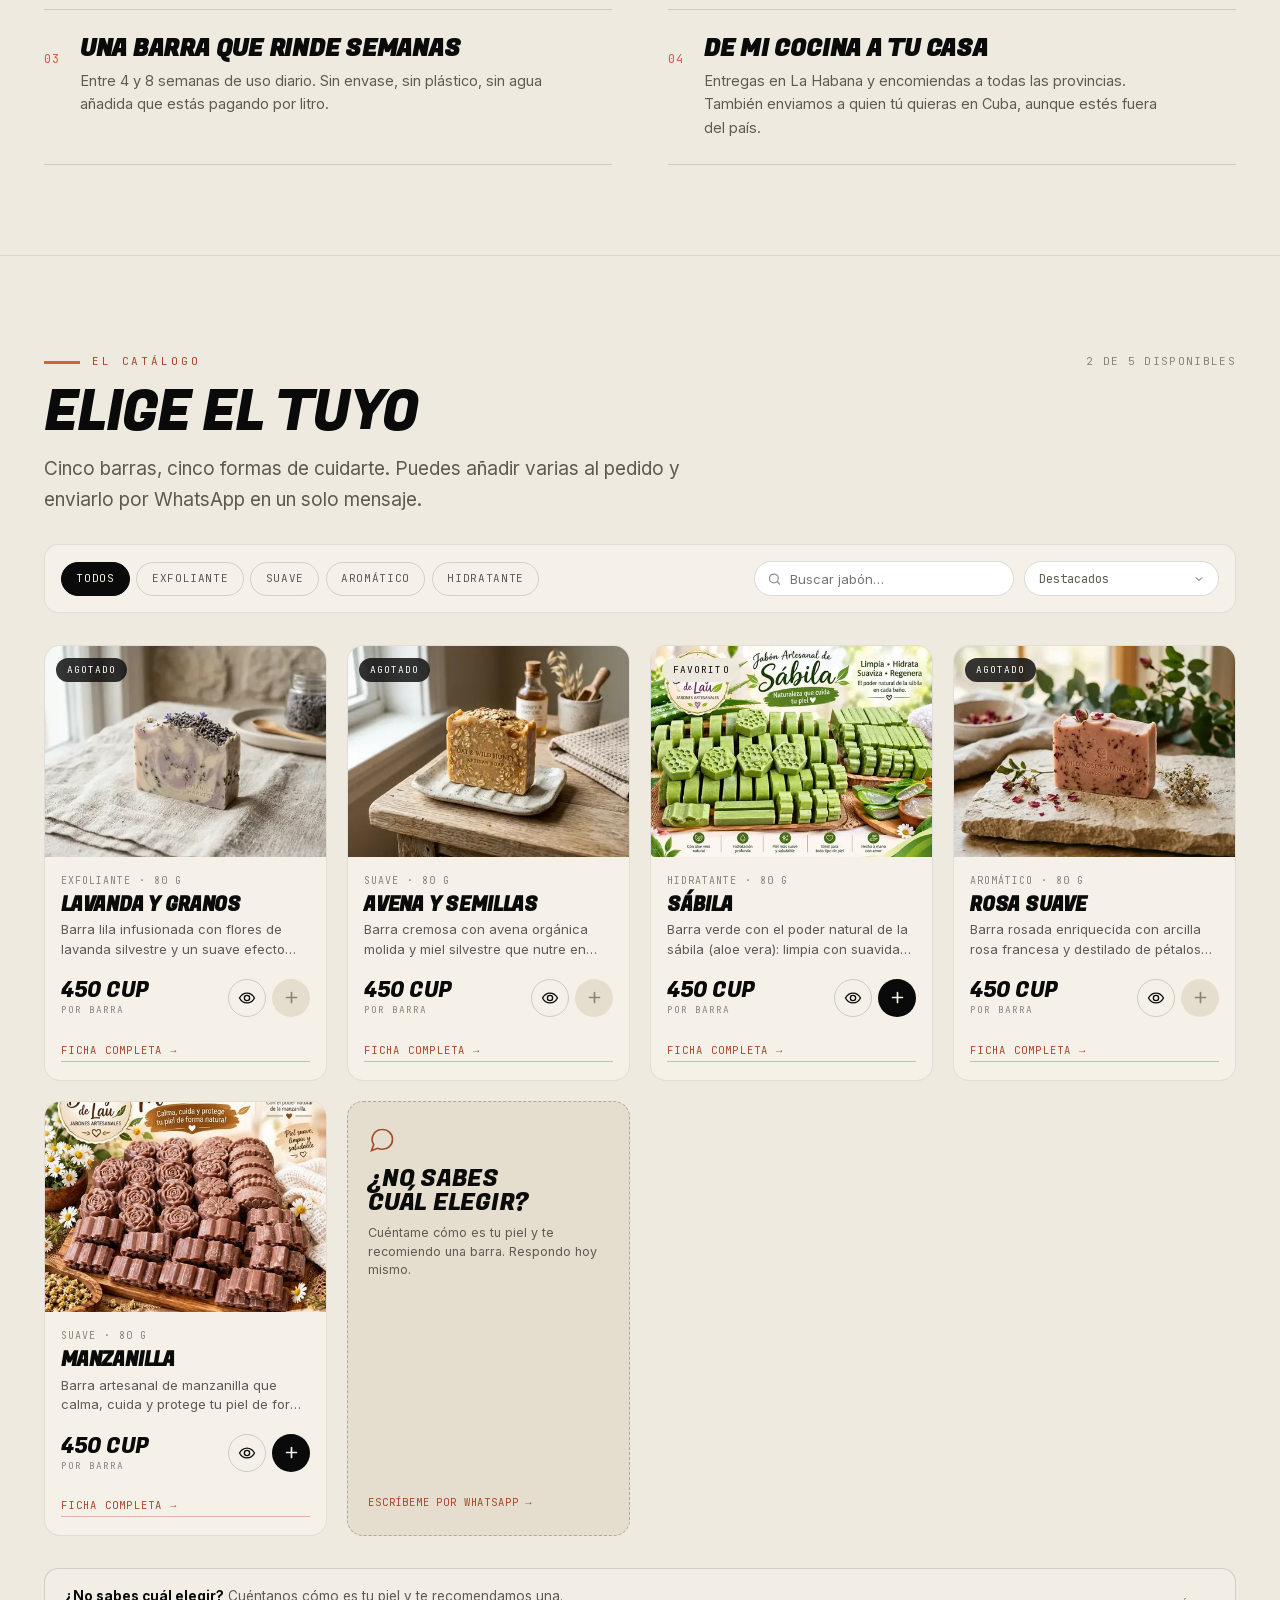
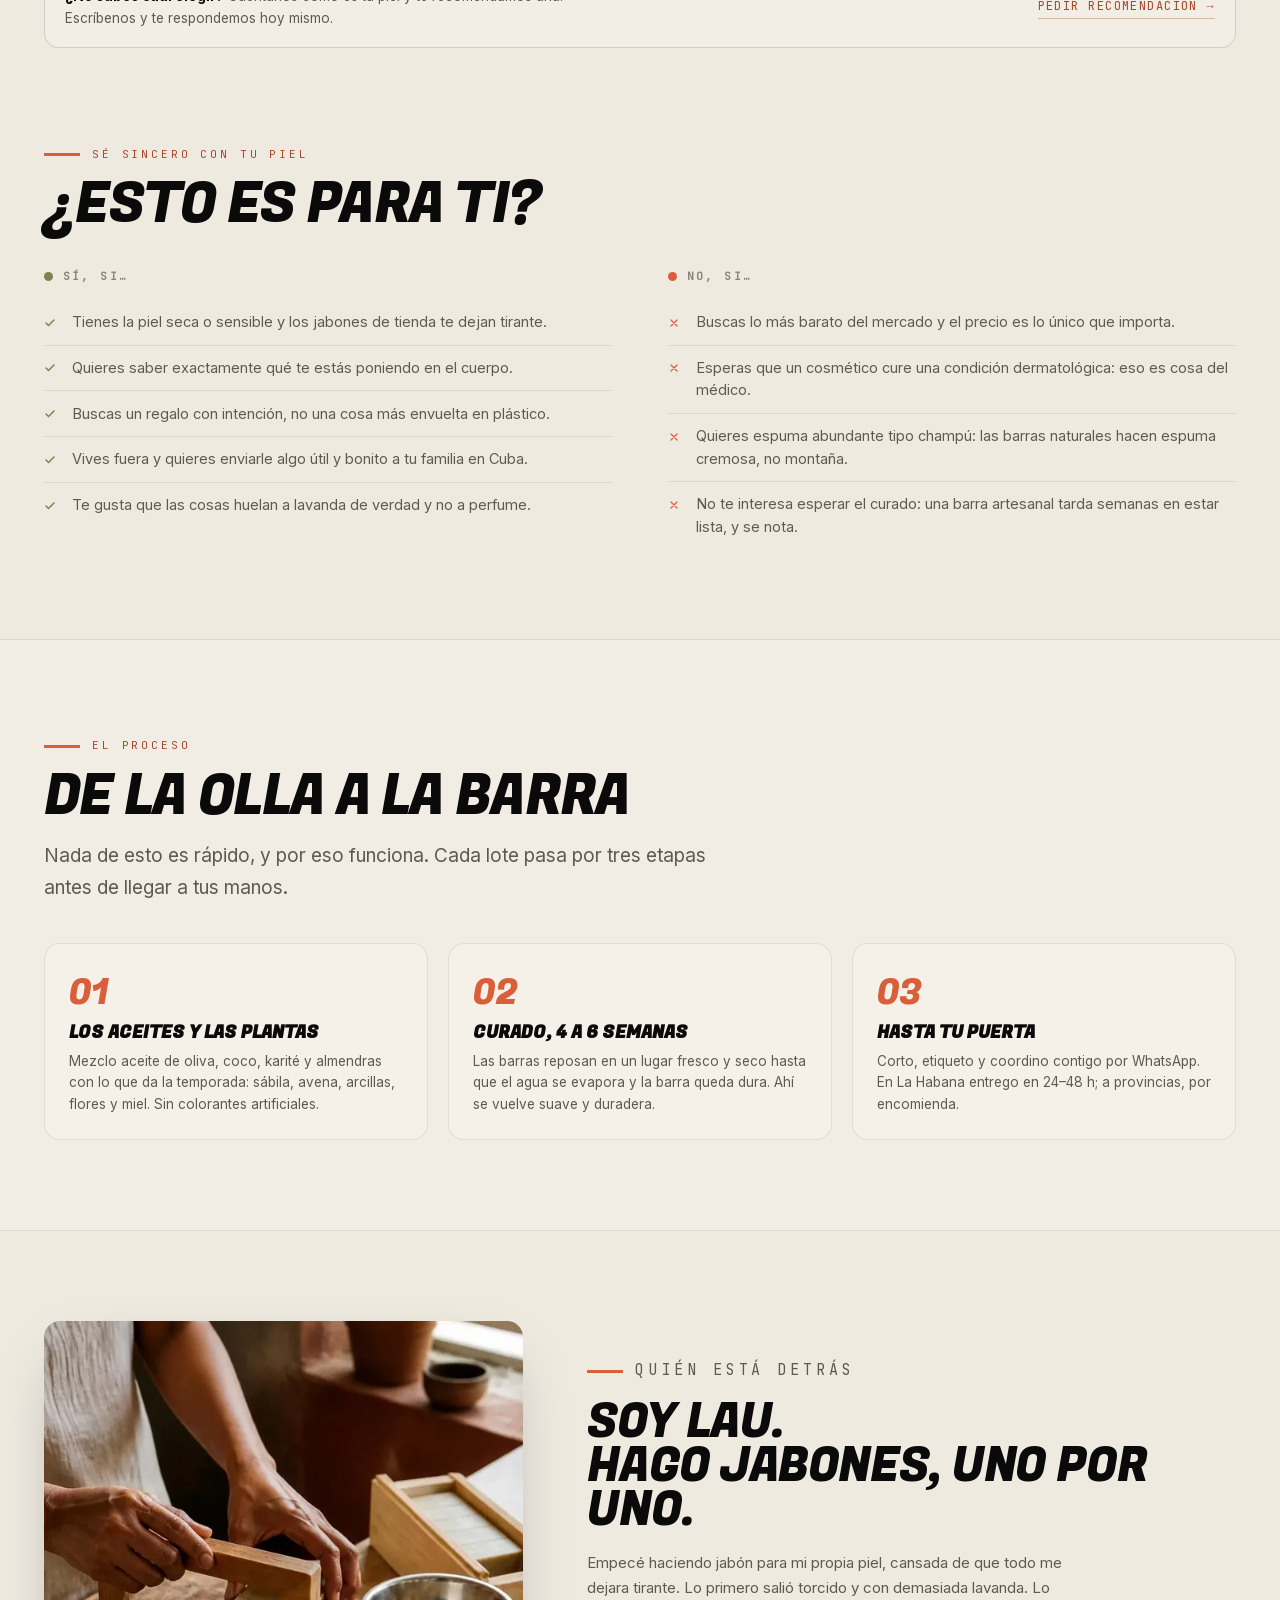
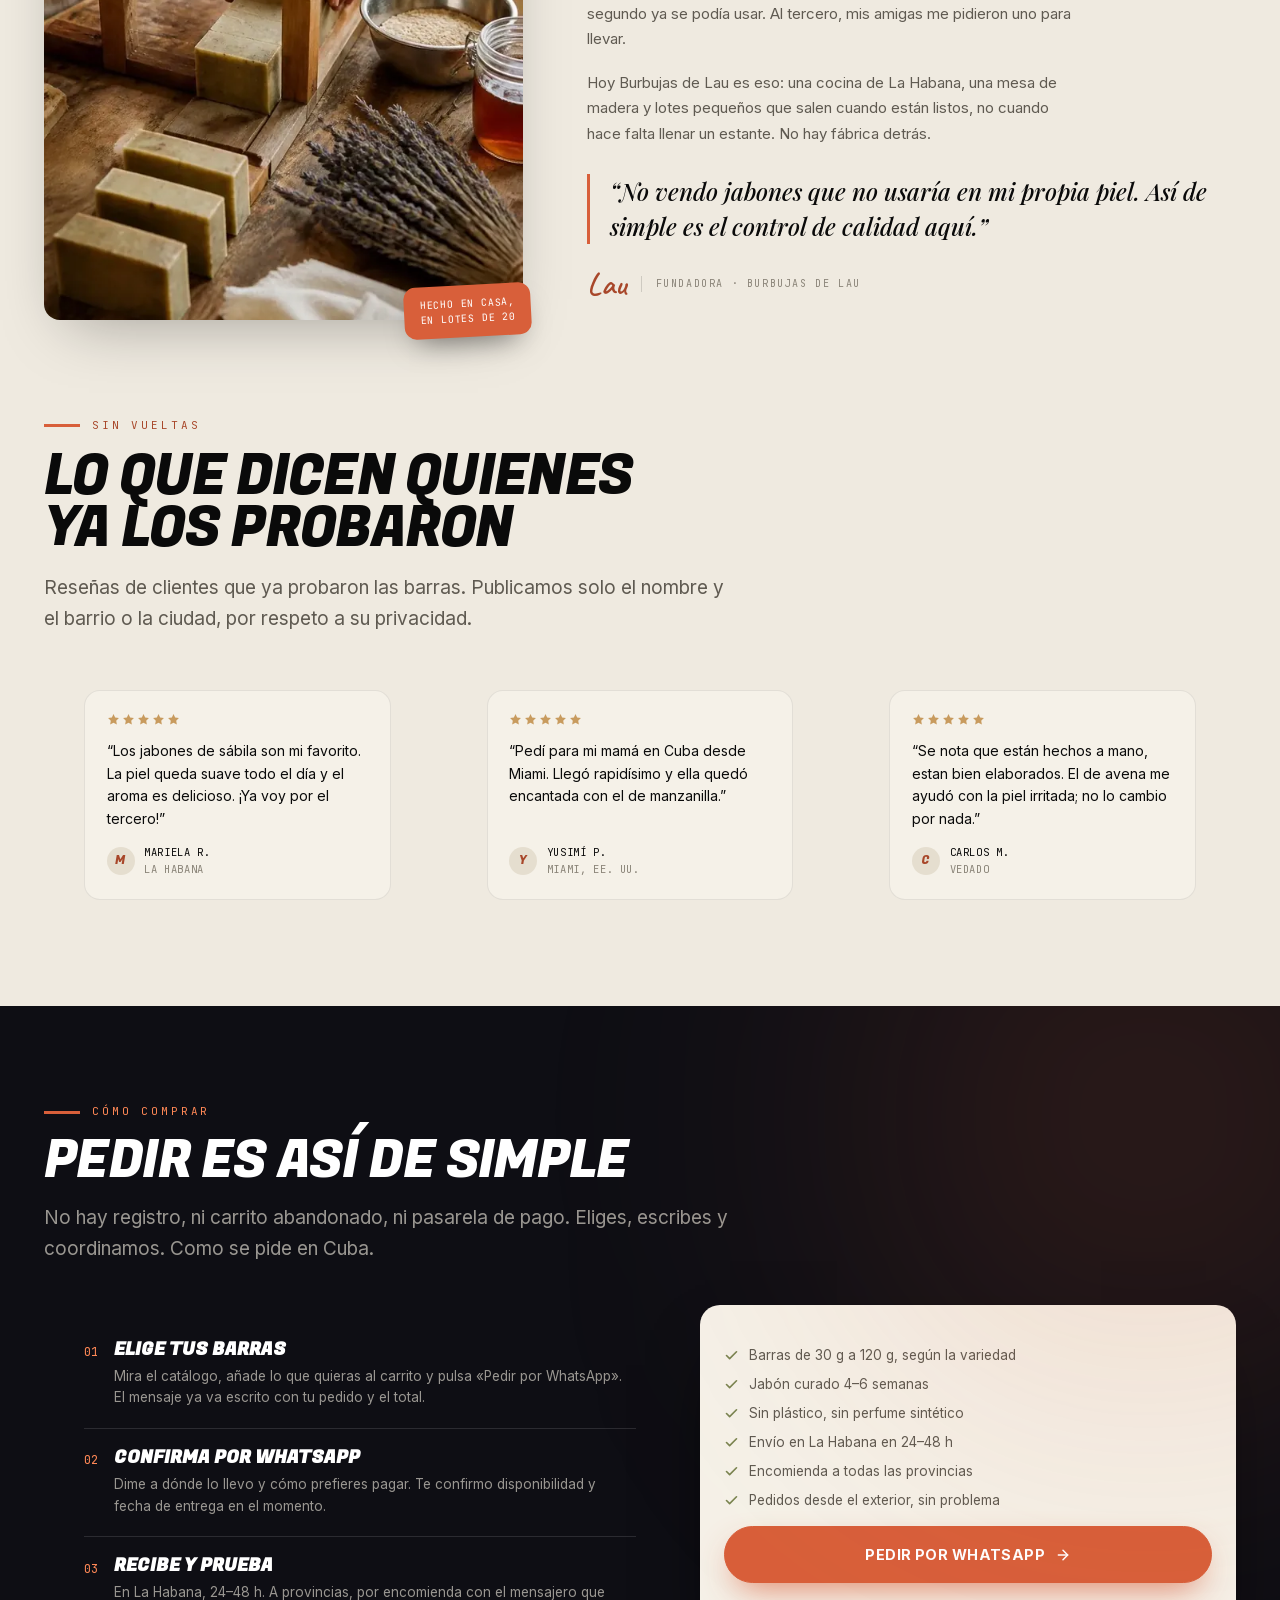
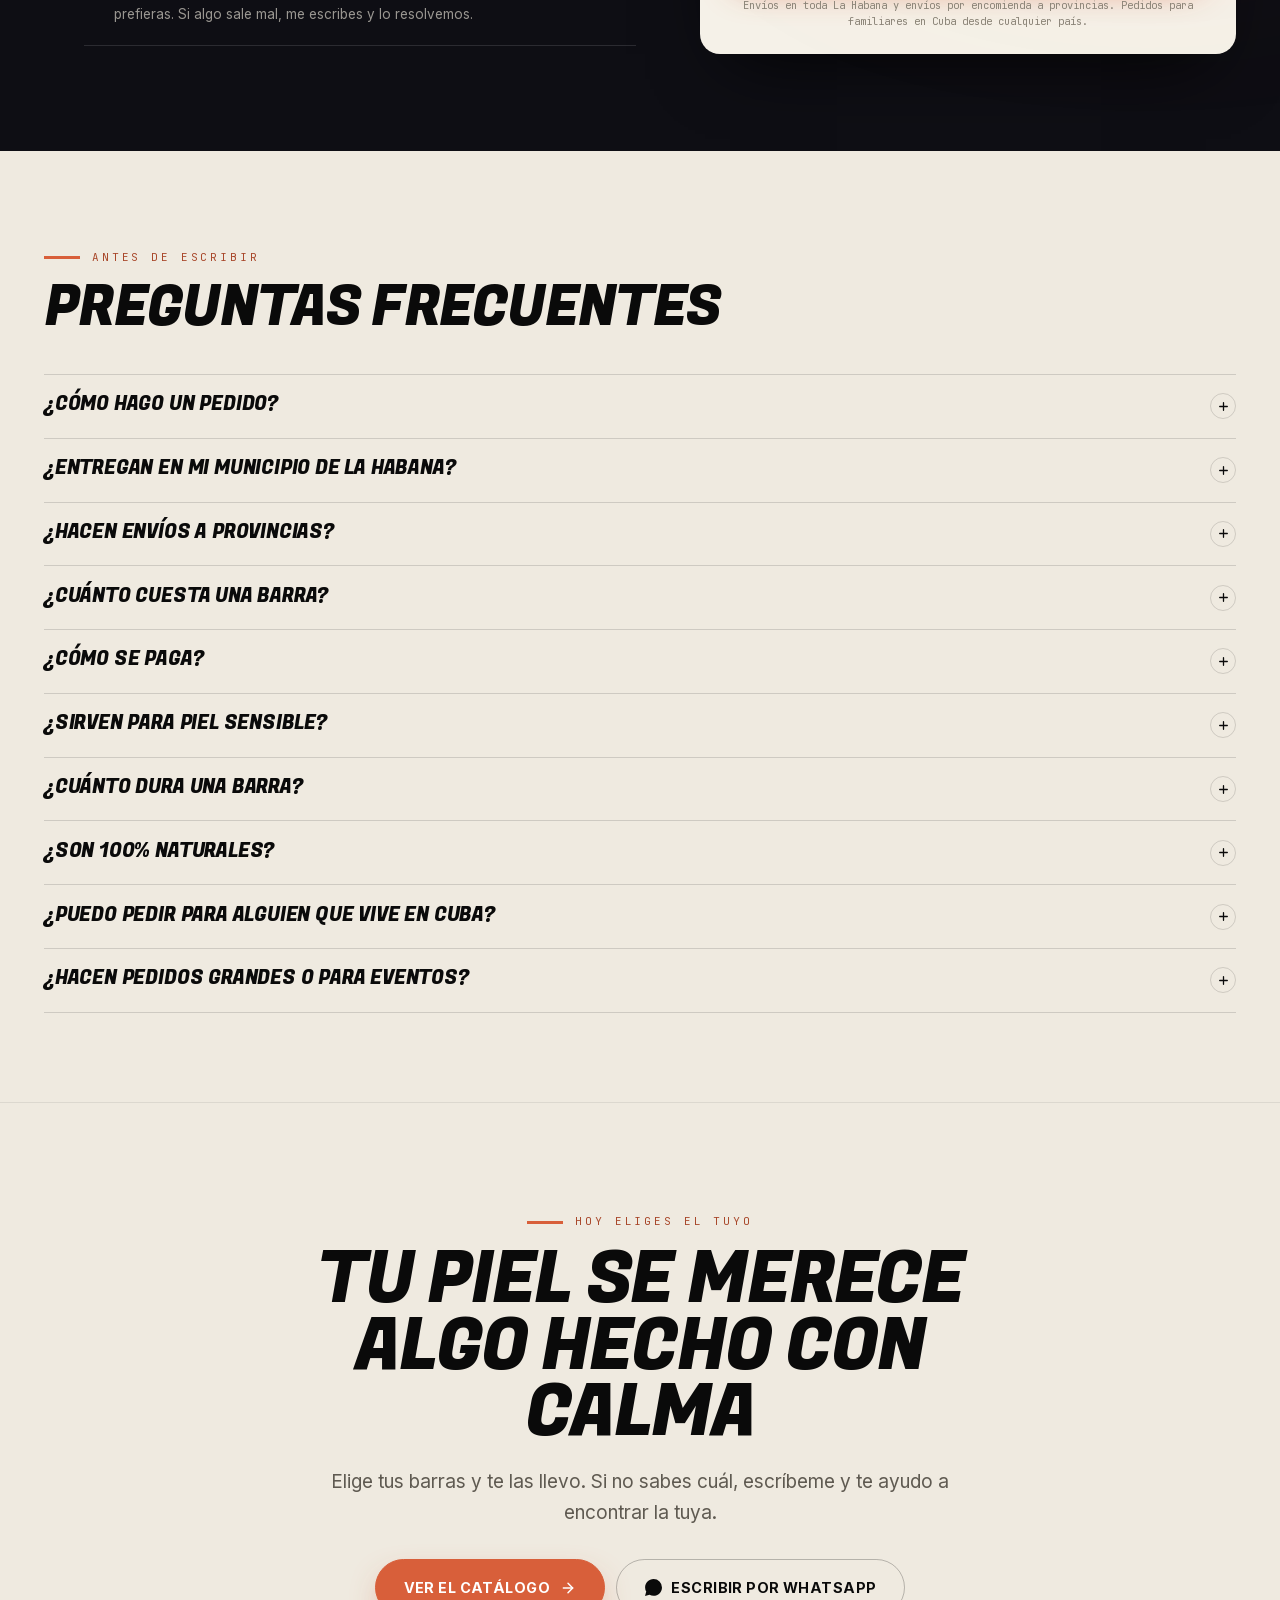
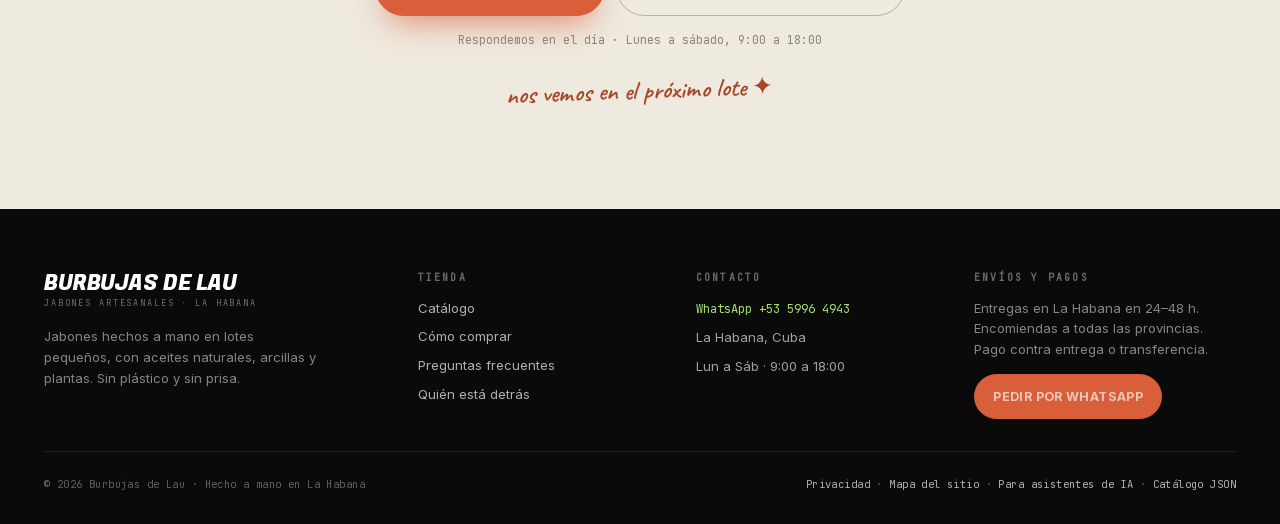
==== commit af1b7599: "Add files via upload" ====
--- a/index.html
+++ b/index.html
@@ -150,6 +150,12 @@
 }
 </script>
 
+<!-- ===== Descubrimiento para buscadores y agentes de IA ===== -->
+<link rel="alternate" type="application/json" href="https://drjh2777-glitch.github.io/burbujas-de-lau/products.json" title="Catálogo de productos en JSON">
+<link rel="alternate" type="application/json" href="https://drjh2777-glitch.github.io/burbujas-de-lau/webmcp.json" title="Herramientas WebMCP para agentes de IA">
+<link rel="alternate" type="text/plain" href="https://drjh2777-glitch.github.io/burbujas-de-lau/llms.txt" title="Resumen de la tienda para modelos de lenguaje">
+<link rel="help" href="https://drjh2777-glitch.github.io/burbujas-de-lau/ai.html" title="Información para asistentes de IA">
+
 <style>
 /* ===== Tipografías autoalojadas (sin Google Fonts: más rápido y sin fugas de datos) ===== */
 @font-face{font-family:'Inter';font-style:normal;font-weight:100 900;font-display:swap;src:url('fonts/inter-var.woff2') format('woff2')}
@@ -261,7 +267,8 @@
 .site-header.stuck{box-shadow:0 10px 30px -22px rgba(10,10,10,.5)}
 .header-in{display:flex;align-items:center;gap:1rem;height:68px}
 .brand{display:flex;align-items:center;gap:.6rem;text-decoration:none;margin-right:auto}
-.brand-mark{width:34px;height:34px;flex:none}
+.brand-mark{width:38px;height:38px;flex:none}
+.brand picture{display:flex;align-items:center;flex:none}
 .brand-name{display:block;font-family:var(--fugaz);font-size:17px;line-height:.95;text-transform:uppercase;letter-spacing:-.02em;white-space:nowrap}
 .brand{flex:none}
 .brand-sub{display:block;font-family:var(--mono);font-size:8.5px;letter-spacing:.22em;text-transform:uppercase;color:var(--ink-mute);margin-top:3px}
@@ -303,6 +310,10 @@
 .hero-cta{display:flex;flex-wrap:wrap;gap:.7rem;margin-top:1.9rem}
 .hero-note{margin-top:.9rem;font-family:var(--mono);font-size:11.5px;color:rgba(255,255,255,.5)}
 @media(min-width:900px){.hero-in{min-height:clamp(30rem,64vh,42rem)}}
+@media(min-width:900px){.hero-in{grid-template-columns:minmax(0,1.03fr) minmax(0,.97fr)}}
+.hero-portada{margin:0;position:relative;width:100%;max-width:660px;justify-self:center;border:0;background:none;box-shadow:none;border-radius:0;padding:0}
+.hero-portada img{width:100%;height:auto;display:block}
+@media(max-width:899px){.hero-portada{max-width:480px}}
 
 /* ---------- marquee ingredientes ---------- */
 .strip{border-top:1px solid var(--line-soft);border-bottom:1px solid var(--line-soft);background:rgba(245,241,232,.6);overflow:hidden;padding:1rem 0}
@@ -550,11 +561,10 @@
 <header class="site-header" id="header">
   <div class="wrap header-in">
     <a class="brand" href="#inicio" aria-label="Burbujas de Lau, inicio">
-      <svg class="brand-mark" viewBox="0 0 40 40" aria-hidden="true">
-        <circle cx="16" cy="22" r="9" fill="none" stroke="#d85f3a" stroke-width="2.4"/>
-        <circle cx="26" cy="14" r="5.5" fill="none" stroke="#7a8450" stroke-width="2.4"/>
-        <circle cx="24" cy="29" r="3" fill="#d85f3a"/>
-      </svg>
+      <picture>
+        <source type="image/webp" srcset="img/logo-96.webp 96w, img/logo-192.webp 192w" sizes="38px">
+        <img class="brand-mark" src="img/logo.png" alt="" width="38" height="38" decoding="async">
+      </picture>
       <span>
         <span class="brand-name">Burbujas de Lau</span>
         <span class="brand-sub">Jabones artesanales · La Habana</span>
@@ -629,6 +639,13 @@
       </div>
       <p class="hero-note">Coordinamos entrega y pago por WhatsApp · Respondemos en el día</p>
     </div>
+
+    <figure class="hero-portada">
+      <picture>
+        <source type="image/webp" sizes="(max-width:899px) 92vw, 46vw" srcset="img/portada-480.webp 480w, img/portada-800.webp 800w, img/portada-1200.webp 1200w, img/portada.webp 1410w">
+        <img src="img/portada.jpg" alt="Portada de Burbujas de Lau: el logo de la marca junto a jabones de lavanda, avena y rosa, con los sellos de 100% naturales, hechos a mano, cuidado para tu piel y amigables con el medio ambiente" width="1410" height="979" decoding="async">
+      </picture>
+    </figure>
 
   </div>
 </section>
@@ -981,7 +998,7 @@
     </div>
     <div class="f-bottom">
       <p>© <span id="year">2025</span> Burbujas de Lau · Hecho a mano en La Habana</p>
-      <p><a href="privacidad.html">Privacidad</a> · <a href="sitemap.xml">Mapa del sitio</a></p>
+      <p><a href="privacidad.html">Privacidad</a> · <a href="sitemap.xml">Mapa del sitio</a> · <a href="ai.html">Para asistentes de IA</a> · <a href="products.json">Catálogo JSON</a></p>
     </div>
   </div>
 </footer>
@@ -1025,6 +1042,7 @@
 <div class="toast" id="toast" role="status" aria-live="polite"><span class="dot"></span><span id="toastText"></span></div>
 
 <script src="catalog.js"></script>
+<script src="webmcp.js" defer></script>
 <script>
 /* ============================================================
    Burbujas de Lau · lógica de la tienda
@@ -1196,6 +1214,7 @@
             '<meta itemprop="price" content="' + Number(p.price) + '"><meta itemprop="priceCurrency" content="' + esc(S.currency) + '">' +
             '<link itemprop="availability" href="https://schema.org/' + (avail ? 'InStock' : 'OutOfStock') + '">' +
           '</div>' +
+          '<a class="link-arrow" href="producto/' + slug(p.name) + '.html" style="margin-top:.9rem;font-size:10.5px">Ficha completa →</a>' +
         '</div>' +
       '</article>';
     }).join('');
@@ -1506,17 +1525,25 @@
             name: p.name,
             sku: String(p.id || ''),
             description: String(p.desc || '').slice(0, 300),
+            url: (S.siteUrl || '') + 'producto/' + slug(p.name) + '.html',
             image: /^data:/.test(p.img || '') ? undefined : (S.siteUrl || '') + (p.img || ''),
             category: catName(p.category),
             brand: { '@type': 'Brand', name: S.brand },
             material: p.ingredients ? String(p.ingredients).slice(0, 200) : undefined,
+            keywords: [p.name, catName(p.category), p.weight, 'jabón artesanal', 'La Habana', 'Cuba'].filter(Boolean).join(', '),
+            audience: {
+              '@type': 'PeopleAudience',
+              audienceType: 'Personas que buscan un jabón natural para el cuerpo, la cara o las manos'
+            },
             additionalProperty: p.weight ? { '@type': 'PropertyValue', name: 'Peso', value: p.weight } : undefined,
             offers: {
               '@type': 'Offer',
               price: Number(p.price),
               priceCurrency: S.currency,
               availability: p.avail === false ? 'https://schema.org/OutOfStock' : 'https://schema.org/InStock',
-              url: (S.siteUrl || '') + '#catalogo'
+              itemCondition: 'https://schema.org/NewCondition',
+              seller: { '@type': 'Organization', name: S.brand, url: S.siteUrl || '' },
+              url: (S.siteUrl || '') + 'producto/' + slug(p.name) + '.html'
             }
           }
         };
